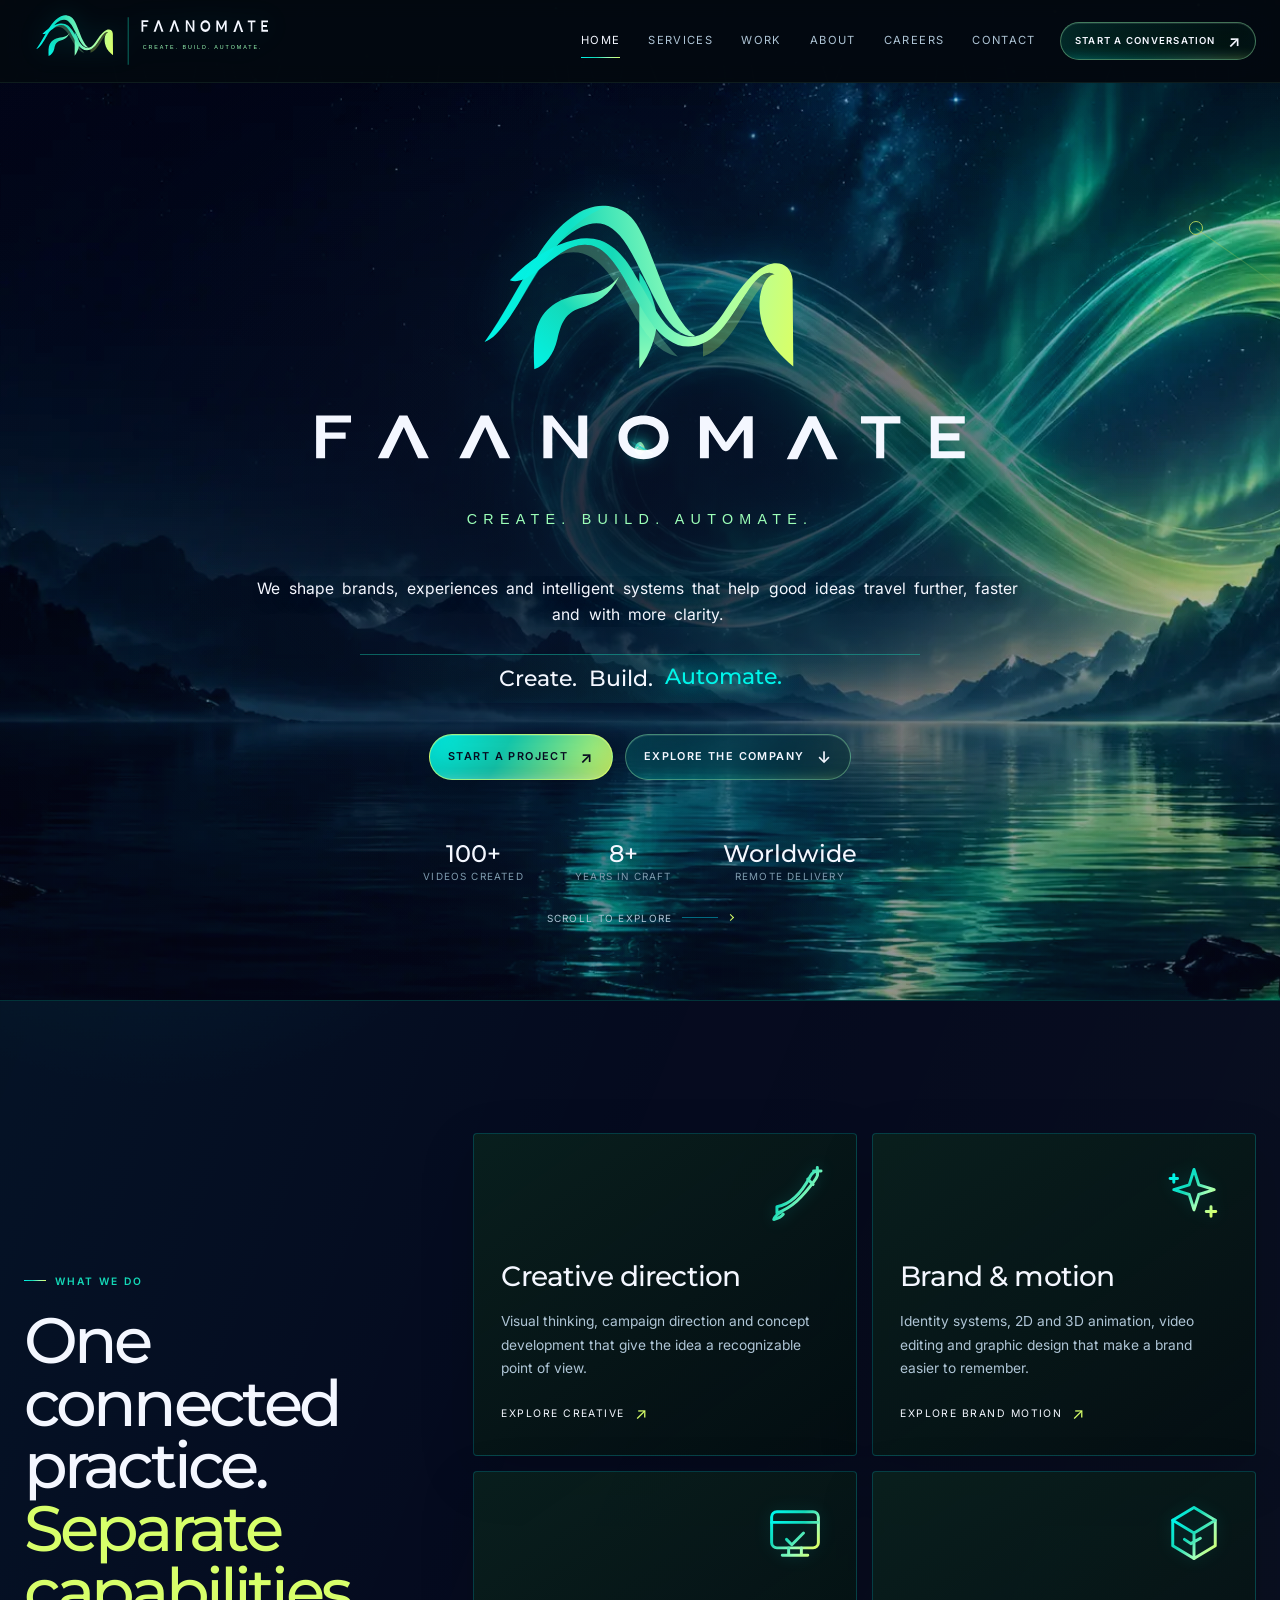
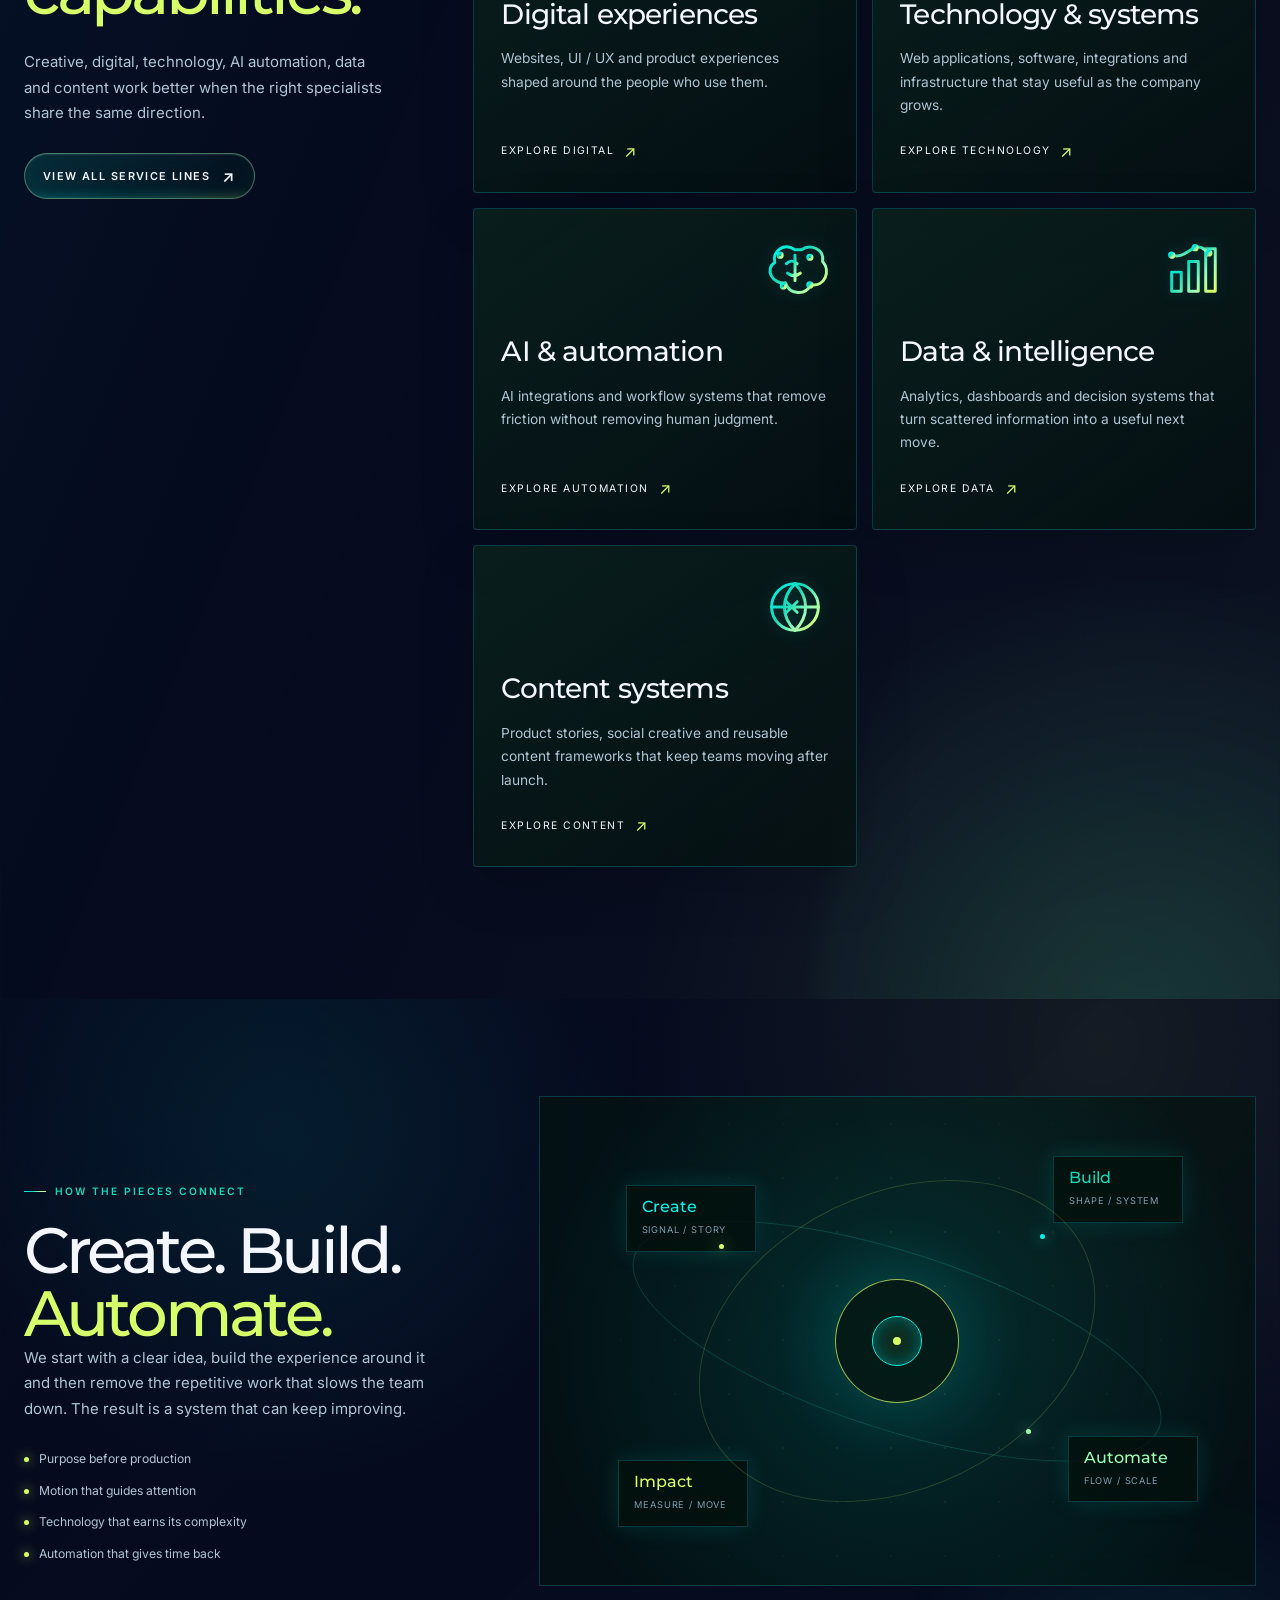
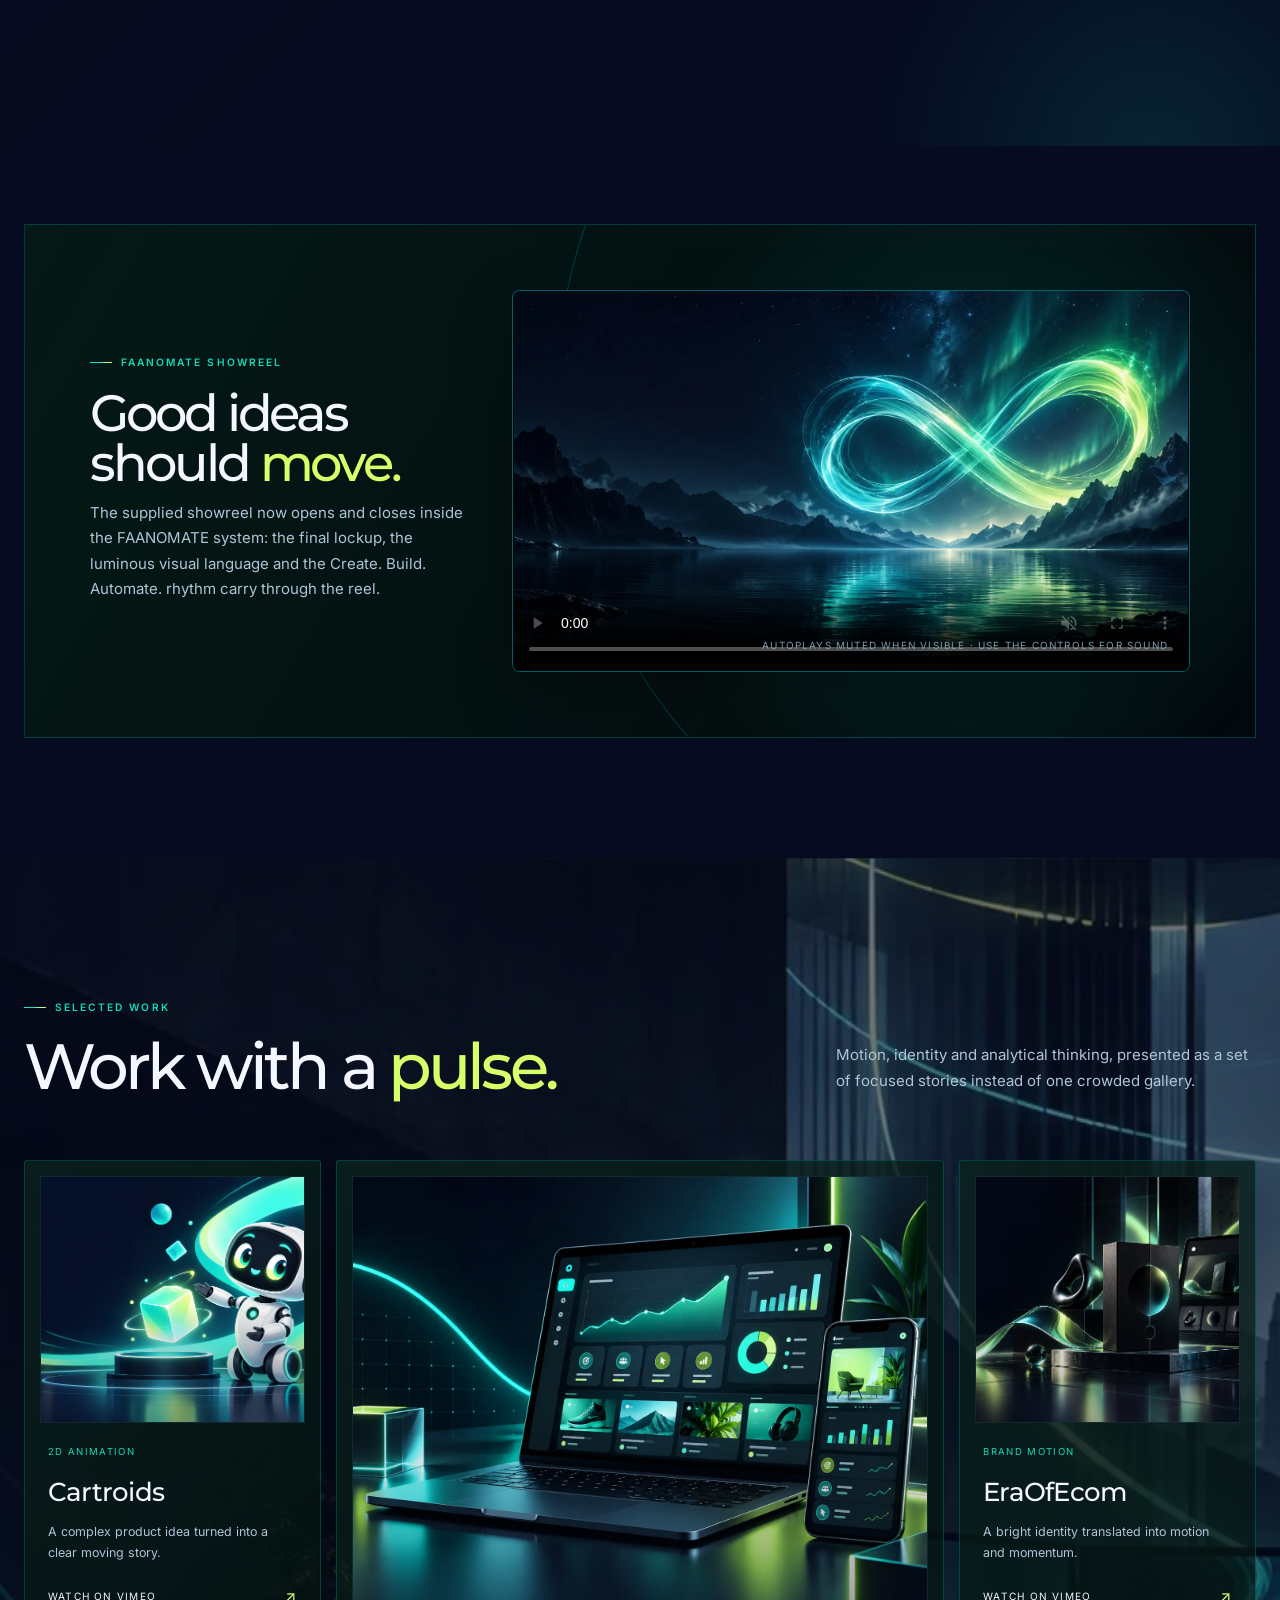
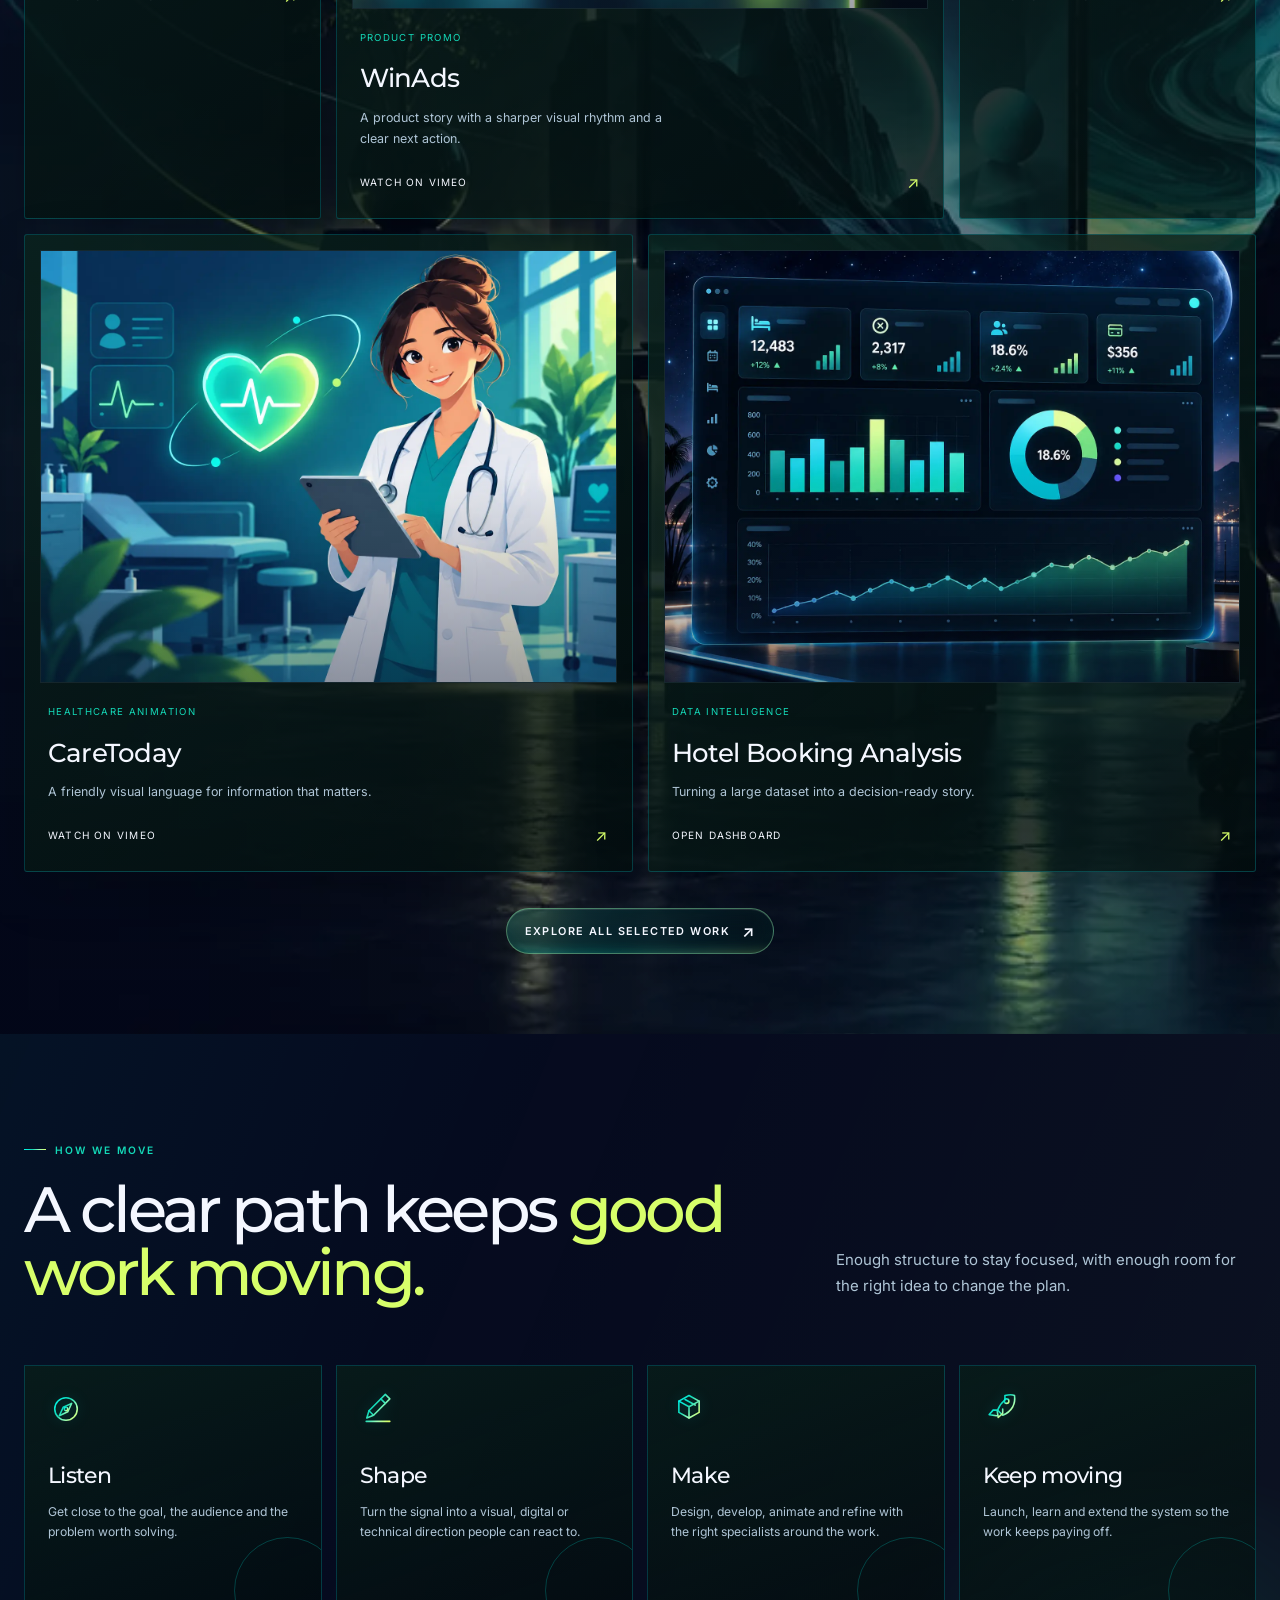
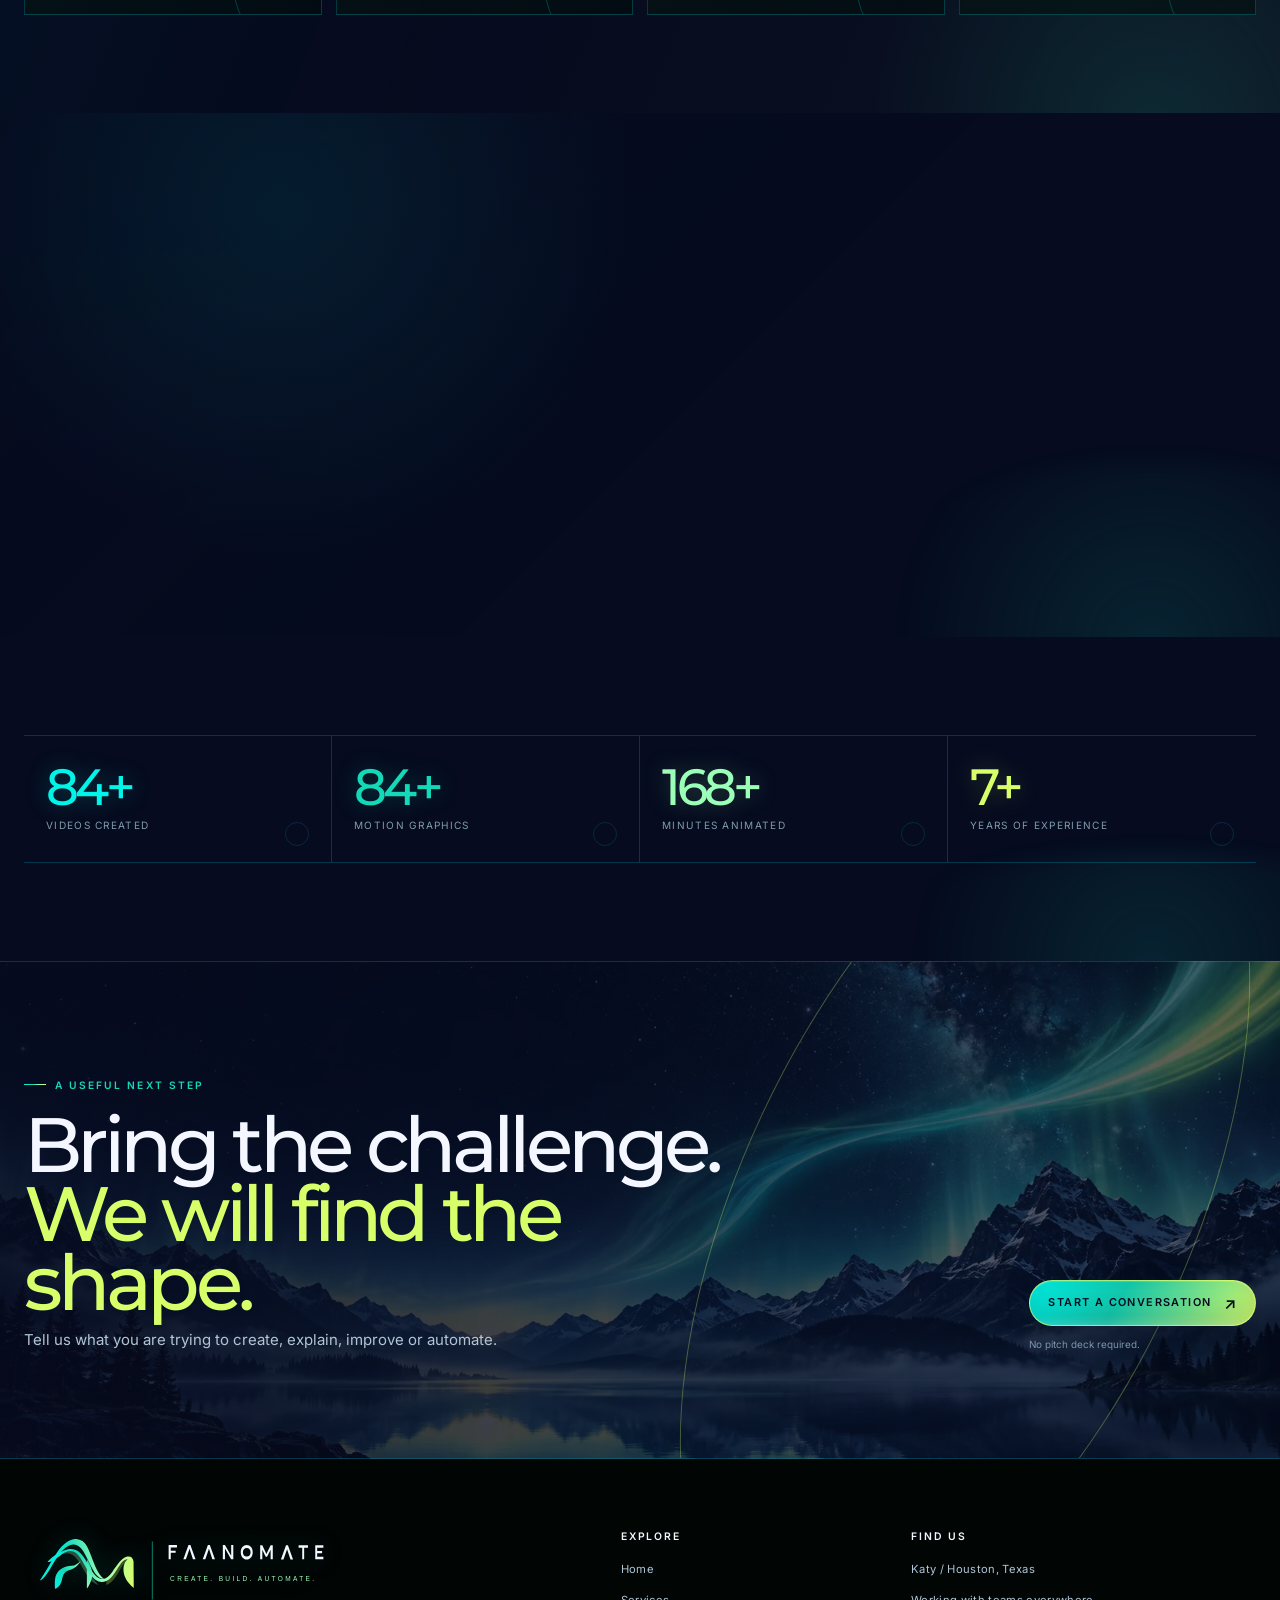
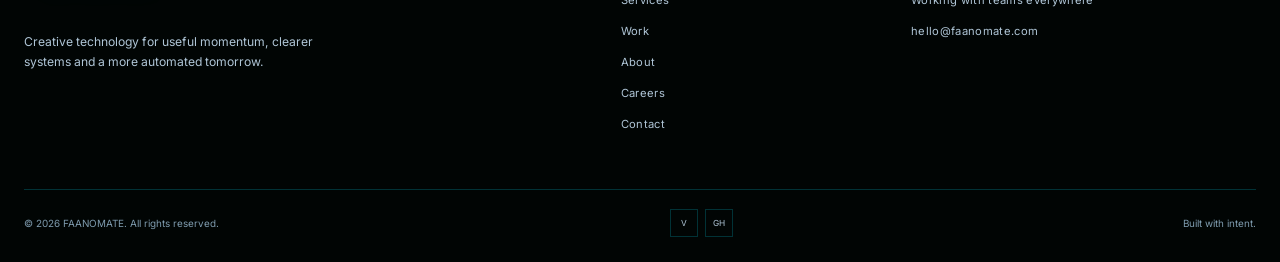
==== index.html @ 4190cbbf "v1" ====
<!DOCTYPE html>
<html lang="en">
<head>
  <meta charset="utf-8">
  <meta name="viewport" content="width=device-width, initial-scale=1">
  <meta name="theme-color" content="#060B1F">
  <meta name="description" content="FAANOMATE is a creative technology company creating brands, digital experiences, automation systems and data intelligence.">
  <title>FAANOMATE | Create. Build. Automate.</title>
  <link rel="icon" href="favicon.svg" type="image/svg+xml">
  <link rel="canonical" href="https://faanomate.com/">
  <link rel="stylesheet" href="styles.css">
</head>
<body data-page="home">
  <div class="page-veil" aria-hidden="true"><svg class="brand-mark" viewBox="0 0 640 220" fill="none"><defs><linearGradient id="veil-gradient" x1="0" y1="0" x2="1" y2="0"><stop stop-color="#00F5E9"/><stop offset=".38" stop-color="#14D9B8"/><stop offset=".7" stop-color="#9CFFB8"/><stop offset="1" stop-color="#D7FF6A"/></linearGradient></defs><path d="M22 188C77 143 95 58 157 39c47-15 74 56 126 81 38 18 66-15 94-60 25-39 64-45 94-9 31 37 32 89 98 130" stroke="url(#veil-gradient)" stroke-width="34" stroke-linecap="round"/><path d="M80 188c29-28 35-71 65-86 30-15 46 31 75 48 35 20 69 2 98-35" stroke="url(#veil-gradient)" stroke-width="18" stroke-linecap="round" opacity=".76"/><path d="M316 120v69" stroke="url(#veil-gradient)" stroke-width="18" stroke-linecap="round"/></svg></div>
  <canvas id="ambient-flow" class="ambient-flow" aria-hidden="true"></canvas>
  <div class="progress-line" aria-hidden="true"></div>
  <div class="cursor-sigil" aria-hidden="true"><span class="cursor-corner"></span><span class="cursor-corner"></span><span class="cursor-corner"></span><span class="cursor-corner"></span><span class="cursor-diamond"></span></div>
  <a class="skip-link" href="#main">Skip to content</a>

  <header class="site-header">
    <div class="shell header-inner">
      <a class="brand-lockup" href="index.html" aria-label="FAANOMATE home">
        <svg class="brand-mark" viewBox="0 0 640 220" fill="none" aria-hidden="true"><defs><linearGradient id="logo-home" x1="0" y1="0" x2="1" y2="0"><stop stop-color="#00F5E9"/><stop offset=".38" stop-color="#14D9B8"/><stop offset=".7" stop-color="#9CFFB8"/><stop offset="1" stop-color="#D7FF6A"/></linearGradient></defs><path d="M22 188C77 143 95 58 157 39c47-15 74 56 126 81 38 18 66-15 94-60 25-39 64-45 94-9 31 37 32 89 98 130" stroke="url(#logo-home)" stroke-width="34" stroke-linecap="round"/><path d="M80 188c29-28 35-71 65-86 30-15 46 31 75 48 35 20 69 2 98-35" stroke="url(#logo-home)" stroke-width="18" stroke-linecap="round" opacity=".76"/><path d="M316 120v69" stroke="url(#logo-home)" stroke-width="18" stroke-linecap="round"/></svg>
        <span class="brand-word"><strong>FAANOMATE</strong><small>Create · Build · Automate</small></span>
      </a>
      <nav class="desktop-nav" aria-label="Primary navigation">
        <a aria-current="page" href="index.html">Home</a><a href="services.html">Services</a><a href="work.html">Work</a><a href="about.html">About</a><a href="careers.html">Careers</a><a href="contact.html">Contact</a>
      </nav>
      <div class="header-actions"><a class="btn btn-ghost header-cta" data-magnetic href="contact.html">Start a conversation <span class="btn-arrow">↗</span></a><button class="menu-toggle" type="button" aria-label="Open navigation" aria-controls="mobile-menu" aria-expanded="false"><span></span><span></span></button></div>
    </div>
    <nav class="mobile-menu" id="mobile-menu" aria-label="Mobile navigation"><a href="index.html">Home</a><a href="services.html">Services</a><a href="work.html">Work</a><a href="about.html">About</a><a href="careers.html">Careers</a><a href="contact.html">Contact</a><a class="btn btn-solid" href="contact.html">Start a conversation <span class="btn-arrow">↗</span></a></nav>
  </header>

  <main id="main">
    <section class="hero" aria-labelledby="hero-title">
      <div class="hero-waterfall" aria-hidden="true">
        <svg class="waterfall-svg" viewBox="0 0 760 760" preserveAspectRatio="xMidYMid slice" fill="none">
          <defs>
            <linearGradient id="water-gradient" x1="0" y1="0" x2="0" y2="1"><stop stop-color="#00F5E9" stop-opacity=".08"/><stop offset=".45" stop-color="#14D9B8" stop-opacity=".8"/><stop offset="1" stop-color="#D7FF6A" stop-opacity=".05"/></linearGradient>
            <linearGradient id="river-gradient" x1="0" y1="0" x2="1" y2="1"><stop stop-color="#00F5E9" stop-opacity=".35"/><stop offset=".55" stop-color="#14D9B8" stop-opacity=".14"/><stop offset="1" stop-color="#D7FF6A" stop-opacity=".3"/></linearGradient>
            <linearGradient id="ribbon-gradient" x1="0" y1="0" x2="1" y2="0"><stop stop-color="#00F5E9"/><stop offset=".4" stop-color="#14D9B8"/><stop offset=".72" stop-color="#9CFFB8"/><stop offset="1" stop-color="#D7FF6A"/></linearGradient>
          </defs>
          <path class="cliff" d="M0 218 65 177l42 25 45-52 36 22 43-69 35 44 51-30 32 38 44-25 40 45 39-32 55 26 35-39 65 33 62-22 61 37 80-31v651H0Z"/>
          <path class="cliff" d="M760 248 708 211l-42 28-39-49-42 18-35-58-34 33-47-24-42 39-37-29-49 34-30-24-49 44-42-33-54 25-41-28-40 39-54-22-42 37-52-21-34 31v651h760Z" opacity=".75"/>
          <path class="river" d="M0 552c116-41 206 17 320-7 115-24 203-38 310 5 54 22 89 25 130 13v197H0Z"/>
          <g opacity=".8">
            <path class="stream fast" stroke-width="2" d="M37 189c12 86 4 147 25 224s3 113 18 189"/><path class="stream" stroke-width="3" d="M59 171c8 104 32 147 20 250s19 145 35 208"/><path class="stream slow" stroke-width="1" d="M83 183c-5 91 30 159 10 264s28 155 21 235"/><path class="stream" stroke-width="2" d="M111 151c34 92 12 173 26 248s-5 140 18 246"/><path class="stream fast" stroke-width="1.5" d="M146 144c13 83 39 153 27 246s16 151 36 256"/><path class="stream slow" stroke-width="3" d="M180 119c31 100 13 163 36 260s-4 178 20 256"/>
            <path class="stream fast" stroke-width="2" d="M632 176c-12 86-3 147-23 224s-3 113-18 189"/><path class="stream" stroke-width="3" d="M655 193c-8 104-32 147-20 250s-19 145-35 208"/><path class="stream slow" stroke-width="1" d="M678 183c5 91-30 159-10 264s-28 155-21 235"/><path class="stream" stroke-width="2" d="M705 151c-34 92-12 173-26 248s5 140-18 246"/><path class="stream fast" stroke-width="1.5" d="M735 144c-13 83-39 153-27 246s-16 151-36 256"/><path class="stream slow" stroke-width="3" d="M758 119c-31 100-13 163-36 260s4 178-20 256"/>
          </g>
          <g class="ridges"><path d="M0 499c95-28 184 41 284 7s194-39 300 0 123 4 176-21" class="ridge"/><path d="M0 534c108-27 189 25 286 1s197-35 302 4 120 12 172-10" class="ridge"/><path d="M10 575c101-26 183 22 286 2s198-26 304 6 116 11 151-2" class="ridge"/></g>
          <g class="hero-ribbon secondary"><path d="M177 411c42-44 58-135 118-155 45-15 73 83 141 110 50 20 73-34 106-87 28-45 72-48 105-5 29 38 29 92 98 137" stroke-width="40"/><path d="M225 411c29-35 38-98 74-116 31-15 49 38 84 58 38 23 74 2 104-37" stroke-width="22"/><path d="M414 323v88" stroke-width="22"/></g>
          <g class="hero-ribbon"><path d="M177 411c42-44 58-135 118-155 45-15 73 83 141 110 50 20 73-34 106-87 28-45 72-48 105-5 29 38 29 92 98 137" stroke-width="21"/><path d="M225 411c29-35 38-98 74-116 31-15 49 38 84 58 38 23 74 2 104-37" stroke-width="11"/><path d="M414 323v88" stroke-width="11"/></g>
        </svg>
        <span class="hero-orbit"></span>
        <div class="hero-identity"><strong>FAANOMATE</strong><span>Creative systems for useful momentum</span><span>Texas, worldwide delivery</span></div>
      </div>
      <div class="shell hero-grid">
        <div class="hero-copy">
          <h1 id="hero-title"><span class="sr-only">FAANOMATE. Create. Build. Automate.</span><span class="word hero-brand-lockup" aria-hidden="true"><span class="hero-mark-reveal"><img class="hero-mark-image" src="assets/brand/faanomate-mark.svg" alt=""></span><span class="hero-wordmark-reveal"><img class="hero-wordmark-image" src="assets/brand/faanomate-wordmark-animated.svg" alt=""></span></span></h1>
          <p class="hero-lede" data-word-reveal>We shape brands, experiences and intelligent systems that help good ideas travel further, faster and with more clarity.</p>
          <div class="hero-sequence" data-sequence data-loop-sequence><div class="sequence-words"><span data-sequence-step>Create.</span><span data-sequence-step>Build.</span><span data-sequence-step>Automate.</span></div></div>
          <div class="hero-actions"><a class="btn btn-solid" data-magnetic href="contact.html">Start a project <span class="btn-arrow">↗</span></a><a class="btn btn-ghost" href="#services">Explore the company <span class="btn-arrow">↓</span></a></div>
          <div class="hero-foot"><dl class="hero-stats"><div><dt>100+</dt><dd>Videos created</dd></div><div><dt>8+</dt><dd>Years in craft</dd></div><div><dt>Worldwide</dt><dd>Remote delivery</dd></div></dl><a class="scroll-cue" href="#services"><span>Scroll to explore</span><i></i><b></b></a></div>
        </div>
      </div>
    </section>

    <section class="section section--aurora services-overview" id="services" aria-labelledby="services-title"><div class="shell service-layout"><div class="service-intro reveal"><span class="section-index">What we do</span><h2 class="section-title" id="services-title">One connected practice. <span class="accent">Separate capabilities.</span></h2><p>Creative, digital, technology, AI automation, data and content work better when the right specialists share the same direction.</p><a class="btn btn-ghost" href="services.html">View all service lines <span class="btn-arrow">↗</span></a></div><div class="service-grid">
      <a class="service-card tilt-card reveal" href="services.html#creative" data-delay="1"><div class="service-card-top"><img class="service-icon asset-icon" src="assets/icons/creative.svg" alt="" aria-hidden="true"></div><h3>Creative direction</h3><p>Visual thinking, campaign direction and concept development that give the idea a recognizable point of view.</p><span class="card-link">Explore creative <span>↗</span></span></a>
      <a class="service-card tilt-card reveal" href="services.html#brand" data-delay="2"><div class="service-card-top"><img class="service-icon asset-icon" src="assets/icons/branding.svg" alt="" aria-hidden="true"></div><h3>Brand &amp; motion</h3><p>Identity systems, 2D and 3D animation, video editing and graphic design that make a brand easier to remember.</p><span class="card-link">Explore brand motion <span>↗</span></span></a>
      <a class="service-card tilt-card reveal" href="services.html#digital" data-delay="1"><div class="service-card-top"><img class="service-icon asset-icon" src="assets/icons/digital.svg" alt="" aria-hidden="true"></div><h3>Digital experiences</h3><p>Websites, UI / UX and product experiences shaped around the people who use them.</p><span class="card-link">Explore digital <span>↗</span></span></a>
      <a class="service-card tilt-card reveal" href="services.html#technology" data-delay="2"><div class="service-card-top"><img class="service-icon asset-icon" src="assets/icons/technology.svg" alt="" aria-hidden="true"></div><h3>Technology &amp; systems</h3><p>Web applications, software, integrations and infrastructure that stay useful as the company grows.</p><span class="card-link">Explore technology <span>↗</span></span></a>
      <a class="service-card tilt-card reveal" href="services.html#automation" data-delay="1"><div class="service-card-top"><img class="service-icon asset-icon" src="assets/icons/ai-automation.svg" alt="" aria-hidden="true"></div><h3>AI &amp; automation</h3><p>AI integrations and workflow systems that remove friction without removing human judgment.</p><span class="card-link">Explore automation <span>↗</span></span></a>
      <a class="service-card tilt-card reveal" href="services.html#data" data-delay="2"><div class="service-card-top"><img class="service-icon asset-icon" src="assets/icons/data-intelligence.svg" alt="" aria-hidden="true"></div><h3>Data &amp; intelligence</h3><p>Analytics, dashboards and decision systems that turn scattered information into a useful next move.</p><span class="card-link">Explore data <span>↗</span></span></a>
      <a class="service-card tilt-card reveal" href="services.html#content" data-delay="3"><div class="service-card-top"><img class="service-icon asset-icon" src="assets/icons/web.svg" alt="" aria-hidden="true"></div><h3>Content systems</h3><p>Product stories, social creative and reusable content frameworks that keep teams moving after launch.</p><span class="card-link">Explore content <span>↗</span></span></a>
    </div></div></section>

    <section class="section section--grid flow-section" aria-labelledby="system-title"><div class="shell flow-layout"><div class="flow-copy reveal"><span class="section-index">How the pieces connect</span><h2 class="section-title" id="system-title">Create. Build. <span class="accent">Automate.</span></h2><p>We start with a clear idea, build the experience around it and then remove the repetitive work that slows the team down. The result is a system that can keep improving.</p><ul class="system-points"><li>Purpose before production</li><li>Motion that guides attention</li><li>Technology that earns its complexity</li><li>Automation that gives time back</li></ul></div><div class="flow-stage reveal" data-parallax=".08" role="img" aria-label="A connected Create Build Automate system diagram"><div class="flow-stage-grid" aria-hidden="true"></div><div class="flow-core" aria-hidden="true"></div><div class="flow-node create" data-flow-step><strong>Create</strong><small>signal / story</small></div><div class="flow-node build" data-flow-step><strong>Build</strong><small>shape / system</small></div><div class="flow-node automate" data-flow-step><strong>Automate</strong><small>flow / scale</small></div><div class="flow-node impact" data-flow-step><strong>Impact</strong><small>measure / move</small></div><span class="flow-particle p1" aria-hidden="true"></span><span class="flow-particle p2" aria-hidden="true"></span><span class="flow-particle p3" aria-hidden="true"></span></div></div></section>

<section class="showreel-section"><div class="shell showreel-panel reveal"><div class="showreel-copy"><span class="section-kicker">FAANOMATE showreel</span><h2>Good ideas should <span class="accent">move.</span></h2><p>The supplied showreel now opens and closes inside the FAANOMATE system: the final lockup, the luminous visual language and the Create. Build. Automate. rhythm carry through the reel.</p></div><div class="reel-player"><video muted playsinline controls preload="metadata" data-autoplay-showreel poster="assets/images/backgrounds/hero-luminous-lake.webp"><source src="assets/faanomate-showreel.mp4" type="video/mp4">Your browser does not support the local showreel video.</video><span class="reel-caption">Autoplays muted when visible · use the controls for sound</span></div></div></section>

    <section class="section section--river work-section" id="work" aria-labelledby="work-title"><div class="shell"><div class="section-head reveal"><div><span class="section-index">Selected work</span><h2 class="section-title" id="work-title">Work with a <span class="accent">pulse.</span></h2></div><p>Motion, identity and analytical thinking, presented as a set of focused stories instead of one crowded gallery.</p></div></div><div class="shell work-rail">
      <a class="work-card tilt-card reveal" data-category="motion" data-delay="1" href="https://vimeo.com/1223385915" target="_blank" rel="noopener"><div class="work-art"><img class="work-image" src="assets/images/projects/cartroids-2d.webp" alt="Abstract luminous motion artwork for Cartroids"></div><div><span class="work-tag">2D animation</span><h3>Cartroids</h3><p>A complex product idea turned into a clear moving story.</p><div class="work-link"><span>Watch on Vimeo</span><span>↗</span></div></div></a>
      <a class="work-card tilt-card reveal" data-category="motion" data-delay="2" href="https://vimeo.com/1223387526" target="_blank" rel="noopener"><div class="work-art"><img class="work-image" src="assets/images/projects/winads-platform.webp" alt="Luminous product platform artwork for WinAds"></div><div><span class="work-tag">Product promo</span><h3>WinAds</h3><p>A product story with a sharper visual rhythm and a clear next action.</p><div class="work-link"><span>Watch on Vimeo</span><span>↗</span></div></div></a>
      <a class="work-card tilt-card reveal" data-category="motion" data-delay="3" href="https://vimeo.com/1223389283" target="_blank" rel="noopener"><div class="work-art"><img class="work-image" src="assets/images/projects/eraofecom-brand.webp" alt="Luminous brand motion artwork for EraOfEcom"></div><div><span class="work-tag">Brand motion</span><h3>EraOfEcom</h3><p>A bright identity translated into motion and momentum.</p><div class="work-link"><span>Watch on Vimeo</span><span>↗</span></div></div></a>
      <a class="work-card tilt-card reveal" data-category="motion" data-delay="1" href="https://vimeo.com/1223388345" target="_blank" rel="noopener"><div class="work-art"><img class="work-image" src="assets/images/projects/caretoday-healthcare.webp" alt="Luminous healthcare communication artwork for CareToday"></div><div><span class="work-tag">Healthcare animation</span><h3>CareToday</h3><p>A friendly visual language for information that matters.</p><div class="work-link"><span>Watch on Vimeo</span><span>↗</span></div></div></a>
      <a class="work-card tilt-card reveal" data-category="data" data-delay="2" href="https://faanomate.com/" target="_blank" rel="noopener"><div class="work-art"><img class="work-image" src="assets/images/projects/hotel-booking-analytics.webp" alt="Data intelligence dashboard artwork for Hotel Booking Analysis"></div><div><span class="work-tag">Data intelligence</span><h3>Hotel Booking Analysis</h3><p>Turning a large dataset into a decision-ready story.</p><div class="work-link"><span>Open dashboard</span><span>↗</span></div></div></a>
    </div><div class="shell work-more"><a class="btn btn-ghost" href="work.html">Explore all selected work <span class="btn-arrow">↗</span></a></div></section>

        <section class="section section--aurora section-tight" aria-labelledby="process-title"><div class="shell"><div class="section-head reveal"><div><span class="section-index">How we move</span><h2 class="section-title" id="process-title">A clear path keeps <span class="accent">good work moving.</span></h2></div><p>Enough structure to stay focused, with enough room for the right idea to change the plan.</p></div><div class="process-grid"><article class="process-step reveal data-sequence-card"><img class="step-icon asset-icon" src="assets/icons/strategy.svg" alt="" aria-hidden="true"><h3>Listen</h3><p>Get close to the goal, the audience and the problem worth solving.</p></article><article class="process-step reveal data-sequence-card" data-delay="1"><img class="step-icon asset-icon" src="assets/icons/plan.svg" alt="" aria-hidden="true"><h3>Shape</h3><p>Turn the signal into a visual, digital or technical direction people can react to.</p></article><article class="process-step reveal data-sequence-card" data-delay="2"><img class="step-icon asset-icon" src="assets/icons/build.svg" alt="" aria-hidden="true"><h3>Make</h3><p>Design, develop, animate and refine with the right specialists around the work.</p></article><article class="process-step reveal data-sequence-card" data-delay="3"><img class="step-icon asset-icon" src="assets/icons/launch.svg" alt="" aria-hidden="true"><h3>Keep moving</h3><p>Launch, learn and extend the system so the work keeps paying off.</p></article></div></div></section>

    <section class="section section--grid tool-section" aria-labelledby="tool-title"><div class="shell"><div class="section-head reveal"><div><span class="section-index">The working toolkit</span><h2 class="section-title" id="tool-title">Tools that stay <span class="accent">out of the way.</span></h2></div><p>The stack stays visible in every box. Hover to wake each mark and see the system in motion.</p><div class="tool-wall"><span class="tool-icon" data-label="After Effects" role="img" aria-label="After Effects"><svg viewBox="0 0 48 48" fill="none"><rect x="7" y="7" width="34" height="34" rx="7" stroke="currentColor" stroke-width="2"/><path class="tool-stroke" d="M14 34 21 15l7 19m-11-7h8m5-11 7 8-7 8" stroke="#D7FF6A" stroke-width="2" stroke-linecap="round" stroke-linejoin="round"/></svg></span><span class="tool-icon" data-label="Premiere" role="img" aria-label="Premiere"><svg viewBox="0 0 48 48" fill="none"><path d="M9 9h30v30H9z" stroke="currentColor" stroke-width="2"/><path class="tool-stroke" d="M17 32V16h6c5 0 7 3 7 6s-2 6-7 6h-6m6-6h5" stroke="#D7FF6A" stroke-width="2" stroke-linecap="round"/></svg></span><span class="tool-icon" data-label="Figma" role="img" aria-label="Figma"><svg viewBox="0 0 48 48" fill="none"><path d="M19 7h10v11H19zM19 18h10v11H19zM19 29h10c0 6-4 10-9 10-4 0-7-3-7-6 0-3 2-4 6-4ZM29 7h4c5 0 8 3 8 6s-3 5-8 5h-4ZM29 18h4c5 0 8 3 8 6s-3 5-8 5h-4Z" stroke="currentColor" stroke-width="2"/><circle cx="19" cy="12" r="2" fill="#D7FF6A"/></svg></span><span class="tool-icon" data-label="Illustrator" role="img" aria-label="Illustrator"><svg viewBox="0 0 48 48" fill="none"><circle cx="24" cy="24" r="17" stroke="currentColor" stroke-width="2"/><path class="tool-stroke" d="M16 33 23 15l8 18m-12-7h8" stroke="#D7FF6A" stroke-width="2" stroke-linecap="round"/></svg></span><span class="tool-icon" data-label="Tableau" role="img" aria-label="Tableau"><svg viewBox="0 0 48 48" fill="none"><path class="tool-stroke" d="M24 7v34M7 24h34M13 13l22 22M35 13 13 35" stroke="currentColor" stroke-width="2"/><path d="M24 13v22M13 24h22" stroke="#D7FF6A" stroke-width="2"/></svg></span><span class="tool-icon" data-label="Power BI" role="img" aria-label="Power BI"><svg viewBox="0 0 48 48" fill="none"><path d="M10 35V24h7v11M21 35V15h7v20M32 35V8h7v27" stroke="currentColor" stroke-width="4" stroke-linecap="round"/><path class="tool-stroke" d="m10 18 10-6 9 5 9-8" stroke="#D7FF6A" stroke-width="2"/></svg></span><span class="tool-icon" data-label="SQL" role="img" aria-label="SQL"><svg viewBox="0 0 48 48" fill="none"><ellipse cx="24" cy="12" rx="13" ry="5" stroke="currentColor" stroke-width="2"/><path d="M11 12v12c0 3 6 5 13 5s13-2 13-5V12M11 24v12c0 3 6 5 13 5s13-2 13-5V24" stroke="currentColor" stroke-width="2"/><path class="tool-stroke" d="m18 18 5 5 7-8" stroke="#D7FF6A" stroke-width="2" stroke-linecap="round"/></svg></span><span class="tool-icon" data-label="Python" role="img" aria-label="Python"><svg viewBox="0 0 48 48" fill="none"><path d="M24 7c-8 0-9 4-9 8v5h12v3H14c-5 0-7 3-7 8s2 8 8 8h5v-6h-7c-2 0-2-2 0-2h11c4 0 6-3 6-7v-9c0-5-2-8-6-8Z" stroke="currentColor" stroke-width="2"/><path class="tool-stroke" d="M24 41c8 0 9-4 9-8v-5H21v-3h13c5 0 7-3 7-8s-2-8-8-8h-5v6h7c2 0 2 2 0 2H27c-4 0-6 3-6 7v9c0 5 2 8 3 8Z" stroke="#D7FF6A" stroke-width="2"/></svg></span></div></div></div></section>

    <section class="section section-tight" aria-labelledby="metrics-title"><div class="shell"><h2 class="sr-only" id="metrics-title">FAANOMATE experience metrics</h2><div class="metrics"><div class="metric reveal"><strong data-count="100" data-suffix="+">0+</strong><span>Videos created</span></div><div class="metric reveal" data-delay="1"><strong data-count="100" data-suffix="+">0+</strong><span>Motion graphics</span></div><div class="metric reveal" data-delay="2"><strong data-count="200" data-suffix="+">0+</strong><span>Minutes animated</span></div><div class="metric reveal" data-delay="3"><strong data-count="8" data-suffix="+">0+</strong><span>Years of experience</span></div></div></div></section>

    <section class="cta-panel"><div class="shell cta-inner reveal"><div><span class="section-index">A useful next step</span><h2>Bring the challenge. <span>We will find the shape.</span></h2><p>Tell us what you are trying to create, explain, improve or automate.</p></div><div class="cta-actions"><a class="btn btn-solid" data-magnetic href="contact.html">Start a conversation <span class="btn-arrow">↗</span></a><small>No pitch deck required.</small></div></div></section>
  </main>

  <footer class="site-footer"><div class="shell footer-grid"><div class="footer-brand"><a class="brand-lockup" href="index.html" aria-label="FAANOMATE home"><svg class="brand-mark" viewBox="0 0 640 220" fill="none" aria-hidden="true"><defs><linearGradient id="footer-home" x1="0" y1="0" x2="1" y2="0"><stop stop-color="#00F5E9"/><stop offset=".38" stop-color="#14D9B8"/><stop offset=".7" stop-color="#9CFFB8"/><stop offset="1" stop-color="#D7FF6A"/></linearGradient></defs><path d="M22 188C77 143 95 58 157 39c47-15 74 56 126 81 38 18 66-15 94-60 25-39 64-45 94-9 31 37 32 89 98 130" stroke="url(#footer-home)" stroke-width="34" stroke-linecap="round"/><path d="M80 188c29-28 35-71 65-86 30-15 46 31 75 48 35 20 69 2 98-35" stroke="url(#footer-home)" stroke-width="18" stroke-linecap="round" opacity=".76"/><path d="M316 120v69" stroke="url(#footer-home)" stroke-width="18" stroke-linecap="round"/></svg><span class="brand-word"><strong>FAANOMATE</strong><small>Create · Build · Automate</small></span></a><p>Creative technology for useful momentum, clearer systems and a more automated tomorrow.</p></div><div class="footer-col"><h3>Explore</h3><a href="index.html">Home</a><a href="services.html">Services</a><a href="work.html">Work</a><a href="about.html">About</a><a href="careers.html">Careers</a><a href="contact.html">Contact</a></div><div class="footer-col"><h3>Find us</h3><span>Katy / Houston, Texas</span><span>Working with teams everywhere</span><a href="mailto:hello@faanomate.com">hello@faanomate.com</a></div></div><div class="shell footer-bottom"><span>© <span data-year></span> FAANOMATE. All rights reserved.</span><div class="footer-socials"><a href="https://vimeo.com/user262915477" target="_blank" rel="noopener" aria-label="Vimeo">V</a><a href="https://faanomate.com/" target="_blank" rel="noopener" aria-label="GitHub">GH</a></div><span>Built with intent.</span></div></footer>
  <script src="site.js" defer></script>
</body>
</html>
---- styles.css ----
@import url('https://fonts.googleapis.com/css2?family=Inter:wght@400;500;600;700&family=Montserrat:wght@400;500;600;700&display=swap');

:root {
  --void: #060b1f;
  --void-2: #0a1730;
  --surface: rgba(13, 38, 62, .76);
  --surface-strong: #0d263e;
  --surface-light: #143b57;
  --paper: #f4f7ff;
  --muted: #afc5d6;
  --muted-2: #7f9caf;
  --cyan: #00f5e9;
  --mint: #14d9b8;
  --pale: #9cffb8;
  --lime: #d7ff6a;
  --line: rgba(0, 229, 255, .18);
  --line-strong: rgba(0, 229, 255, .38);
  --gradient: linear-gradient(105deg, var(--cyan), var(--mint) 38%, var(--pale) 70%, var(--lime));
  --display: 'Montserrat', 'Space Grotesk', 'Arial Narrow', sans-serif;
  --body: 'Inter', 'Plus Jakarta Sans', Arial, sans-serif;
  --shell: min(1240px, calc(100% - 48px));
  --ease: cubic-bezier(.2, .8, .2, 1);
  --shadow: 0 28px 100px rgba(0, 0, 0, .34);
}

* { box-sizing: border-box; }
html { background: var(--void); scroll-behavior: smooth; }
body {
  position: relative;
  min-width: 320px;
  margin: 0;
  overflow-x: hidden;
  color: var(--paper);
  background:
    radial-gradient(circle at 12% 8%, rgba(0, 245, 233, .08), transparent 27rem),
    radial-gradient(circle at 86% 32%, rgba(215, 255, 106, .055), transparent 30rem),
    var(--void);
  font: 400 15px/1.7 var(--body);
  -webkit-font-smoothing: antialiased;
  text-rendering: optimizeLegibility;
}
body::before {
  position: fixed;
  z-index: -3;
  inset: 0;
  pointer-events: none;
  content: '';
  opacity: .18;
  background-image: url("data:image/svg+xml,%3Csvg viewBox='0 0 160 160' xmlns='http://www.w3.org/2000/svg'%3E%3Cfilter id='n'%3E%3CfeTurbulence type='fractalNoise' baseFrequency='.8' numOctaves='4' stitchTiles='stitch'/%3E%3C/filter%3E%3Crect width='100%25' height='100%25' filter='url(%23n)' opacity='.18'/%3E%3C/svg%3E");
  mix-blend-mode: screen;
}
body::after {
  position: fixed;
  z-index: -2;
  inset: 0;
  pointer-events: none;
  content: '';
  opacity: .18;
  background-image:
    linear-gradient(rgba(156, 255, 184, .025) 1px, transparent 1px),
    linear-gradient(90deg, rgba(156, 255, 184, .025) 1px, transparent 1px);
  background-size: 76px 76px;
  mask-image: linear-gradient(to bottom, #000 0%, transparent 75%);
}

a { color: inherit; text-decoration: none; }
button, input, select, textarea { font: inherit; }
button, a { -webkit-tap-highlight-color: transparent; }
button { color: inherit; }
::selection { color: var(--void); background: var(--lime); }

.ambient-flow {
  position: fixed;
  z-index: -4;
  inset: 0;
  width: 100%;
  height: 100%;
  pointer-events: none;
  opacity: .72;
  mix-blend-mode: screen;
}
.page-veil {
  position: fixed;
  z-index: 80;
  inset: 0;
  display: grid;
  place-items: center;
  pointer-events: none;
  background: var(--void);
  animation: veil-out 1.1s .15s var(--ease) forwards;
}
.page-veil .brand-mark { width: min(180px, 35vw); animation: veil-mark 1.05s var(--ease) forwards; }
@keyframes veil-out { to { opacity: 0; visibility: hidden; } }
@keyframes veil-mark { 0% { transform: scale(.75) rotate(-8deg); opacity: 0; } 30% { opacity: 1; } 100% { transform: scale(1.1) rotate(0); opacity: 0; } }

.progress-line {
  position: fixed;
  z-index: 60;
  top: 0;
  left: 0;
  width: 0;
  height: 2px;
  background: var(--gradient);
  box-shadow: 0 0 18px rgba(0, 245, 233, .7);
}
.skip-link {
  position: fixed;
  z-index: 100;
  top: 12px;
  left: 12px;
  padding: 10px 14px;
  color: var(--void);
  background: var(--lime);
  transform: translateY(-150%);
}
.skip-link:focus { transform: translateY(0); }

.shell { width: var(--shell); margin-inline: auto; }
.site-header {
  position: sticky;
  z-index: 40;
  top: 0;
  border-bottom: 1px solid rgba(156, 255, 184, .08);
  background: rgba(2, 8, 7, .66);
  backdrop-filter: blur(22px) saturate(1.3);
}
.header-inner { position: relative; display: flex; min-height: 82px; align-items: center; justify-content: space-between; gap: 24px; }
.brand-lockup { display: inline-flex; align-items: center; gap: 12px; min-width: max-content; }
.brand-mark { width: 42px; height: auto; overflow: visible; }
.brand-word { display: grid; gap: 2px; }
.brand-word strong { font: 600 .78rem/1 var(--display); letter-spacing: .2em; }
.brand-word small { color: var(--muted-2); font-size: .56rem; letter-spacing: .12em; text-transform: uppercase; }
.desktop-nav { display: flex; align-items: center; gap: clamp(14px, 2.2vw, 30px); margin-left: auto; }
.desktop-nav a, .footer-col a, .footer-col span { color: var(--muted); font-size: .7rem; letter-spacing: .12em; text-transform: uppercase; transition: color .3s ease; }
.desktop-nav a { position: relative; padding: 10px 0; }
.desktop-nav a::after { position: absolute; right: 0; bottom: 3px; left: 0; height: 1px; content: ''; background: var(--gradient); transform: scaleX(0); transform-origin: right; transition: transform .35s var(--ease); }
.desktop-nav a:hover, .desktop-nav a[aria-current='page'], .footer-col a:hover { color: var(--paper); }
.desktop-nav a:hover::after, .desktop-nav a[aria-current='page']::after { transform: scaleX(1); transform-origin: left; }
.header-actions { display: flex; align-items: center; gap: 12px; }
.btn {
  position: relative;
  display: inline-flex;
  min-height: 46px;
  align-items: center;
  justify-content: center;
  gap: 12px;
  padding: 0 18px;
  overflow: hidden;
  border: 1px solid var(--line-strong);
  border-radius: 999px;
  font: 600 .68rem/1 var(--body);
  letter-spacing: .13em;
  text-transform: uppercase;
  transition: color .35s ease, border-color .35s ease, transform .35s var(--ease), box-shadow .35s ease;
}
.btn::before { position: absolute; z-index: -1; inset: 0; content: ''; background: var(--gradient); transform: translateY(110%); transition: transform .45s var(--ease); }
.btn:hover { color: var(--void); border-color: transparent; box-shadow: 0 10px 36px rgba(0, 245, 233, .18); transform: translateY(-2px); }
.btn:hover::before { transform: translateY(0); }
.btn-solid { color: var(--void); border-color: transparent; background: var(--gradient); }
.btn-solid::before { background: var(--paper); }
.btn-arrow { font-size: 1rem; line-height: 0; transition: transform .35s var(--ease); }
.btn:hover .btn-arrow { transform: translate(3px, -3px); }
.btn-ghost { background: rgba(5, 18, 15, .35); }
.header-cta { min-height: 38px; padding-inline: 14px; font-size: .6rem; }
.menu-toggle { display: none; width: 42px; height: 42px; padding: 0; border: 1px solid var(--line-strong); border-radius: 50%; background: transparent; cursor: pointer; }
.menu-toggle span { display: block; width: 16px; height: 1px; margin: 4px auto; background: var(--paper); transition: transform .35s ease; }
.menu-toggle[aria-expanded='true'] span:first-child { transform: translateY(2.5px) rotate(45deg); }
.menu-toggle[aria-expanded='true'] span:last-child { transform: translateY(-2.5px) rotate(-45deg); }
.mobile-menu { display: none; }

.cursor-sigil {
  position: fixed;
  z-index: 90;
  width: 52px;
  height: 52px;
  pointer-events: none;
  opacity: 0;
  transform: translate(-50%, -50%);
  transition: opacity .25s ease, transform .45s var(--ease);
}
.cursor-sigil::before, .cursor-sigil::after { position: absolute; content: ''; background: var(--cyan); box-shadow: 0 0 12px rgba(0, 245, 233, .75); }
.cursor-sigil::before { top: 25px; left: 3px; width: 46px; height: 1px; }
.cursor-sigil::after { top: 3px; left: 25px; width: 1px; height: 46px; }
.cursor-corner { position: absolute; width: 11px; height: 11px; border-color: var(--lime); border-style: solid; transition: all .35s var(--ease); }
.cursor-corner:nth-child(1) { top: 0; left: 0; border-width: 1px 0 0 1px; }
.cursor-corner:nth-child(2) { top: 0; right: 0; border-width: 1px 1px 0 0; }
.cursor-corner:nth-child(3) { right: 0; bottom: 0; border-width: 0 1px 1px 0; }
.cursor-corner:nth-child(4) { bottom: 0; left: 0; border-width: 0 0 1px 1px; }
.cursor-diamond { position: absolute; top: 21px; left: 21px; width: 8px; height: 8px; border: 1px solid var(--paper); background: var(--mint); transform: rotate(45deg); box-shadow: 0 0 16px var(--cyan); }
body.cursor-ready .cursor-sigil { opacity: .86; }
body.cursor-hover .cursor-sigil { transform: translate(-50%, -50%) scale(1.28) rotate(45deg); }
body.cursor-hover .cursor-sigil::before, body.cursor-hover .cursor-sigil::after { background: var(--lime); }

main { position: relative; z-index: 1; }
.eyebrow, .section-kicker, .section-index { display: inline-flex; align-items: center; gap: 9px; color: var(--mint); font: 600 .64rem/1.2 var(--body); letter-spacing: .2em; text-transform: uppercase; }
.eyebrow::before, .section-kicker::before, .section-index::before { display: inline-block; width: 22px; height: 1px; content: ''; background: var(--gradient); }
h1, h2, h3, p { margin-top: 0; }
h1, h2, h3 { color: var(--paper); font-family: var(--display); font-weight: 500; }
h1, h2 { letter-spacing: -.06em; }
h3 { letter-spacing: -.03em; }
.accent { color: var(--lime); }
.reveal { opacity: 0; transform: translateY(30px); transition: opacity .8s var(--ease), transform .8s var(--ease); transition-delay: calc(var(--delay, 0) * 90ms); }
.reveal.is-visible { opacity: 1; transform: none; }
[data-parallax] { --parallax-y: 0px; }
.reveal.is-visible[data-parallax] { transform: translateY(var(--parallax-y)); }
.word { display: block; overflow: hidden; }
.word > span { display: inline-block; transform: translateY(110%); transition: transform .95s var(--ease); }
.word.is-visible > span { transform: translateY(0); }
[data-word-reveal] { overflow: hidden; }
[data-word-reveal] .reveal-word { display: inline-block; margin-right: .28em; opacity: 0; transform: translateY(14px); transition: opacity .55s var(--ease), transform .55s var(--ease); }
[data-word-reveal].is-visible .reveal-word { opacity: 1; transform: none; }

.hero {
  position: relative;
  min-height: min(900px, calc(100svh - 82px));
  display: grid;
  align-items: center;
  overflow: hidden;
  isolation: isolate;
  border-bottom: 1px solid var(--line);
  background: linear-gradient(180deg, rgba(1, 17, 15, .44), rgba(2, 8, 7, .96));
}
.hero::before { position: absolute; inset: 0; z-index: -1; content: ''; background: radial-gradient(circle at 62% 46%, rgba(0, 245, 233, .12), transparent 23rem), radial-gradient(circle at 50% 100%, rgba(20, 217, 184, .1), transparent 45rem); }
.hero-grid { position: relative; display: grid; min-height: min(900px, calc(100svh - 82px)); grid-template-columns: minmax(0, .82fr) minmax(380px, 1.18fr); align-items: center; gap: clamp(30px, 6vw, 100px); padding-block: 76px; }
.hero-copy { position: relative; z-index: 2; max-width: 700px; }
.hero h1 { margin: 22px 0 27px; font-size: clamp(3.6rem, 8.9vw, 9rem); line-height: .84; }
.hero .company-name { display: inline-block; white-space: nowrap; font-size: .89em; letter-spacing: .06em; }
.hero-lede, .page-hero-lede { max-width: 600px; color: var(--muted); font-size: clamp(1rem, 1.4vw, 1.25rem); line-height: 1.75; }
.hero-actions { display: flex; flex-wrap: wrap; gap: 12px; margin-top: 31px; }
.hero-foot { display: flex; align-items: flex-end; justify-content: space-between; gap: 25px; margin-top: 70px; }
.hero-stats { display: flex; gap: clamp(24px, 4vw, 60px); margin: 0; }
.hero-stats div { display: grid; gap: 2px; }
.hero-stats dt { font: 500 1.5rem/1 var(--display); color: var(--paper); }
.hero-stats dd { margin: 0; color: var(--muted-2); font-size: .62rem; letter-spacing: .12em; text-transform: uppercase; }
.scroll-cue { display: inline-flex; align-items: center; gap: 10px; color: var(--muted); font-size: .62rem; letter-spacing: .13em; text-transform: uppercase; }
.scroll-cue i { position: relative; display: block; width: 36px; height: 1px; overflow: hidden; background: var(--line-strong); }
.scroll-cue i::after { position: absolute; inset: 0; content: ''; background: var(--gradient); transform: translateX(-110%); animation: cue-line 2.2s infinite; }
.scroll-cue b { width: 5px; height: 5px; border-right: 1px solid var(--lime); border-bottom: 1px solid var(--lime); transform: rotate(-45deg); }
@keyframes cue-line { 50%, 100% { transform: translateX(110%); } }

.hero-waterfall { position: absolute; z-index: -1; inset: 0; pointer-events: none; overflow: hidden; }
.waterfall-svg { position: absolute; right: -3%; bottom: -9%; width: 68%; min-width: 650px; height: 115%; opacity: .92; filter: drop-shadow(0 0 18px rgba(0, 245, 233, .14)); }
.waterfall-svg .cliff { fill: #061d19; stroke: rgba(20, 217, 184, .23); stroke-width: 1; }
.waterfall-svg .river { fill: url(#river-gradient); opacity: .42; }
.waterfall-svg .stream { fill: none; stroke: url(#water-gradient); stroke-linecap: round; stroke-dasharray: 5 13; animation: water-flow 4.8s linear infinite; }
.waterfall-svg .stream.slow { animation-duration: 8s; opacity: .5; }
.waterfall-svg .stream.fast { animation-duration: 3.2s; opacity: .84; }
.waterfall-svg .ridge { fill: none; stroke: rgba(156, 255, 184, .25); stroke-width: 1; }
.waterfall-svg .hero-ribbon { fill: none; stroke: url(#ribbon-gradient); stroke-linecap: round; filter: drop-shadow(0 0 15px rgba(0, 245, 233, .7)); }
.waterfall-svg .hero-ribbon.secondary { opacity: .32; filter: blur(4px); }
@keyframes water-flow { to { stroke-dashoffset: -100; } }
.hero-orbit { position: absolute; top: 15%; right: 6%; width: 14px; height: 14px; border: 1px solid var(--lime); border-radius: 50%; box-shadow: 0 0 30px rgba(215, 255, 106, .7); animation: float-orbit 5s ease-in-out infinite; }
.hero-orbit::after { position: absolute; top: 50%; left: 50%; width: 140px; height: 1px; content: ''; background: linear-gradient(90deg, var(--lime), transparent); transform: rotate(35deg); transform-origin: left; opacity: .45; }
@keyframes float-orbit { 50% { transform: translate(-28px, 24px) scale(1.5); } }
.hero-identity { position: absolute; right: 7%; bottom: 12%; display: grid; gap: 5px; color: var(--muted); font-size: .62rem; letter-spacing: .17em; text-align: right; text-transform: uppercase; }
.hero-identity strong { color: var(--paper); font: 500 .74rem/1 var(--display); letter-spacing: .28em; }

.hero-sequence { display: grid; grid-template-columns: auto 1fr; align-items: center; gap: 18px; max-width: 580px; margin-top: 38px; padding: 12px 0 12px 15px; border-left: 1px solid var(--mint); background: linear-gradient(90deg, rgba(20, 217, 184, .08), transparent); }
.sequence-label { color: var(--muted-2); font-size: .6rem; letter-spacing: .15em; text-transform: uppercase; }
.sequence-words { display: flex; flex-wrap: wrap; align-items: center; gap: 7px 12px; font: 500 clamp(1rem, 1.8vw, 1.35rem)/1.1 var(--display); }
.sequence-words span { color: var(--muted-2); opacity: .22; transform: translateY(8px); transition: color .6s ease, opacity .6s ease, transform .6s var(--ease); }
.sequence-words span.is-active { color: var(--paper); opacity: 1; transform: none; }
.sequence-words span.is-active:not(:last-child)::after { color: var(--mint); content: ' /'; }
.sequence-words .sequence-complete { color: var(--lime); }

.signal-deck { position: relative; overflow: hidden; padding: 92px 0 108px; border-bottom: 1px solid var(--line); background: radial-gradient(circle at 50% 50%, rgba(0, 245, 233, .12), transparent 24rem), linear-gradient(180deg, rgba(7, 28, 24, .87), rgba(2, 8, 7, .7)); }
.signal-deck::before { position: absolute; top: 50%; left: -10%; width: 120%; height: 1px; content: ''; background: linear-gradient(90deg, transparent, rgba(0, 245, 233, .4), transparent); transform: rotate(-7deg); animation: deck-scan 8s linear infinite; }
@keyframes deck-scan { 0% { transform: translateX(-8%) rotate(-7deg); } 50% { transform: translateX(8%) rotate(-7deg); } 100% { transform: translateX(-8%) rotate(-7deg); } }
.signal-deck-inner { display: grid; grid-template-columns: .75fr 1.25fr; align-items: center; gap: 60px; }
.signal-copy h2 { max-width: 430px; margin: 18px 0; font-size: clamp(2rem, 4vw, 4.1rem); line-height: .98; }
.signal-copy p { max-width: 440px; color: var(--muted); }
.signal-copy .btn { margin-top: 14px; }
.signal-orbit { position: relative; min-height: 360px; }
.signal-orbit::before, .signal-orbit::after { position: absolute; top: 50%; left: 50%; content: ''; border: 1px solid rgba(20, 217, 184, .22); border-radius: 50%; transform: translate(-50%, -50%) rotate(-8deg); }
.signal-orbit::before { width: min(80vw, 470px); height: min(80vw, 230px); }
.signal-orbit::after { width: min(62vw, 360px); height: min(62vw, 190px); border-color: rgba(215, 255, 106, .2); transform: translate(-50%, -50%) rotate(38deg); }
.signal-center { position: absolute; top: 50%; left: 50%; display: grid; width: 128px; height: 128px; place-items: center; border: 1px solid var(--line-strong); border-radius: 50%; background: rgba(3, 18, 15, .8); box-shadow: 0 0 0 12px rgba(20, 217, 184, .04), 0 0 65px rgba(0, 245, 233, .17); transform: translate(-50%, -50%); animation: center-breathe 4s ease-in-out infinite; }
.signal-center .brand-mark { width: 74px; }
.signal-center span { margin-top: -18px; color: var(--muted); font: 600 .48rem/1 var(--display); letter-spacing: .17em; }
@keyframes center-breathe { 50% { box-shadow: 0 0 0 22px rgba(20, 217, 184, .02), 0 0 90px rgba(0, 245, 233, .25); } }
.signal-node { position: absolute; display: inline-flex; align-items: center; gap: 8px; padding: 10px 13px; border: 1px solid var(--line); border-radius: 999px; color: var(--muted); background: rgba(3, 16, 14, .74); font-size: .62rem; letter-spacing: .1em; text-transform: uppercase; transition: color .3s ease, border-color .3s ease, background .3s ease, transform .45s var(--ease); }
.signal-node::before { width: 6px; height: 6px; border-radius: 50%; content: ''; background: var(--node-color, var(--cyan)); box-shadow: 0 0 14px var(--node-color, var(--cyan)); }
.signal-node:hover { color: var(--paper); border-color: var(--node-color, var(--mint)); background: rgba(8, 36, 29, .9); transform: translateY(-5px) scale(1.04); }
.signal-node.a { top: 3%; left: 6%; --node-color: var(--cyan); }
.signal-node.b { top: 8%; right: 4%; --node-color: var(--lime); }
.signal-node.c { right: 7%; bottom: 7%; --node-color: var(--pale); }
.signal-node.d { bottom: 4%; left: 2%; --node-color: var(--mint); }
.signal-node.e { top: 48%; left: -2%; --node-color: var(--pale); }
.signal-node.f { top: 44%; right: -1%; --node-color: var(--cyan); }

.section { position: relative; padding: 132px 0; overflow: hidden; }
.section::after { position: absolute; z-index: -1; right: -16%; bottom: -36%; width: 52%; height: 70%; content: ''; border-radius: 50%; background: radial-gradient(circle, rgba(20, 217, 184, .12), transparent 68%); filter: blur(10px); animation: aura-bob 12s ease-in-out infinite; }
@keyframes aura-bob { 50% { transform: translate(-9%, -13%) scale(1.15); } }
.section-tight { padding-block: 98px; }
.section--aurora { background: linear-gradient(112deg, rgba(0, 245, 233, .035), transparent 38%, rgba(215, 255, 106, .03)); }
.section--grid { background: linear-gradient(90deg, rgba(156, 255, 184, .025) 1px, transparent 1px), linear-gradient(rgba(156, 255, 184, .025) 1px, transparent 1px); background-size: 86px 86px; }
.section--river { background: radial-gradient(ellipse at 0% 50%, rgba(0, 245, 233, .11), transparent 39%), linear-gradient(180deg, transparent, rgba(5, 27, 22, .52)); }
.section-head { display: flex; align-items: flex-end; justify-content: space-between; gap: 50px; margin-bottom: 62px; }
.section-head > div { max-width: 700px; }
.section-head > p { max-width: 420px; margin-bottom: 5px; color: var(--muted); }
.section-title { margin: 20px 0 0; font-size: clamp(2.4rem, 5vw, 5.4rem); line-height: .98; }
.service-layout { display: grid; grid-template-columns: minmax(240px, .63fr) minmax(0, 1.37fr); gap: clamp(45px, 7vw, 115px); }
.service-intro { position: sticky; top: 130px; align-self: start; }
.service-intro p { max-width: 390px; margin: 27px 0; color: var(--muted); }
.service-grid { display: grid; grid-template-columns: repeat(2, minmax(0, 1fr)); gap: 15px; }
.service-card, .pillar-card, .work-card, .value-card, .faq-card, .contact-card, .career-card {
  position: relative;
  overflow: hidden;
  border: 1px solid var(--line);
  background: linear-gradient(145deg, rgba(10, 35, 29, .82), rgba(3, 15, 13, .7));
  box-shadow: 0 18px 55px rgba(0, 0, 0, .16);
}
.service-card { display: flex; min-height: 305px; flex-direction: column; padding: 27px; border-radius: 4px; transition: border-color .45s ease, transform .45s var(--ease), background .45s ease, box-shadow .45s ease; }
.service-card::before, .pillar-card::before, .work-card::before, .value-card::before, .faq-card::before, .contact-card::before, .career-card::before { position: absolute; right: -20%; bottom: -35%; width: 70%; height: 85%; content: ''; border-radius: 50%; background: radial-gradient(circle, rgba(0, 245, 233, .12), transparent 69%); opacity: 0; transition: opacity .45s ease, transform .7s var(--ease); }
.service-card:hover, .pillar-card:hover, .work-card:hover, .value-card:hover, .faq-card:hover, .career-card:hover, .contact-card:hover { border-color: var(--line-strong); background: linear-gradient(145deg, rgba(12, 47, 39, .9), rgba(3, 15, 13, .77)); box-shadow: var(--shadow); transform: translateY(-7px); }
.service-card:hover::before, .pillar-card:hover::before, .work-card:hover::before, .value-card:hover::before, .faq-card:hover::before, .contact-card:hover::before, .career-card:hover::before { opacity: 1; transform: translate(-18%, -11%); }
.service-card-top { display: flex; align-items: flex-start; justify-content: flex-end; min-height: 74px; }
.service-icon, .pillar-icon { width: 68px; height: 68px; color: var(--mint); overflow: visible; transition: transform .45s var(--ease), color .3s ease; }
.service-card:hover .service-icon, .pillar-card:hover .pillar-icon { color: var(--cyan); animation: icon-hover 1.55s ease-in-out infinite; }
@keyframes icon-hover { 0%, 100% { transform: translateY(0) rotate(0); } 45% { transform: translateY(-5px) rotate(4deg); } 75% { transform: translateY(0) rotate(-3deg); } }
.service-card h3, .pillar-card h3 { position: relative; margin: 18px 0 9px; font-size: clamp(1.55rem, 2.2vw, 2rem); }
.service-card p, .pillar-card p { position: relative; margin-bottom: 20px; color: var(--muted); font-size: .86rem; }
.card-link { position: relative; display: inline-flex; align-items: center; gap: 10px; margin-top: auto; color: var(--paper); font-size: .65rem; letter-spacing: .14em; text-transform: uppercase; }
.card-link span { color: var(--lime); font-size: 1rem; transition: transform .3s var(--ease); }
.service-card:hover .card-link span, .work-card:hover .work-link span:last-child { transform: translate(4px, -4px); }

.flow-section { padding-top: 125px; }
.flow-layout { display: grid; grid-template-columns: .73fr 1.27fr; align-items: center; gap: clamp(50px, 8vw, 125px); }
.flow-copy p { max-width: 450px; color: var(--muted); }
.system-points { display: grid; gap: 11px; margin: 28px 0 0; padding: 0; list-style: none; color: var(--muted); font-size: .76rem; }
.system-points li { display: flex; align-items: center; gap: 10px; }
.system-points li::before { width: 5px; height: 5px; content: ''; border-radius: 50%; background: var(--lime); box-shadow: 0 0 12px var(--lime); }
.flow-stage { position: relative; min-height: 490px; overflow: hidden; border: 1px solid var(--line); background: radial-gradient(circle at 50% 50%, rgba(0, 245, 233, .13), transparent 23rem), rgba(4, 19, 16, .68); }
.flow-stage::before, .flow-stage::after { position: absolute; top: 50%; left: 50%; content: ''; border: 1px solid rgba(20, 217, 184, .2); border-radius: 50%; transform: translate(-50%, -50%) rotate(18deg); }
.flow-stage::before { width: 77%; height: 36%; animation: orbit-tilt 9s linear infinite; }
.flow-stage::after { width: 58%; height: 60%; border-color: rgba(215, 255, 106, .17); transform: translate(-50%, -50%) rotate(-26deg); animation: orbit-tilt-reverse 11s linear infinite; }
@keyframes orbit-tilt { to { transform: translate(-50%, -50%) rotate(378deg); } }
@keyframes orbit-tilt-reverse { to { transform: translate(-50%, -50%) rotate(-386deg); } }
.flow-stage-grid { position: absolute; inset: 0; opacity: .34; background-image: linear-gradient(rgba(156, 255, 184, .07) 1px, transparent 1px), linear-gradient(90deg, rgba(156, 255, 184, .07) 1px, transparent 1px); background-size: 54px 54px; mask-image: radial-gradient(circle, #000 15%, transparent 80%); }
.flow-core { position: absolute; top: 50%; left: 50%; display: grid; width: 124px; height: 124px; place-items: center; border: 1px solid rgba(215, 255, 106, .7); border-radius: 50%; background: rgba(4, 25, 20, .85); box-shadow: 0 0 80px rgba(0, 245, 233, .22); transform: translate(-50%, -50%); }
.flow-core::before { width: 48px; height: 48px; border: 1px solid var(--cyan); border-radius: 50%; content: ''; box-shadow: inset 0 0 20px rgba(0, 245, 233, .4); animation: core-pulse 2.6s ease-in-out infinite; }
.flow-core::after { position: absolute; width: 8px; height: 8px; content: ''; border-radius: 50%; background: var(--lime); box-shadow: 0 0 22px var(--lime); }
@keyframes core-pulse { 50% { transform: scale(1.25); opacity: .5; } }
.flow-node { position: absolute; min-width: 130px; padding: 13px 15px; border: 1px solid var(--line); background: rgba(3, 17, 14, .84); transition: border-color .35s ease, transform .35s var(--ease), background .35s ease; }
.flow-node[data-flow-step] { opacity: .28; transform: translateY(10px); }
.flow-node[data-flow-step].is-active { opacity: 1; transform: none; box-shadow: 0 0 24px rgba(0, 245, 233, .12); }
.flow-node[data-flow-step].is-active:hover { transform: translateY(-5px); }
.flow-node:hover { border-color: var(--lime); background: rgba(8, 35, 27, .9); transform: translateY(-5px); }
.flow-node strong { display: block; font: 500 1rem/1 var(--display); }
.flow-node small { display: block; margin-top: 7px; color: var(--muted-2); font-size: .58rem; letter-spacing: .09em; text-transform: uppercase; }
.flow-node.create { top: 18%; left: 12%; }
.flow-node.build { top: 12%; right: 10%; }
.flow-node.automate { right: 8%; bottom: 17%; }
.flow-node.impact { bottom: 12%; left: 11%; }
.flow-node.create strong { color: var(--cyan); }
.flow-node.build strong { color: var(--mint); }
.flow-node.automate strong { color: var(--pale); }
.flow-node.impact strong { color: var(--lime); }
.flow-particle { position: absolute; width: 5px; height: 5px; border-radius: 50%; background: var(--lime); box-shadow: 0 0 15px var(--lime); animation: travel 5s linear infinite; }
.flow-particle.p1 { top: 30%; left: 25%; }
.flow-particle.p2 { top: 28%; left: 70%; animation-delay: -1.7s; background: var(--cyan); box-shadow: 0 0 15px var(--cyan); }
.flow-particle.p3 { top: 68%; left: 68%; animation-delay: -3.1s; background: var(--pale); box-shadow: 0 0 15px var(--pale); }
@keyframes travel { 0% { transform: translate(0, 0) scale(.6); opacity: .2; } 35% { opacity: 1; } 50% { transform: translate(50px, 45px) scale(1.2); } 100% { transform: translate(0, 0) scale(.6); opacity: .2; } }

.work-section { padding-bottom: 80px; }
.work-rail { display: grid; grid-template-columns: repeat(12, minmax(0, 1fr)); gap: 15px; }
.work-card { display: flex; min-height: 440px; grid-column: span 4; flex-direction: column; padding: 15px; border-radius: 3px; transition: border-color .45s ease, transform .45s var(--ease), box-shadow .45s ease; }
.work-card:nth-child(4), .work-card:nth-child(5) { grid-column: span 6; min-height: 370px; }
.work-art { position: relative; display: grid; min-height: 245px; place-items: center; overflow: hidden; border: 1px solid rgba(156, 255, 184, .1); background: radial-gradient(circle at 50% 50%, rgba(0, 245, 233, .11), transparent 64%), rgba(2, 16, 13, .76); }
.work-art::before { position: absolute; inset: 15%; content: ''; border: 1px dashed rgba(156, 255, 184, .18); border-radius: 50%; animation: work-orbit 12s linear infinite; }
@keyframes work-orbit { to { transform: rotate(360deg); } }
.work-art svg { position: relative; z-index: 1; width: 78%; height: 78%; color: var(--cyan); overflow: visible; transition: transform .75s var(--ease), filter .75s ease; }
.work-card:hover .work-art svg { filter: drop-shadow(0 0 15px rgba(0, 245, 233, .5)); transform: scale(1.08) rotate(-2deg); }
.work-card > div:last-child { display: grid; flex: 1; align-content: start; padding: 21px 8px 7px; }
.work-tag { color: var(--mint); font-size: .6rem; letter-spacing: .14em; text-transform: uppercase; }
.work-card h3 { margin: 10px 0 7px; font-size: clamp(1.4rem, 2vw, 2rem); }
.work-card p { max-width: 330px; margin-bottom: 20px; color: var(--muted); font-size: .78rem; }
.work-link { display: flex; align-items: center; justify-content: space-between; gap: 15px; margin-top: auto; color: var(--paper); font-size: .63rem; letter-spacing: .12em; text-transform: uppercase; }
.work-link span:last-child { color: var(--lime); font-size: 1rem; transition: transform .3s var(--ease); }
.work-more { display: flex; justify-content: center; margin-top: 36px; }
.work-filter { display: flex; flex-wrap: wrap; gap: 8px; margin-top: -23px; margin-bottom: 35px; }
.filter-button { padding: 9px 13px; border: 1px solid var(--line); border-radius: 999px; color: var(--muted); background: transparent; font-size: .63rem; letter-spacing: .1em; text-transform: uppercase; cursor: pointer; transition: color .3s ease, border-color .3s ease, background .3s ease; }
.filter-button:hover, .filter-button.is-active { color: var(--void); border-color: transparent; background: var(--lime); }
.work-card.is-hidden { display: none; }

.showreel-section { padding: 78px 0 120px; }
.showreel-panel { position: relative; display: grid; min-height: 330px; grid-template-columns: .85fr 1.15fr; align-items: center; gap: 40px; overflow: hidden; padding: clamp(28px, 6vw, 65px); border: 1px solid var(--line); background: radial-gradient(circle at 80% 50%, rgba(20, 217, 184, .17), transparent 32%), linear-gradient(110deg, rgba(7, 31, 25, .88), rgba(2, 12, 10, .74)); }
.showreel-panel::before { position: absolute; top: -50%; right: -8%; width: 64%; height: 180%; content: ''; border: 1px solid rgba(0, 245, 233, .2); border-radius: 50%; transform: rotate(-18deg); animation: reel-orbit 10s linear infinite; }
@keyframes reel-orbit { to { transform: rotate(342deg); } }
.showreel-copy h2 { margin: 17px 0 12px; font-size: clamp(2rem, 4vw, 4rem); line-height: .98; }
.showreel-copy p { max-width: 420px; color: var(--muted); }
.reel-button { position: relative; z-index: 1; display: grid; min-height: 220px; place-items: center; border: 1px solid rgba(156, 255, 184, .25); background: rgba(3, 18, 15, .7); transition: border-color .3s ease, transform .45s var(--ease); }
.reel-button:hover { border-color: var(--lime); transform: scale(.985); }
.reel-play { display: grid; width: 74px; height: 74px; place-items: center; border: 1px solid var(--lime); border-radius: 50%; color: var(--lime); font-size: 1.2rem; box-shadow: 0 0 0 12px rgba(215, 255, 106, .04); animation: play-ring 2.4s ease-in-out infinite; }
@keyframes play-ring { 50% { box-shadow: 0 0 0 24px rgba(215, 255, 106, .01), 0 0 40px rgba(0, 245, 233, .22); } }
.reel-caption { position: absolute; right: 22px; bottom: 18px; color: var(--muted); font-size: .6rem; letter-spacing: .14em; text-transform: uppercase; }
.reel-wave { position: absolute; inset: auto 10% 38px; display: flex; align-items: center; justify-content: center; gap: 4px; height: 68px; opacity: .55; }
.reel-wave i { width: 2px; background: var(--gradient); animation: wave 1.4s ease-in-out infinite alternate; }
.reel-wave i:nth-child(3n) { animation-delay: -.4s; }
.reel-wave i:nth-child(4n) { animation-delay: -.8s; }
@keyframes wave { from { height: 13px; } to { height: 57px; } }

.process-grid { display: grid; grid-template-columns: repeat(4, minmax(0, 1fr)); gap: 14px; }
.process-step { position: relative; min-height: 250px; padding: 25px 23px; overflow: hidden; border: 1px solid var(--line); background: linear-gradient(160deg, rgba(8, 30, 25, .78), rgba(2, 12, 10, .58)); transition: border-color .35s ease, background .35s ease, transform .35s var(--ease); }
.process-step::after { position: absolute; right: -20px; bottom: -30px; width: 105px; height: 105px; content: ''; border: 1px solid rgba(0, 245, 233, .22); border-radius: 50%; transition: transform .45s var(--ease); }
.process-step:hover { border-color: var(--line-strong); background: linear-gradient(160deg, rgba(11, 50, 40, .86), rgba(2, 12, 10, .7)); transform: translateY(-5px); }
.process-step:hover::after { transform: scale(1.28); }
.step-icon { width: 36px; height: 36px; margin-bottom: 22px; color: var(--cyan); overflow: visible; transition: transform .45s var(--ease); }
.process-step:hover .step-icon { animation: icon-hover 1.4s ease-in-out infinite; }
.process-step h3 { position: relative; margin: 0 0 8px; font-size: 1.35rem; }
.process-step p { position: relative; margin: 0; color: var(--muted); font-size: .76rem; }

.tool-section { padding-top: 96px; }
.tool-section .section-head { display: grid; grid-template-columns: minmax(220px, .8fr) minmax(190px, .55fr) minmax(300px, 1fr); align-items: center; }
.tool-section .section-head > p { margin-bottom: 0; }
.tool-wall { display: grid; grid-template-columns: repeat(4, minmax(0, 1fr)); gap: 10px; max-width: none; }
.tool-icon { position: relative; display: grid; min-height: 90px; place-items: center; border: 1px solid var(--line); background: rgba(4, 22, 18, .65); transition: border-color .35s ease, background .35s ease, transform .35s var(--ease); }
.tool-icon::after { position: absolute; right: 8px; bottom: 7px; color: var(--muted-2); content: attr(data-label); font-size: .49rem; letter-spacing: .12em; text-transform: uppercase; opacity: 0; transform: translateY(5px); transition: opacity .3s ease, transform .3s ease; }
.tool-icon:hover { border-color: var(--lime); background: rgba(11, 44, 34, .8); transform: translateY(-4px); }
.tool-icon:hover::after { opacity: 1; transform: none; }
.tool-icon svg { width: 46px; height: 46px; color: var(--mint); overflow: visible; }
.tool-icon:hover svg { animation: tool-flicker 1.2s ease-in-out infinite; }
.tool-icon .tool-stroke { stroke-dasharray: 90; stroke-dashoffset: 0; transition: stroke-dashoffset .5s ease; }
.tool-icon:hover .tool-stroke { animation: draw-icon 1.8s linear infinite; }
@keyframes tool-flicker { 0%, 100% { transform: rotate(0) scale(1); } 50% { transform: rotate(7deg) scale(1.07); } }
@keyframes draw-icon { to { stroke-dashoffset: -180; } }

.page-hero { position: relative; overflow: hidden; padding: 125px 0 112px; border-bottom: 1px solid var(--line); background: radial-gradient(circle at 76% 34%, rgba(0, 245, 233, .14), transparent 27rem), linear-gradient(180deg, rgba(5, 27, 22, .88), rgba(2, 8, 7, .68)); }
.page-hero::after { position: absolute; z-index: -1; top: -50%; right: -10%; width: 60%; height: 180%; content: ''; border: 1px solid rgba(20, 217, 184, .18); border-radius: 50%; transform: rotate(-18deg); animation: hero-arc 18s linear infinite; }
@keyframes hero-arc { to { transform: rotate(342deg); } }
.page-hero-inner { display: grid; grid-template-columns: 1.05fr .95fr; align-items: end; gap: 60px; }
.page-hero h1 { max-width: 850px; margin: 22px 0 0; font-size: clamp(3.7rem, 8vw, 8.3rem); line-height: .85; }
.page-hero h1 .company-word { white-space: nowrap; }
.page-hero-note { display: grid; gap: 8px; margin-top: 24px; color: var(--muted-2); font-size: .68rem; letter-spacing: .1em; text-transform: uppercase; }
.page-hero-note span { display: flex; align-items: center; gap: 8px; }
.page-hero-note span::before { width: 5px; height: 5px; content: ''; border-radius: 50%; background: var(--lime); box-shadow: 0 0 10px var(--lime); }

.pillar-grid { display: grid; grid-template-columns: repeat(3, minmax(0, 1fr)); gap: 15px; }
.pillar-card { display: flex; min-height: 390px; flex-direction: column; padding: 27px; border-radius: 4px; transition: border-color .45s ease, transform .45s var(--ease), background .45s ease, box-shadow .45s ease; }
.pillar-card ul { position: relative; display: grid; gap: 8px; margin: 7px 0 26px; padding: 0 0 0 15px; list-style: none; color: var(--muted); font-size: .72rem; }
.pillar-card li::before { position: absolute; width: 4px; height: 4px; margin: 8px 0 0 -13px; content: ''; border-radius: 50%; background: var(--lime); }
.pillar-card .btn { margin-top: auto; align-self: flex-start; }
.service-detail-grid { display: grid; gap: 18px; }
.service-detail { display: grid; grid-template-columns: .6fr 1.4fr; gap: 50px; align-items: center; padding: 42px 0; border-top: 1px solid var(--line); }
.service-detail:last-child { border-bottom: 1px solid var(--line); }
.service-detail h3 { margin: 0 0 11px; font-size: clamp(1.7rem, 3vw, 3rem); }
.service-detail p { max-width: 590px; margin: 0; color: var(--muted); }
.detail-mark { display: grid; min-height: 145px; place-items: center; border: 1px solid var(--line); background: radial-gradient(circle, rgba(0, 245, 233, .12), transparent 65%); }
.detail-mark svg { width: 98px; color: var(--mint); animation: mark-drift 5s ease-in-out infinite; }
@keyframes mark-drift { 50% { transform: translateY(-8px) rotate(3deg); } }
.capability-layout { display: grid; grid-template-columns: .7fr 1.3fr; gap: 70px; }
.capability-list { display: grid; gap: 10px; }
.capability-row { width: 100%; display: grid; grid-template-columns: 62px 1fr 30px; align-items: center; gap: 15px; padding: 17px 0; border: 0; border-bottom: 1px solid var(--line); color: inherit; background: transparent; text-align: left; cursor: pointer; transition: color .3s ease, padding .35s var(--ease); }
.capability-row:first-child { border-top: 1px solid var(--line); }
.capability-row:hover, .capability-row.is-open { padding-inline: 12px; color: var(--paper); background: rgba(10, 36, 29, .55); }
.capability-row .row-icon { width: 34px; color: var(--mint); }
.capability-row .capability-copy { display: block; }
.capability-row .capability-title { display: block; margin: 0; color: var(--paper); font: 500 1.1rem/1.2 var(--display); letter-spacing: -.03em; }
.capability-row .capability-copy > span:not(.capability-title):not(.row-detail) { display: block; margin-top: 5px; color: var(--muted); font-size: .75rem; }
.capability-row em { color: var(--lime); font-style: normal; transition: transform .3s ease; }
.capability-row.is-open em { transform: rotate(45deg); }
.capability-row .row-detail { grid-column: 2 / -1; display: none; max-width: 550px; padding-top: 8px; color: var(--muted); font-size: .76rem; }
.capability-row.is-open .row-detail { display: block; animation: row-in .45s var(--ease); }
@keyframes row-in { from { opacity: 0; transform: translateY(-6px); } to { opacity: 1; transform: none; } }

.metrics { display: grid; grid-template-columns: repeat(4, minmax(0, 1fr)); border-block: 1px solid var(--line); }
.metric { display: grid; gap: 7px; padding: 28px 22px; border-right: 1px solid var(--line); }
.metric:last-child { border-right: 0; }
.metric strong { font: 500 clamp(2.3rem, 4vw, 4.5rem)/.9 var(--display); letter-spacing: -.08em; }
.metric span { color: var(--muted-2); font-size: .63rem; letter-spacing: .13em; text-transform: uppercase; }

.story-layout { display: grid; grid-template-columns: .9fr 1.1fr; align-items: center; gap: 80px; }
.story-copy p { max-width: 560px; color: var(--muted); }
.story-copy .btn { margin-top: 15px; }
.story-visual { position: relative; min-height: 430px; display: grid; place-items: center; overflow: hidden; border: 1px solid var(--line); background: radial-gradient(circle, rgba(0, 245, 233, .14), transparent 62%), rgba(3, 19, 15, .65); }
.story-visual::before { position: absolute; width: 80%; height: 35%; content: ''; border: 1px solid rgba(0, 245, 233, .2); border-radius: 50%; transform: rotate(-29deg); animation: globe-ring 9s linear infinite; }
@keyframes globe-ring { to { transform: rotate(331deg); } }
.world-map { position: relative; width: 86%; height: auto; color: var(--mint); filter: drop-shadow(0 0 15px rgba(0, 245, 233, .24)); }
.world-map .map-dot { fill: var(--lime); animation: map-blink 2s ease-in-out infinite; }
.world-map .map-dot:nth-of-type(2) { animation-delay: -.7s; }
.world-map .map-dot:nth-of-type(3) { animation-delay: -1.25s; }
.world-map .map-route { fill: none; stroke: var(--cyan); stroke-dasharray: 5 8; animation: map-route 6s linear infinite; }
@keyframes map-blink { 50% { opacity: .35; transform: scale(.6); transform-origin: center; } }
@keyframes map-route { to { stroke-dashoffset: -100; } }
.location-badge { position: absolute; right: 22px; bottom: 20px; padding: 10px 12px; border: 1px solid var(--line); background: rgba(3, 18, 15, .8); color: var(--muted); font-size: .55rem; letter-spacing: .12em; line-height: 1.7; text-transform: uppercase; }
.location-badge strong { display: block; color: var(--lime); font: 500 .64rem/1.4 var(--display); }
.principles { display: grid; grid-template-columns: repeat(3, minmax(0, 1fr)); gap: 15px; }
.value-card { padding: 0; border-radius: 4px; transition: border-color .45s ease, transform .45s var(--ease), background .45s ease, box-shadow .45s ease; }
.value-trigger { position: relative; display: grid; width: 100%; min-height: 265px; align-content: start; padding: 25px; border: 0; color: inherit; background: transparent; text-align: left; cursor: pointer; }
.principle-icon { width: 44px; color: var(--mint); margin-bottom: 28px; transition: transform .45s var(--ease); }
.value-card:hover .principle-icon, .value-card.is-open .principle-icon { transform: translateY(-5px) rotate(4deg); }
.value-trigger .value-title { display: block; margin: 0 0 8px; color: var(--paper); font: 500 1.45rem/1.15 var(--display); letter-spacing: -.03em; }
.value-trigger .value-summary { display: block; margin: 0; color: var(--muted); font-size: .78rem; }
.value-toggle { position: absolute; right: 23px; top: 23px; width: 22px; height: 22px; color: var(--lime); font-size: 1.2rem; line-height: 18px; text-align: center; }
.value-detail { display: none; padding: 0 25px 24px; color: var(--muted); font-size: .75rem; }
.value-card.is-open .value-detail { display: block; animation: row-in .45s var(--ease); }
.value-card.is-open .value-toggle { transform: rotate(45deg); }

.contact-layout { display: grid; grid-template-columns: minmax(0, 1.15fr) minmax(290px, .85fr); gap: 45px; align-items: start; }
.project-form { padding: clamp(26px, 5vw, 50px); border: 1px solid var(--line); background: linear-gradient(140deg, rgba(7, 33, 27, .83), rgba(3, 14, 12, .72)); }
.project-form h2 { margin: 18px 0 11px; font-size: clamp(2rem, 4vw, 3.8rem); line-height: .98; }
.project-form h2 span, .contact-card h2 span { color: var(--lime); }
.form-intro { max-width: 550px; color: var(--muted); }
.form-grid { display: grid; grid-template-columns: repeat(2, minmax(0, 1fr)); gap: 17px; margin-top: 31px; }
.form-field { display: grid; gap: 8px; }
.form-field.wide { grid-column: 1 / -1; }
.form-field label { color: var(--muted); font-size: .64rem; letter-spacing: .1em; text-transform: uppercase; }
.form-field label span { color: var(--lime); }
.form-field input, .form-field select, .form-field textarea { width: 100%; border: 1px solid var(--line); border-radius: 0; outline: none; color: var(--paper); background: rgba(1, 11, 9, .5); padding: 13px 14px; transition: border-color .3s ease, box-shadow .3s ease, background .3s ease; }
.form-field textarea { min-height: 155px; resize: vertical; }
.form-field select { appearance: none; }
.form-field input::placeholder, .form-field textarea::placeholder { color: var(--muted-2); }
.form-field input:focus, .form-field select:focus, .form-field textarea:focus { border-color: var(--cyan); background: rgba(3, 25, 20, .78); box-shadow: 0 0 0 3px rgba(0, 245, 233, .08); }
.form-actions { display: flex; flex-wrap: wrap; align-items: center; justify-content: space-between; gap: 17px; margin-top: 25px; }
.form-actions p { margin: 0; color: var(--muted-2); font-size: .65rem; }
.form-actions b { color: var(--lime); }
.form-status { min-height: 23px; margin: 18px 0 0; color: var(--lime); font-size: .75rem; }
.contact-aside { display: grid; gap: 15px; }
.contact-card { padding: 28px; transition: border-color .45s ease, transform .45s var(--ease), background .45s ease, box-shadow .45s ease; }
.contact-card h2 { margin: 19px 0 10px; font-size: 2.1rem; }
.contact-card p { color: var(--muted); font-size: .78rem; }
.contact-card > a:not(.btn) { display: inline-flex; align-items: center; gap: 10px; margin-top: 17px; color: var(--paper); font-size: .73rem; word-break: break-word; }
.contact-card > a b, .contact-line b { display: grid; width: 27px; height: 27px; place-items: center; color: var(--void); border-radius: 50%; background: var(--lime); }
.contact-line { display: flex; align-items: center; gap: 10px; margin-top: 14px; color: var(--muted); font-size: .7rem; }
.contact-socials { display: flex; gap: 8px; margin-top: 23px; }
.contact-socials a, .footer-socials a { display: grid; width: 33px; height: 33px; place-items: center; border: 1px solid var(--line); color: var(--muted); font-size: .59rem; transition: color .3s ease, border-color .3s ease, transform .3s ease; }
.contact-socials a:hover, .footer-socials a:hover { color: var(--lime); border-color: var(--lime); transform: translateY(-3px); }
.faq-grid { display: grid; grid-template-columns: repeat(2, minmax(0, 1fr)); gap: 12px; }
.faq-card { padding: 0; border-radius: 2px; transition: border-color .45s ease, transform .45s var(--ease), background .45s ease, box-shadow .45s ease; }
.faq-question { display: flex; width: 100%; align-items: center; justify-content: space-between; gap: 18px; padding: 25px; border: 0; color: var(--paper); background: transparent; font: 500 1.1rem/1.2 var(--display); text-align: left; cursor: pointer; }
.faq-question span:last-child { display: grid; width: 28px; height: 28px; place-items: center; flex: 0 0 28px; border: 1px solid var(--line-strong); color: var(--lime); font-size: 1.1rem; transition: transform .35s var(--ease), background .35s ease; }
.faq-card.is-open .faq-question span:last-child { color: var(--void); background: var(--lime); transform: rotate(45deg); }
.faq-answer { display: none; padding: 0 25px 25px; color: var(--muted); font-size: .76rem; }
.faq-card.is-open .faq-answer { display: block; animation: row-in .45s var(--ease); }

.career-grid { display: grid; grid-template-columns: repeat(3, minmax(0, 1fr)); gap: 15px; }
.career-card { display: flex; min-height: 215px; flex-direction: column; padding: 26px; transition: border-color .45s ease, transform .45s var(--ease), background .45s ease, box-shadow .45s ease; }
.career-card h3 { margin: 17px 0 8px; font-size: 1.4rem; }
.career-card p { margin-bottom: 20px; color: var(--muted); font-size: .78rem; }
.career-card .card-link { margin-top: auto; }
.career-card:hover .principle-icon { animation: icon-hover 1.55s ease-in-out infinite; }
.careers-note { display: grid; grid-template-columns: .7fr 1.3fr; gap: 50px; align-items: center; padding: 42px; border: 1px solid var(--line); background: radial-gradient(circle at 15% 50%, rgba(0, 245, 233, .1), transparent 36%), rgba(5, 25, 20, .7); }
.careers-note h2 { margin: 0; font-size: clamp(2rem, 4vw, 4rem); line-height: .98; }
.careers-note p { max-width: 570px; margin: 0; color: var(--muted); }

.cta-panel { position: relative; overflow: hidden; padding: 105px 0; border-block: 1px solid var(--line); background: radial-gradient(circle at 82% 50%, rgba(0, 245, 233, .2), transparent 30rem), linear-gradient(120deg, #0a2b23, #071613 62%, #122c1b); }
.cta-panel::before { position: absolute; top: -45%; right: 7%; width: 35%; height: 190%; content: ''; border: 1px solid rgba(215, 255, 106, .3); border-radius: 50%; transform: rotate(25deg); animation: cta-ring 13s linear infinite; }
@keyframes cta-ring { to { transform: rotate(385deg); } }
.cta-inner { position: relative; z-index: 1; display: flex; align-items: flex-end; justify-content: space-between; gap: 40px; }
.cta-inner h2 { max-width: 720px; margin: 17px 0 10px; font-size: clamp(2.7rem, 6vw, 6.5rem); line-height: .9; }
.cta-inner h2 span { color: var(--lime); }
.cta-inner p { margin: 0; color: var(--muted); }
.cta-actions { display: grid; justify-items: start; gap: 10px; min-width: 190px; }
.cta-actions small { color: var(--muted-2); font-size: .62rem; }

.site-footer { position: relative; padding: 70px 0 25px; background: #010504; }
.footer-grid { display: grid; grid-template-columns: 1.4fr .6fr .9fr; gap: 60px; padding-bottom: 55px; }
.footer-brand .brand-lockup { margin-bottom: 19px; }
.footer-brand > p { max-width: 310px; color: var(--muted); font-size: .76rem; }
.footer-col { display: grid; align-content: start; gap: 12px; }
.footer-col h3 { margin: 3px 0 6px; color: var(--paper); font: 600 .65rem/1 var(--body); letter-spacing: .18em; text-transform: uppercase; }
.footer-col a, .footer-col span { text-transform: none; letter-spacing: .03em; }
.footer-col a:hover { color: var(--paper); }
.footer-bottom { display: flex; align-items: center; justify-content: space-between; gap: 20px; padding-top: 19px; border-top: 1px solid var(--line); color: var(--muted-2); font-size: .62rem; }
.footer-socials { display: flex; gap: 7px; }
.footer-socials a { width: 28px; height: 28px; font-size: .52rem; }
.sr-only { position: absolute; width: 1px; height: 1px; padding: 0; overflow: hidden; clip: rect(0, 0, 0, 0); white-space: nowrap; border: 0; }

@media (max-width: 1080px) {
  :root { --shell: min(100% - 36px, 920px); }
  .desktop-nav { gap: 16px; }
  .header-cta { display: none; }
  .hero-grid, .page-hero-inner { grid-template-columns: 1fr; }
  .hero-grid { min-height: 770px; }
  .hero-copy { max-width: 760px; }
  .hero-waterfall .waterfall-svg { right: -15%; width: 92%; min-width: 600px; opacity: .6; }
  .page-hero-inner { align-items: start; gap: 38px; }
  .page-hero-lede { max-width: 590px; }
  .service-layout, .flow-layout, .story-layout, .capability-layout { grid-template-columns: 1fr; gap: 45px; }
  .service-intro { position: static; }
  .flow-copy { max-width: 650px; }
  .flow-stage { min-height: 460px; }
  .tool-section .section-head { grid-template-columns: 1fr 1fr; align-items: end; }
  .tool-section .tool-wall { grid-column: 1 / -1; }
  .career-grid { grid-template-columns: repeat(2, minmax(0, 1fr)); }
}

@media (max-width: 760px) {
  :root { --shell: calc(100% - 30px); }
  body { font-size: 14px; }
  .header-inner { min-height: 70px; }
  .desktop-nav { display: none; }
  .menu-toggle { display: block; }
  .mobile-menu { position: absolute; top: calc(100% + 1px); right: 0; left: 0; display: grid; gap: 5px; padding: 16px 15px 20px; border-bottom: 1px solid var(--line); background: rgba(2, 8, 7, .96); backdrop-filter: blur(20px); opacity: 0; pointer-events: none; transform: translateY(-10px); transition: opacity .3s ease, transform .3s var(--ease); }
  .mobile-menu.is-open { opacity: 1; pointer-events: auto; transform: none; }
  .mobile-menu > a:not(.btn) { padding: 15px 3px; border-bottom: 1px solid rgba(156, 255, 184, .08); color: var(--muted); font-size: .72rem; letter-spacing: .13em; text-transform: uppercase; }
  .mobile-menu .btn { margin-top: 11px; }
  .brand-mark { width: 36px; }
  .brand-word small { display: none; }
  .hero { min-height: auto; }
  .hero-grid { min-height: 780px; padding-block: 70px 55px; }
  .hero h1 { font-size: clamp(3.3rem, 15.3vw, 6.4rem); }
  .hero .company-name { font-size: .85em; letter-spacing: .045em; }
  .hero-lede { font-size: .95rem; }
  .hero-foot { align-items: flex-start; flex-direction: column; margin-top: 51px; }
  .hero-stats { width: 100%; justify-content: space-between; gap: 12px; }
  .hero-stats dt { font-size: 1.2rem; }
  .hero-identity { right: 5%; bottom: 8%; font-size: .51rem; }
  .hero-identity strong { font-size: .6rem; }
  .hero-waterfall .waterfall-svg { right: -72%; bottom: -2%; width: 170%; min-width: 660px; opacity: .5; }
  .hero-sequence { grid-template-columns: 1fr; gap: 7px; }
  .signal-deck { padding-block: 75px; }
  .signal-deck-inner { grid-template-columns: 1fr; gap: 30px; }
  .signal-orbit { min-height: 340px; }
  .signal-orbit::before { width: 100%; height: 44%; }
  .signal-orbit::after { width: 80%; height: 60%; }
  .signal-node { padding: 8px 10px; font-size: .52rem; }
  .signal-node.a { left: 0; }
  .signal-node.b { right: 0; }
  .signal-node.c { right: 0; }
  .signal-node.d { left: 0; }
  .signal-node.e { left: -6%; }
  .signal-node.f { right: -6%; }
  .section { padding-block: 85px; }
  .section-tight { padding-block: 70px; }
  .section-head { display: grid; gap: 22px; margin-bottom: 37px; }
  .section-title { font-size: clamp(2.35rem, 12vw, 4.6rem); }
  .service-grid, .pillar-grid, .principles, .faq-grid { grid-template-columns: 1fr; }
  .service-card { min-height: 270px; }
  .flow-stage { min-height: 430px; }
  .flow-node { min-width: 105px; padding: 10px; }
  .flow-node strong { font-size: .83rem; }
  .flow-node small { font-size: .5rem; }
  .flow-node.create { left: 5%; }
  .flow-node.build { right: 5%; }
  .flow-node.automate { right: 3%; }
  .flow-node.impact { left: 4%; }
  .work-rail { grid-template-columns: 1fr; }
  .work-card, .work-card:nth-child(4), .work-card:nth-child(5) { grid-column: auto; min-height: 390px; }
  .work-art { min-height: 225px; }
  .showreel-panel { grid-template-columns: 1fr; gap: 25px; }
  .showreel-panel::before { top: 24%; right: -38%; width: 100%; height: 90%; }
  .reel-button { min-height: 190px; }
  .process-grid { grid-template-columns: repeat(2, minmax(0, 1fr)); }
  .process-step { min-height: 235px; padding: 20px 17px; }
  .process-step h3 { font-size: 1.18rem; }
  .tool-section .section-head { grid-template-columns: 1fr; align-items: start; }
  .tool-section .tool-wall { grid-column: auto; }
  .tool-wall { max-width: none; }
  .tool-icon { min-height: 79px; }
  .page-hero { padding-block: 86px 80px; }
  .page-hero h1 { font-size: clamp(3.2rem, 15.2vw, 6.5rem); }
  .page-hero h1 .company-word { letter-spacing: -.065em; }
  .service-detail { grid-template-columns: 1fr; gap: 19px; padding-block: 31px; }
  .detail-mark { min-height: 120px; }
  .capability-row { grid-template-columns: 42px 1fr 22px; gap: 10px; }
  .capability-row .capability-title { font-size: .98rem; }
  .capability-row .capability-copy > span:not(.capability-title):not(.row-detail) { font-size: .69rem; }
  .metrics { grid-template-columns: repeat(2, minmax(0, 1fr)); }
  .metric:nth-child(2) { border-right: 0; }
  .metric:nth-child(-n + 2) { border-bottom: 1px solid var(--line); }
  .story-visual { min-height: 330px; }
  .world-map { width: 95%; }
  .value-trigger { min-height: 220px; }
  .contact-layout { grid-template-columns: 1fr; }
  .form-grid { grid-template-columns: 1fr; }
  .form-field.wide { grid-column: auto; }
  .careers-note { grid-template-columns: 1fr; gap: 22px; padding: 27px; }
  .career-grid { grid-template-columns: 1fr; }
  .cta-panel { padding-block: 80px; }
  .cta-inner { align-items: start; flex-direction: column; }
  .cta-inner h2 { font-size: clamp(2.65rem, 13vw, 5rem); }
  .footer-grid { grid-template-columns: 1fr 1fr; gap: 37px 24px; }
  .footer-brand { grid-column: 1 / -1; }
  .footer-bottom { align-items: flex-start; flex-wrap: wrap; }
  .footer-bottom > span:last-child { width: 100%; }
}

@media (pointer: coarse) { .cursor-sigil { display: none; } }
@media (prefers-reduced-motion: reduce) {
  *, *::before, *::after { scroll-behavior: auto !important; animation-duration: .001ms !important; animation-iteration-count: 1 !important; transition-duration: .001ms !important; }
  .ambient-flow { display: none; }
}

/* FAANOMATE supplied identity and motion refinement */
.brand-lockup { position: relative; width: 232px; height: 46px; gap: 0; }
.brand-lockup .brand-mark, .brand-lockup .brand-word { display: none; }
.brand-lockup::before { display: block; width: 100%; height: 100%; content: ''; background: url('assets/brand/faanomate-lockup-horizontal.svg') center / contain no-repeat; filter: drop-shadow(0 0 12px rgba(0, 245, 233, .22)); transition: filter .35s ease, transform .35s var(--ease); }
.brand-lockup:hover::before { filter: drop-shadow(0 0 18px rgba(215, 255, 106, .36)); transform: translateY(-1px); }
.footer-brand .brand-lockup { width: 280px; height: 58px; }
.page-veil .brand-mark { display: none; }
.page-veil::after { width: min(270px, 55vw); height: 74px; content: ''; background: url('assets/brand/faanomate-lockup-horizontal.svg') center / contain no-repeat; animation: veil-mark 1.05s var(--ease) forwards; filter: drop-shadow(0 0 24px rgba(0, 245, 233, .38)); }

.btn { border-color: rgba(156, 255, 184, .42); background: linear-gradient(135deg, rgba(0, 245, 233, .13), rgba(20, 217, 184, .06) 45%, rgba(215, 255, 106, .08)); box-shadow: inset 0 1px 0 rgba(255, 255, 255, .16), inset 0 -12px 22px rgba(0, 0, 0, .1), 0 12px 32px rgba(0, 0, 0, .12); backdrop-filter: blur(16px) saturate(1.35); }
.btn::before { opacity: .58; filter: blur(8px); }
.btn-solid { color: var(--void); border-color: rgba(215, 255, 106, .7); background: linear-gradient(120deg, rgba(0, 245, 233, .95), rgba(20, 217, 184, .9) 40%, rgba(215, 255, 106, .96)); }
.btn-ghost { color: var(--paper); background: linear-gradient(135deg, rgba(0, 245, 233, .1), rgba(2, 8, 7, .24)); }

.cursor-sigil { width: 28px; height: 28px; }
.cursor-sigil::before, .cursor-sigil::after { box-shadow: 0 0 9px rgba(0, 245, 233, .72); }
.cursor-sigil::before { top: 13px; left: 2px; width: 24px; }
.cursor-sigil::after { top: 2px; left: 13px; height: 24px; }
.cursor-corner { width: 6px; height: 6px; }
.cursor-diamond { top: 11px; left: 11px; width: 6px; height: 6px; box-shadow: 0 0 11px var(--cyan); }
body.cursor-hover .cursor-sigil { transform: translate(-50%, -50%) scale(1.22) rotate(45deg); }

.hero { background: #020807; }
.hero::before { z-index: 0; background: radial-gradient(ellipse at center, rgba(2, 8, 7, .86) 0%, rgba(2, 8, 7, .54) 35%, rgba(2, 8, 7, .16) 72%, rgba(2, 8, 7, .72) 100%); }
.hero-waterfall { z-index: -1; }
.hero-waterfall::before { position: absolute; inset: -5%; content: ''; background: url('assets/images/backgrounds/hero-luminous-lake.webp') center / cover no-repeat; opacity: .82; filter: saturate(1.15) contrast(1.06); animation: hero-reference-drift 18s ease-in-out infinite alternate; }
.hero-waterfall::after { position: absolute; inset: 0; content: ''; background: radial-gradient(ellipse at center, rgba(2, 8, 7, .78) 0%, rgba(2, 8, 7, .26) 40%, rgba(2, 8, 7, .62) 100%), linear-gradient(180deg, rgba(2, 8, 7, .18), rgba(2, 8, 7, .72)); }
.hero-waterfall .waterfall-svg, .hero-waterfall .hero-identity { display: none; }
@keyframes hero-reference-drift { from { transform: scale(1.04) translate3d(-1%, 0, 0); } to { transform: scale(1.1) translate3d(1%, -1.5%, 0); } }
.hero-grid { z-index: 1; display: block; padding-block: 104px 74px; text-align: center; }
.hero-copy { max-width: 900px; margin-inline: auto; }
.hero h1 { margin: 19px 0 23px; }
.hero-lockup-image { display: block; width: min(760px, 100%); height: auto; margin-inline: auto; filter: drop-shadow(0 0 24px rgba(0, 245, 233, .28)); }
.hero-lede { margin-inline: auto; }
.hero-sequence { margin-inline: auto; text-align: left; }
.hero-actions { justify-content: center; }
.hero-foot { align-items: center; flex-direction: column; margin-top: 62px; }
.hero-stats { justify-content: center; }
.sequence-words span { transition: color .45s ease, opacity .45s ease, text-shadow .45s ease, transform .45s var(--ease); }
.sequence-words span.is-leading { transform: translateY(-2px); text-shadow: 0 0 22px currentColor; }
.hero-sequence[data-tone='0'] .sequence-words span.is-leading { color: var(--cyan); }
.hero-sequence[data-tone='1'] .sequence-words span.is-leading { color: var(--mint); }
.hero-sequence[data-tone='2'] .sequence-words span.is-leading { color: var(--pale); }
.hero-sequence[data-tone='3'] .sequence-words span.is-leading { color: var(--lime); }

.signal-orbit::before, .signal-orbit::after { animation: orbit-ring 18s linear infinite; }
.signal-orbit::after { animation-duration: 13s; animation-direction: reverse; }
.signal-orbit.is-paused::before, .signal-orbit.is-paused::after { animation-play-state: paused; }
@keyframes orbit-ring { to { transform: translate(-50%, -50%) rotate(352deg); } }
.signal-node { will-change: transform; transform: translate3d(var(--orbit-x, 0px), var(--orbit-y, 0px), 0); }
.signal-node:hover, .signal-node:focus-visible { transform: translate3d(var(--orbit-x, 0px), calc(var(--orbit-y, 0px) - 5px), 0) scale(1.04); }
.signal-center .brand-mark { display: none; }
.signal-center::before { display: block; width: 74px; height: 62px; content: ''; background: url('assets/brand/faanomate-mark.svg') center / contain no-repeat; filter: drop-shadow(0 0 16px rgba(0, 245, 233, .3)); }

.showreel-panel { grid-template-columns: .72fr 1.28fr; background: radial-gradient(circle at 78% 50%, rgba(0, 245, 233, .16), transparent 35%), linear-gradient(120deg, rgba(5, 27, 22, .92), rgba(2, 8, 7, .76)); }
.reel-player { position: relative; min-width: 0; }
.reel-player video { display: block; width: 100%; aspect-ratio: 16 / 9; border: 1px solid var(--line-strong); border-radius: 8px; background: #000; box-shadow: 0 20px 60px rgba(0, 0, 0, .28); }
.reel-player .reel-caption { display: block; margin-top: 10px; color: var(--muted-2); font-size: .62rem; letter-spacing: .12em; text-transform: uppercase; }

.map-grid path { stroke: rgba(156, 255, 184, .12); stroke-width: 1; }
.map-land path { fill: url(#map-land-gradient); stroke: rgba(20, 217, 184, .42); stroke-width: 1.3; animation: land-breathe 5s ease-in-out infinite alternate; }
.map-land path:nth-child(2), .map-land path:nth-child(5) { animation-delay: -1.7s; }
.map-route { stroke: url(#map-route-gradient) !important; stroke-width: 2; stroke-dasharray: 5 9; animation: map-route 5.5s linear infinite; }
.map-pulse { fill: none; stroke: var(--lime); stroke-width: 1; opacity: .65; transform-box: fill-box; transform-origin: center; animation: map-pulse 2.6s ease-out infinite; }
.map-pulse:last-child { stroke: var(--cyan); animation-delay: -1.2s; }
.map-labels { fill: var(--muted-2); font: 600 8px var(--body); letter-spacing: 1.7px; }
@keyframes land-breathe { to { opacity: .72; } }
@keyframes map-pulse { 0% { transform: scale(.55); opacity: .75; } 70%, 100% { transform: scale(1.55); opacity: 0; } }

.data-sequence-card { transition-delay: var(--sequence-delay, 0ms); }
.value-card { position: relative; overflow: hidden; border: 1px solid var(--line); background: linear-gradient(145deg, rgba(10, 39, 31, .78), rgba(2, 12, 10, .58)); }
.value-card::after { position: absolute; right: 0; bottom: 0; left: 0; height: 2px; content: ''; background: var(--gradient); transform: scaleX(0); transform-origin: left; transition: transform .6s var(--ease); }
.value-card:hover, .value-card.is-open { border-color: var(--line-strong); background: linear-gradient(145deg, rgba(12, 49, 39, .9), rgba(2, 13, 11, .7)); box-shadow: 0 18px 42px rgba(0, 0, 0, .2); transform: translateY(-5px); }
.value-card:hover::after, .value-card.is-open::after { transform: scaleX(1); }
.process-step { border-color: var(--line); background: linear-gradient(160deg, rgba(8, 30, 25, .8), rgba(2, 12, 10, .6)); }
.process-step:hover { border-color: var(--line-strong); box-shadow: 0 18px 42px rgba(0, 0, 0, .18); transform: translateY(-6px); }
.metric { position: relative; cursor: default; transition: background .35s ease, transform .35s var(--ease), border-color .35s ease; }
.metric::after { position: absolute; right: 22px; bottom: 16px; width: 22px; height: 22px; content: ''; border: 1px solid var(--line-strong); border-radius: 50%; opacity: .35; transition: transform .35s var(--ease), opacity .35s ease; }
.metric:hover { background: rgba(10, 39, 31, .58); transform: translateY(-5px); }
.metric:hover::after { opacity: 1; transform: scale(1.45); }

.faq-card { overflow: hidden; border: 1px solid var(--line); background: linear-gradient(145deg, rgba(9, 33, 27, .74), rgba(2, 12, 10, .62)); transition: border-color .35s ease, transform .35s var(--ease), background .35s ease; }
.faq-card:hover, .faq-card.is-open { border-color: var(--line-strong); background: rgba(9, 39, 31, .84); transform: translateY(-3px); }
.faq-question { min-height: 88px; padding: 23px 25px; }
.faq-answer { display: none; min-height: 0; padding: 0 25px 25px; }
.faq-card.is-open .faq-answer { display: block; }
.cta-panel h2 span { display: inline-block; color: var(--lime); animation: luminous-word 3.4s ease-in-out infinite; }
@keyframes luminous-word { 0%, 100% { text-shadow: 0 0 0 rgba(215, 255, 106, 0); } 48% { text-shadow: 0 0 8px rgba(215, 255, 106, .3), 0 0 34px rgba(0, 245, 233, .34); } }

@media (max-width: 760px) {
  .brand-lockup { width: 185px; height: 38px; }
  .footer-brand .brand-lockup { width: 240px; height: 50px; }
  .hero-grid { padding-block: 82px 58px; }
  .hero-lockup-image { width: min(620px, 108%); margin-inline: -4%; }
  .hero-waterfall::before { inset: -12% -25%; background-size: auto 100%; }
  .showreel-panel { grid-template-columns: 1fr; }
  .reel-player video { min-height: 210px; }
}

@media (prefers-reduced-motion: reduce) {
  .page-veil::after,
  .hero-waterfall::before,
  .signal-orbit::before,
  .signal-orbit::after,
  .cta-panel h2 span { animation: none; }
}

/* Final asset-library integration */
:root {
  --void: #060b1f;
  --void-2: #0a1730;
  --surface: rgba(13, 38, 62, .78);
  --surface-strong: #0d263e;
  --surface-light: #143b57;
  --paper: #f4f7ff;
  --muted: #afc5d6;
  --muted-2: #7f9caf;
  --line: rgba(0, 229, 255, .2);
  --line-strong: rgba(0, 229, 255, .42);
  --display: 'Montserrat', 'Space Grotesk', 'Arial Narrow', sans-serif;
  --body: 'Inter', 'Plus Jakarta Sans', Arial, sans-serif;
}

body {
  background:
    radial-gradient(circle at 12% 8%, rgba(0, 245, 233, .09), transparent 27rem),
    radial-gradient(circle at 86% 32%, rgba(215, 255, 106, .07), transparent 30rem),
    var(--void);
}

.brand-lockup { width: 252px; height: 68px; }
.brand-lockup::before { background-image: url('assets/brand/faanomate-lockup-horizontal.svg'); filter: drop-shadow(0 0 12px rgba(0, 245, 233, .18)); }
.footer-brand .brand-lockup { width: 310px; height: 84px; }
.page-veil::after { width: min(330px, 68vw); height: 90px; background-image: url('assets/brand/faanomate-lockup-horizontal.svg'); filter: drop-shadow(0 0 22px rgba(0, 245, 233, .28)); }

.hero-waterfall::before {
  background-image: url('assets/images/backgrounds/hero-luminous-lake.webp');
  opacity: .74;
  filter: saturate(1.12) contrast(1.05);
}
.hero-waterfall::after {
  background:
    radial-gradient(ellipse at center, rgba(6, 11, 31, .88) 0%, rgba(6, 11, 31, .48) 38%, rgba(6, 11, 31, .6) 100%),
    linear-gradient(180deg, rgba(6, 11, 31, .12), rgba(6, 11, 31, .8));
}
.hero::before { background: radial-gradient(ellipse at center, rgba(6, 11, 31, .82) 0%, rgba(6, 11, 31, .48) 38%, rgba(6, 11, 31, .18) 72%, rgba(6, 11, 31, .8) 100%); }
.hero-lockup-image { width: min(820px, 100%); filter: drop-shadow(0 0 22px rgba(0, 245, 233, .2)); }

.page-hero {
  background:
    linear-gradient(90deg, rgba(6, 11, 31, .94), rgba(6, 11, 31, .55) 54%, rgba(6, 11, 31, .84)),
    radial-gradient(circle at 76% 34%, rgba(0, 245, 233, .14), transparent 27rem);
}
body[data-page="services"] .page-hero {
  background-image:
    linear-gradient(90deg, rgba(6, 11, 31, .95), rgba(6, 11, 31, .56) 52%, rgba(6, 11, 31, .76)),
    url('assets/images/backgrounds/services-ribbon-field.webp');
  background-position: center;
  background-size: cover;
}
body[data-page="work"] .page-hero {
  background-image:
    linear-gradient(90deg, rgba(6, 11, 31, .94), rgba(6, 11, 31, .52) 54%, rgba(6, 11, 31, .84)),
    url('assets/images/backgrounds/work-creative-studio.webp');
  background-position: center;
  background-size: cover;
}
body[data-page="about"] .page-hero {
  background-image:
    linear-gradient(90deg, rgba(6, 11, 31, .94), rgba(6, 11, 31, .52) 56%, rgba(6, 11, 31, .8)),
    url('assets/images/backgrounds/about-astronaut-planet.webp');
  background-position: center;
  background-size: cover;
}
body[data-page="careers"] .page-hero {
  background-image:
    linear-gradient(90deg, rgba(6, 11, 31, .95), rgba(6, 11, 31, .54) 55%, rgba(6, 11, 31, .84)),
    url('assets/images/backgrounds/city-connected-future.webp');
  background-position: center;
  background-size: cover;
}
body[data-page="contact"] .page-hero {
  background-image:
    linear-gradient(90deg, rgba(6, 11, 31, .95), rgba(6, 11, 31, .5) 55%, rgba(6, 11, 31, .78)),
    url('assets/images/banners/contact-earth-horizon.webp');
  background-position: center;
  background-size: cover;
}

body[data-page="home"] .work-section {
  background:
    linear-gradient(180deg, rgba(6, 11, 31, .84), rgba(6, 11, 31, .7)),
    url('assets/images/backgrounds/work-creative-studio.webp') center / cover;
}
body[data-page="services"] .section--aurora {
  background:
    linear-gradient(100deg, rgba(6, 11, 31, .92), rgba(6, 11, 31, .72)),
    url('assets/images/backgrounds/services-ribbon-field.webp') center / cover;
}
body[data-page="contact"] .section--aurora {
  background:
    linear-gradient(100deg, rgba(6, 11, 31, .92), rgba(6, 11, 31, .74)),
    url('assets/images/banners/contact-earth-horizon.webp') center / cover;
}
body[data-page="careers"] .section--river {
  background:
    linear-gradient(100deg, rgba(6, 11, 31, .9), rgba(6, 11, 31, .72)),
    url('assets/images/backgrounds/city-connected-future.webp') center / cover;
}
body[data-page="about"] .story-visual {
  background:
    linear-gradient(135deg, rgba(6, 11, 31, .72), rgba(6, 11, 31, .4)),
    url('assets/images/backgrounds/about-astronaut-planet.webp') center / cover;
}
.cta-panel {
  background:
    linear-gradient(100deg, rgba(6, 11, 31, .9), rgba(6, 11, 31, .62)),
    url('assets/images/banners/cta-mountain-lake.webp') center / cover;
}

.signal-center .brand-mark { display: none; }
.signal-center::before {
  width: 78px;
  height: 54px;
  background: url('assets/brand/faanomate-mark.svg') center / contain no-repeat;
  filter: drop-shadow(0 0 16px rgba(0, 245, 233, .26));
}

.asset-icon { object-fit: contain; }
.service-icon, .pillar-icon { color: transparent; filter: drop-shadow(0 0 8px rgba(0, 245, 233, .16)); }
.service-card:hover .service-icon, .pillar-card:hover .pillar-icon { filter: drop-shadow(0 0 14px rgba(0, 245, 233, .42)); }
.detail-mark img { width: 92px; height: 92px; object-fit: contain; animation: mark-drift 5s ease-in-out infinite; }
.capability-row .row-icon, .process-step .step-icon, .value-trigger .principle-icon { object-fit: contain; }
.capability-row .row-icon { height: 34px; filter: drop-shadow(0 0 6px rgba(0, 245, 233, .16)); }
.process-step .step-icon { filter: drop-shadow(0 0 7px rgba(0, 245, 233, .18)); }
.value-trigger .principle-icon { filter: drop-shadow(0 0 7px rgba(0, 245, 233, .18)); }

.work-art { background: rgba(6, 11, 31, .72); }
.work-image { position: relative; z-index: 1; display: block; width: 100%; height: 100%; min-height: 245px; object-fit: cover; transition: transform .75s var(--ease), filter .75s ease; }
.work-art::after { position: absolute; z-index: 2; inset: 0; content: ''; background: linear-gradient(180deg, transparent 52%, rgba(6, 11, 31, .38)); pointer-events: none; }
.work-card:hover .work-image { filter: saturate(1.12) contrast(1.04) drop-shadow(0 0 14px rgba(0, 245, 233, .25)); transform: scale(1.06); }
.work-card:nth-child(4), .work-card:nth-child(5), .work-card:nth-child(6) { grid-column: span 4; min-height: 410px; }

body::before {
  background-image: url('assets/patterns/noise.svg');
  background-size: 160px 160px;
  opacity: .1;
}
body::after {
  background-image:
    radial-gradient(circle at 12% 18%, rgba(0, 245, 233, .42) 0 1px, transparent 2px),
    radial-gradient(circle at 74% 30%, rgba(215, 255, 106, .32) 0 1px, transparent 2px),
    radial-gradient(circle at 44% 82%, rgba(156, 255, 184, .28) 0 1px, transparent 2px),
    radial-gradient(circle at 90% 72%, rgba(20, 217, 184, .34) 0 1px, transparent 2px);
  background-size: 290px 340px, 370px 420px, 430px 510px, 510px 610px;
  background-position: 0 0, 40px -80px, -90px 120px, 120px 40px;
  mask-image: linear-gradient(to bottom, #000 0%, #000 75%, transparent 100%);
  opacity: .18;
  animation: particle-field-shift 24s linear infinite;
}
.section--grid {
  background-image: radial-gradient(circle at 22% 18%, rgba(0, 245, 233, .08), transparent 22rem), linear-gradient(135deg, rgba(6, 11, 31, .2), transparent 55%);
  background-size: auto;
}
.signal-orbit {
  background: url('assets/patterns/aurora-ribbon.svg') center / min(420px, 86vw) auto no-repeat;
}

@media (max-width: 760px) {
  .brand-lockup { width: 204px; height: 55px; }
  .footer-brand .brand-lockup { width: 260px; height: 70px; }
  .hero-lockup-image { width: min(700px, 112%); margin-inline: -6%; }
}

@media (prefers-reduced-motion: reduce) {
  .page-veil::after,
  .hero-waterfall::before,
  .page-hero::after,
  .work-art::before,
  .cta-panel h2 span { animation: none; }
}

/* Refinement pass: quieter backgrounds, a centered lockup and more intentional motion. */
@keyframes particle-field-shift {
  to { background-position: 160px -100px, -40px 80px, 120px -40px, -80px 140px; }
}

.page-veil {
  background:
    radial-gradient(circle at 50% 46%, rgba(0, 245, 233, .12), transparent 24rem),
    var(--void);
}
.page-veil::after {
  width: min(190px, 34vw);
  height: 130px;
  content: '';
  background: url('assets/brand/faanomate-mark.svg') center / contain no-repeat;
  filter: drop-shadow(0 0 24px rgba(0, 245, 233, .38));
  animation: veil-mark-premium 1.45s var(--ease) forwards;
}
@keyframes veil-mark-premium {
  0% { opacity: 0; transform: translateY(14px) scale(.68) rotate(-12deg); filter: drop-shadow(0 0 0 rgba(0, 245, 233, 0)); }
  26% { opacity: 1; }
  68% { opacity: 1; transform: translateY(0) scale(1.03) rotate(0); filter: drop-shadow(0 0 24px rgba(0, 245, 233, .42)); }
  100% { opacity: 0; transform: translateY(-9px) scale(1.08) rotate(3deg); }
}

.cursor-sigil {
  width: 22px;
  height: 22px;
  mix-blend-mode: screen;
  filter: drop-shadow(0 0 7px rgba(0, 245, 233, .58));
}
.cursor-sigil::before {
  top: 50%;
  left: 50%;
  width: 4px;
  height: 4px;
  border-radius: 50%;
  background: var(--lime);
  box-shadow: 0 0 11px rgba(215, 255, 106, .9);
  transform: translate(-50%, -50%);
}
.cursor-sigil::after {
  top: 2px;
  left: 2px;
  width: 18px;
  height: 18px;
  border: 1px solid var(--cyan);
  border-right-color: var(--lime);
  border-bottom-color: transparent;
  border-radius: 50%;
  background: transparent;
  box-shadow: none;
  animation: cursor-orbit 3.8s linear infinite;
}
.cursor-corner { width: 5px; height: 5px; border-color: var(--pale); }
.cursor-diamond { top: 8px; left: 8px; width: 5px; height: 5px; border: 0; background: var(--paper); box-shadow: 0 0 10px var(--cyan); }
body.cursor-hover .cursor-sigil { transform: translate(-50%, -50%) scale(1.16); }
body.cursor-hover .cursor-sigil::after { animation-duration: 1.2s; border-color: var(--lime); border-bottom-color: transparent; }
@keyframes cursor-orbit { to { transform: rotate(360deg); } }

.hero { background: #020807; }
.hero::before { background: radial-gradient(circle at 50% 48%, rgba(6, 11, 31, .38), transparent 34rem); }
.hero-waterfall::before { opacity: .96; }
.hero-waterfall::after {
  background:
    radial-gradient(ellipse at 50% 46%, rgba(6, 11, 31, .82) 0%, rgba(6, 11, 31, .43) 28%, rgba(6, 11, 31, .08) 64%, rgba(6, 11, 31, .25) 100%),
    linear-gradient(180deg, rgba(6, 11, 31, .05), rgba(6, 11, 31, .34));
}
.hero-grid { display: block; min-height: min(900px, calc(100svh - 82px)); padding-block: 104px 74px; text-align: center; }
.hero-copy { max-width: 900px; margin-inline: auto; }
.hero h1 { margin: 10px 0 22px; }
.hero-brand-lockup { display: grid; justify-items: center; gap: 16px; overflow: visible; }
.hero-brand-lockup > span { display: block; overflow: visible; }
.hero-brand-lockup .hero-mark-reveal,
.hero-brand-lockup .hero-wordmark-reveal { opacity: 0; transition: opacity .8s var(--ease), transform 1s var(--ease); }
.hero-brand-lockup .hero-mark-reveal { transform: translateY(24px) scale(.72); transition-delay: .05s; }
.hero-brand-lockup .hero-wordmark-reveal { transform: translateY(26px); transition-delay: .32s; }
.hero-brand-lockup.is-visible .hero-mark-reveal,
.hero-brand-lockup.is-visible .hero-wordmark-reveal { opacity: 1; transform: none; }
.hero-mark-image { display: block; width: min(350px, 56vw); height: auto; filter: drop-shadow(0 0 24px rgba(0, 245, 233, .2)); }
.hero-wordmark-image { display: block; width: min(680px, 82vw); height: auto; }
.hero-lede { max-width: 780px; margin-inline: auto; color: var(--paper); font-size: clamp(.98rem, 1.2vw, 1.12rem); line-height: 1.62; text-shadow: 0 2px 18px rgba(6, 11, 31, .72); }
.hero-sequence { grid-template-columns: 1fr; max-width: 560px; margin: 27px auto 0; padding-left: 0; border-top: 1px solid rgba(20, 217, 184, .4); border-left: 0; background: linear-gradient(90deg, transparent, rgba(20, 217, 184, .08), transparent); text-align: center; }
.sequence-words { justify-content: center; }
.hero-identity { display: none; }

.metrics .metric:nth-child(1) strong { color: var(--cyan); text-shadow: 0 0 24px rgba(0, 245, 233, .25); }
.metrics .metric:nth-child(2) strong { color: var(--mint); text-shadow: 0 0 24px rgba(20, 217, 184, .25); }
.metrics .metric:nth-child(3) strong { color: var(--pale); text-shadow: 0 0 24px rgba(156, 255, 184, .25); }
.metrics .metric:nth-child(4) strong { color: var(--lime); text-shadow: 0 0 24px rgba(215, 255, 106, .25); }

.tool-icon svg { animation: tool-flicker 4.8s ease-in-out infinite; transform-origin: center; }
.tool-icon .tool-stroke { stroke-dasharray: 140; stroke-dashoffset: 140; animation: draw-icon 5.4s linear infinite; }
.tool-icon:hover svg, .tool-icon:hover .tool-stroke { animation-play-state: paused; }
.tool-icon:nth-child(2) svg, .tool-icon:nth-child(2) .tool-stroke { animation-delay: -1.1s; }
.tool-icon:nth-child(3) svg, .tool-icon:nth-child(3) .tool-stroke { animation-delay: -2.2s; }
.tool-icon:nth-child(4) svg, .tool-icon:nth-child(4) .tool-stroke { animation-delay: -3.3s; }
.tool-icon:nth-child(5) svg, .tool-icon:nth-child(5) .tool-stroke { animation-delay: -.8s; }
.tool-icon:nth-child(6) svg, .tool-icon:nth-child(6) .tool-stroke { animation-delay: -1.8s; }
.tool-icon:nth-child(7) svg, .tool-icon:nth-child(7) .tool-stroke { animation-delay: -2.8s; }
.tool-icon:nth-child(8) svg, .tool-icon:nth-child(8) .tool-stroke { animation-delay: -3.8s; }
@keyframes tool-flicker { 0%, 100% { transform: translateY(0) rotate(0); filter: drop-shadow(0 0 0 rgba(0, 245, 233, 0)); } 46% { transform: translateY(-4px) rotate(2deg); filter: drop-shadow(0 0 10px rgba(0, 245, 233, .28)); } 58% { transform: translateY(1px) rotate(-1deg); } }
@keyframes draw-icon { 0%, 12% { stroke-dashoffset: 140; } 48%, 82% { stroke-dashoffset: 0; } 100% { stroke-dashoffset: -140; } }

.page-hero { background: linear-gradient(90deg, rgba(6, 11, 31, .82), rgba(6, 11, 31, .42) 38%, rgba(6, 11, 31, .08) 74%, rgba(6, 11, 31, .12)); }
.page-hero-lede { max-width: 540px; color: var(--paper); font-size: clamp(1rem, 1.25vw, 1.18rem); line-height: 1.65; text-shadow: 0 2px 18px rgba(6, 11, 31, .72); }
.page-hero-note { color: var(--paper); text-shadow: 0 2px 15px rgba(6, 11, 31, .72); }
.page-hero h1 { line-height: .94; }
body[data-page="services"] .page-hero { background-image: linear-gradient(90deg, rgba(6, 11, 31, .82) 0%, rgba(6, 11, 31, .44) 38%, rgba(6, 11, 31, .06) 74%, rgba(6, 11, 31, .12) 100%), url('assets/images/backgrounds/services-ribbon-field.webp'); background-position: 0 0, 48% 50%; background-size: auto, cover; animation: page-services-drift 18s ease-in-out infinite alternate; }
body[data-page="work"] .page-hero { background-image: linear-gradient(90deg, rgba(6, 11, 31, .8) 0%, rgba(6, 11, 31, .42) 38%, rgba(6, 11, 31, .07) 74%, rgba(6, 11, 31, .12) 100%), url('assets/images/backgrounds/work-creative-studio.webp'); background-position: 0 0, 50% 50%; background-size: auto, cover; animation: page-work-drift 20s ease-in-out infinite alternate; }
body[data-page="about"] .page-hero { background-image: linear-gradient(90deg, rgba(6, 11, 31, .8) 0%, rgba(6, 11, 31, .42) 38%, rgba(6, 11, 31, .08) 74%, rgba(6, 11, 31, .14) 100%), url('assets/images/backgrounds/about-astronaut-planet.webp'); background-position: 0 0, 50% 50%; background-size: auto, cover; animation: page-scene-drift 24s ease-in-out infinite alternate; }
body[data-page="careers"] .page-hero { background-image: linear-gradient(90deg, rgba(6, 11, 31, .82) 0%, rgba(6, 11, 31, .44) 38%, rgba(6, 11, 31, .08) 74%, rgba(6, 11, 31, .14) 100%), url('assets/images/backgrounds/city-connected-future.webp'); background-position: 0 0, 50% 50%; background-size: auto, cover; animation: page-scene-drift 22s ease-in-out infinite alternate; }
body[data-page="contact"] .page-hero { background-image: linear-gradient(90deg, rgba(6, 11, 31, .82) 0%, rgba(6, 11, 31, .44) 38%, rgba(6, 11, 31, .08) 74%, rgba(6, 11, 31, .14) 100%), url('assets/images/banners/contact-earth-horizon.webp'); background-position: 0 0, 50% 50%; background-size: auto, cover; animation: page-scene-drift 22s ease-in-out infinite alternate; }
@keyframes page-services-drift { from { background-position: 0 0, 46% 52%; } to { background-position: 0 0, 56% 46%; } }
@keyframes page-work-drift { from { background-position: 0 0, 46% 50%; } to { background-position: 0 0, 56% 46%; } }
@keyframes page-scene-drift { from { background-position: 0 0, 48% 52%; } to { background-position: 0 0, 54% 46%; } }
body[data-page="work"] .page-hero h1 { font-size: clamp(3.3rem, 6.6vw, 7.2rem); letter-spacing: -.045em; white-space: nowrap; }

body[data-page="home"] .work-section {
  background: linear-gradient(180deg, rgba(6, 11, 31, .58), rgba(6, 11, 31, .42)), url('assets/images/backgrounds/work-creative-studio.webp') center / cover;
}
.flow-stage-grid { opacity: .42; background-image: radial-gradient(circle, rgba(156, 255, 184, .2) 1px, transparent 1.5px); background-size: 54px 54px; mask-image: radial-gradient(circle, #000 15%, transparent 80%); }

.service-icon, .pillar-icon, .detail-mark img, .capability-row .row-icon, .process-step .step-icon, .value-trigger .principle-icon { animation: service-icon-breathe 5.4s ease-in-out infinite; }
.service-card:hover .service-icon, .pillar-card:hover .pillar-icon, .capability-row:hover .row-icon, .process-step:hover .step-icon, .value-card:hover .principle-icon { animation: icon-hover 1.55s ease-in-out infinite; }
@keyframes service-icon-breathe { 0%, 100% { transform: translateY(0) rotate(0); } 50% { transform: translateY(-3px) rotate(2deg); } }

@media (max-width: 760px) {
  .hero-grid { padding-block: 82px 58px; }
  .hero-mark-image { width: min(290px, 70vw); }
  .hero-wordmark-image { width: min(640px, 94vw); }
  body[data-page="work"] .page-hero h1 { white-space: normal; font-size: clamp(3.2rem, 13vw, 5.5rem); }
}

@media (prefers-reduced-motion: reduce) {
  body::after,
  .page-veil::after,
  .cursor-sigil::after,
  .tool-icon svg,
  .tool-icon .tool-stroke,
  .service-icon,
  .pillar-icon,
  .detail-mark img,
  .capability-row .row-icon,
  .process-step .step-icon,
  .value-trigger .principle-icon,
  .page-hero { animation: none; }
}

/* Current refinement pass: wave particles, clearer page heroes and scroll-stacked cards. */
[data-word-reveal] .reveal-word {
  transition-delay: calc(var(--word-index, 0) * 58ms);
}

.sequence-words span.is-active:not(:last-child)::after {
  content: '';
}

body > .ambient-flow {
  z-index: 0;
  opacity: .24;
  mix-blend-mode: screen;
}
.site-footer { position: relative; z-index: 1; }

.cursor-sigil {
  width: 34px;
  height: 34px;
  mix-blend-mode: screen;
  filter: drop-shadow(0 0 9px rgba(0, 245, 233, .52));
  transition: opacity .25s ease, transform .32s var(--ease);
}
.cursor-sigil::before {
  top: 10px;
  left: 11px;
  width: 11px;
  height: 11px;
  border-radius: 68% 32% 62% 38%;
  background: linear-gradient(135deg, var(--cyan), var(--pale) 58%, var(--lime));
  box-shadow: 0 0 13px rgba(0, 245, 233, .76), 0 0 23px rgba(215, 255, 106, .24);
  transform: rotate(-38deg);
}
.cursor-sigil::after {
  top: 20px;
  left: 1px;
  width: 29px;
  height: 2px;
  background: linear-gradient(90deg, transparent, rgba(0, 245, 233, .35) 30%, var(--cyan) 62%, var(--lime));
  border: 0;
  border-radius: 999px;
  box-shadow: 0 0 8px rgba(0, 245, 233, .4);
  opacity: .82;
  animation: none;
  transform: rotate(29deg);
  transform-origin: right center;
}
.cursor-corner { display: none; }
.cursor-diamond {
  top: 13px;
  left: 13px;
  width: 8px;
  height: 8px;
  border: 1px solid rgba(244, 247, 255, .86);
  background: transparent;
  box-shadow: 0 0 9px rgba(156, 255, 184, .7);
  transform: rotate(45deg);
}
body.cursor-hover .cursor-sigil {
  transform: translate(-50%, -50%) scale(1.24) rotate(-8deg);
}
body.cursor-hover .cursor-sigil::before {
  background: linear-gradient(135deg, var(--lime), var(--pale) 55%, var(--cyan));
}
body.cursor-hover .cursor-sigil::after {
  opacity: 1;
  transform: rotate(29deg) scaleX(1.12);
}

.page-hero-inner > div:last-child {
  position: relative;
  isolation: isolate;
  padding: 22px 24px 24px;
  border: 1px solid rgba(156, 255, 184, .18);
  background: linear-gradient(112deg, rgba(6, 11, 31, .84), rgba(6, 11, 31, .48) 68%, rgba(6, 11, 31, .22));
  box-shadow: 0 20px 70px rgba(0, 0, 0, .22), inset 0 1px 0 rgba(244, 247, 255, .08);
  backdrop-filter: blur(10px) saturate(1.08);
}
.page-hero-inner > div:last-child::after {
  position: absolute;
  z-index: -1;
  right: -14%;
  bottom: -38%;
  width: 62%;
  height: 110%;
  content: '';
  border: 1px solid rgba(0, 245, 233, .18);
  border-radius: 50%;
  transform: rotate(-18deg);
  animation: page-copy-orbit 13s linear infinite;
}
@keyframes page-copy-orbit { to { transform: rotate(342deg); } }
.page-hero-lede {
  max-width: 600px;
  margin-bottom: 0;
  color: var(--paper);
  font-size: clamp(1.03rem, 1.3vw, 1.22rem);
  line-height: 1.68;
  text-shadow: 0 2px 22px rgba(0, 0, 0, .72);
}
.page-hero-note {
  grid-template-columns: repeat(2, minmax(0, 1fr));
  column-gap: 20px;
  row-gap: 13px;
  margin-top: 22px;
  color: var(--paper);
  font-size: .7rem;
  line-height: 1.45;
  letter-spacing: .08em;
  text-shadow: 0 2px 15px rgba(0, 0, 0, .76);
}
.page-hero-note span {
  min-width: 0;
  align-items: flex-start;
}
.page-hero-note span::before {
  flex: 0 0 5px;
  margin-top: .45em;
}
body[data-page="work"] .page-hero h1 {
  max-width: 680px;
  overflow: visible;
  font-size: clamp(3.45rem, 6.2vw, 6.6rem);
  line-height: .92;
  white-space: normal;
}

.btn-ghost {
  background: linear-gradient(135deg, rgba(20, 217, 184, .15), rgba(4, 18, 16, .36));
  box-shadow: inset 0 1px 0 rgba(244, 247, 255, .1), inset 0 -12px 26px rgba(0, 245, 233, .04);
  backdrop-filter: blur(13px) saturate(1.12);
}

.services-overview .service-grid > .service-card.reveal {
  --stack-angle: 0deg;
  --stack-delay: 0ms;
  opacity: 0;
  transform: translateY(44px) scale(.92) rotate(var(--stack-angle));
  transition: opacity .78s var(--ease), transform .78s var(--ease), border-color .45s ease, background .45s ease, box-shadow .45s ease;
  transition-delay: var(--stack-delay);
}
.services-overview .service-grid > .service-card.reveal.is-visible {
  opacity: 1;
  transform: none;
  transition-delay: var(--stack-delay);
}
.services-overview .service-grid > .service-card:nth-child(1) { --stack-delay: 0ms; --stack-angle: -1.5deg; }
.services-overview .service-grid > .service-card:nth-child(2) { --stack-delay: 100ms; --stack-angle: 1.2deg; }
.services-overview .service-grid > .service-card:nth-child(3) { --stack-delay: 200ms; --stack-angle: -.8deg; }
.services-overview .service-grid > .service-card:nth-child(4) { --stack-delay: 300ms; --stack-angle: 1.5deg; }
.services-overview .service-grid > .service-card:nth-child(5) { --stack-delay: 400ms; --stack-angle: -1.2deg; }
.services-overview .service-grid > .service-card:nth-child(6) { --stack-delay: 500ms; --stack-angle: .8deg; }
.services-overview .service-grid > .service-card:nth-child(7) { --stack-delay: 600ms; --stack-angle: -1deg; }

.work-rail > .work-card.reveal {
  --stack-delay: 0ms;
  --stack-angle: 0deg;
  opacity: 0;
  transform: translateY(54px) scale(.9) rotate(var(--stack-angle));
  transition: opacity .86s var(--ease), transform .86s var(--ease), border-color .45s ease, box-shadow .45s ease, background .45s ease;
  transition-delay: var(--stack-delay);
}
.work-rail > .work-card.reveal.is-visible {
  opacity: 1;
  transform: none;
  transition-delay: var(--stack-delay);
}
.work-rail > .work-card:nth-child(1) { --stack-delay: 0ms; --stack-angle: -1.2deg; }
.work-rail > .work-card:nth-child(2) { --stack-delay: 120ms; --stack-angle: .8deg; }
.work-rail > .work-card:nth-child(3) { --stack-delay: 240ms; --stack-angle: -1deg; }
.work-rail > .work-card:nth-child(4) { --stack-delay: 360ms; --stack-angle: 1.1deg; }
.work-rail > .work-card:nth-child(5) { --stack-delay: 480ms; --stack-angle: -.7deg; }
.work-rail > .work-card:nth-child(6) { --stack-delay: 600ms; --stack-angle: .9deg; }
.work-rail > .work-card:nth-child(2) {
  grid-column: span 6;
  min-height: 520px;
}
.work-rail > .work-card:nth-child(2) .work-art {
  min-height: 320px;
}
.work-rail > .work-card:nth-child(1),
.work-rail > .work-card:nth-child(3) {
  grid-column: span 3;
  min-height: 410px;
}
body[data-page="home"] .work-rail > .work-card:nth-child(4),
body[data-page="home"] .work-rail > .work-card:nth-child(5) {
  grid-column: span 6;
  min-height: 390px;
}
body[data-page="work"] .work-rail > .work-card:nth-child(n + 4) {
  grid-column: span 4;
  min-height: 410px;
}

.tool-icon {
  min-height: 104px;
  padding: 10px 8px 28px;
}
.tool-icon::after {
  right: auto;
  bottom: 8px;
  left: 50%;
  color: var(--paper);
  font-size: .55rem;
  letter-spacing: .08em;
  opacity: 1;
  transform: translateX(-50%);
  transition: color .3s ease, transform .3s ease;
}
.tool-icon:hover::after {
  color: var(--lime);
  transform: translateX(-50%);
}

@media (max-width: 760px) {
  body > .ambient-flow { opacity: .16; }
  .page-hero-inner > div:last-child { padding: 18px 16px 19px; }
  .page-hero-note { grid-template-columns: 1fr; row-gap: 10px; }
  body[data-page="work"] .page-hero h1 { font-size: clamp(3.2rem, 13vw, 5.5rem); }
  .tool-wall { grid-template-columns: repeat(2, minmax(0, 1fr)); }
  .tool-icon { min-height: 92px; padding-bottom: 27px; }
  .tool-icon::after { font-size: .48rem; letter-spacing: .06em; }
  .work-rail > .work-card:nth-child(1),
  .work-rail > .work-card:nth-child(2),
  .work-rail > .work-card:nth-child(3),
  body[data-page="home"] .work-rail > .work-card:nth-child(4),
  body[data-page="home"] .work-rail > .work-card:nth-child(5),
  body[data-page="work"] .work-rail > .work-card:nth-child(n + 4) {
    grid-column: auto;
    min-height: 390px;
  }
  .work-rail > .work-card:nth-child(2) .work-art { min-height: 225px; }
}

@media (prefers-reduced-motion: reduce) {
  body > .ambient-flow { opacity: .08; }
  .page-hero-inner > div:last-child::after { animation: none; }
  [data-word-reveal] .reveal-word { transition-delay: 0ms; }
  .services-overview .service-grid > .service-card.reveal,
  .work-rail > .work-card.reveal { transition-delay: 0ms; }
}
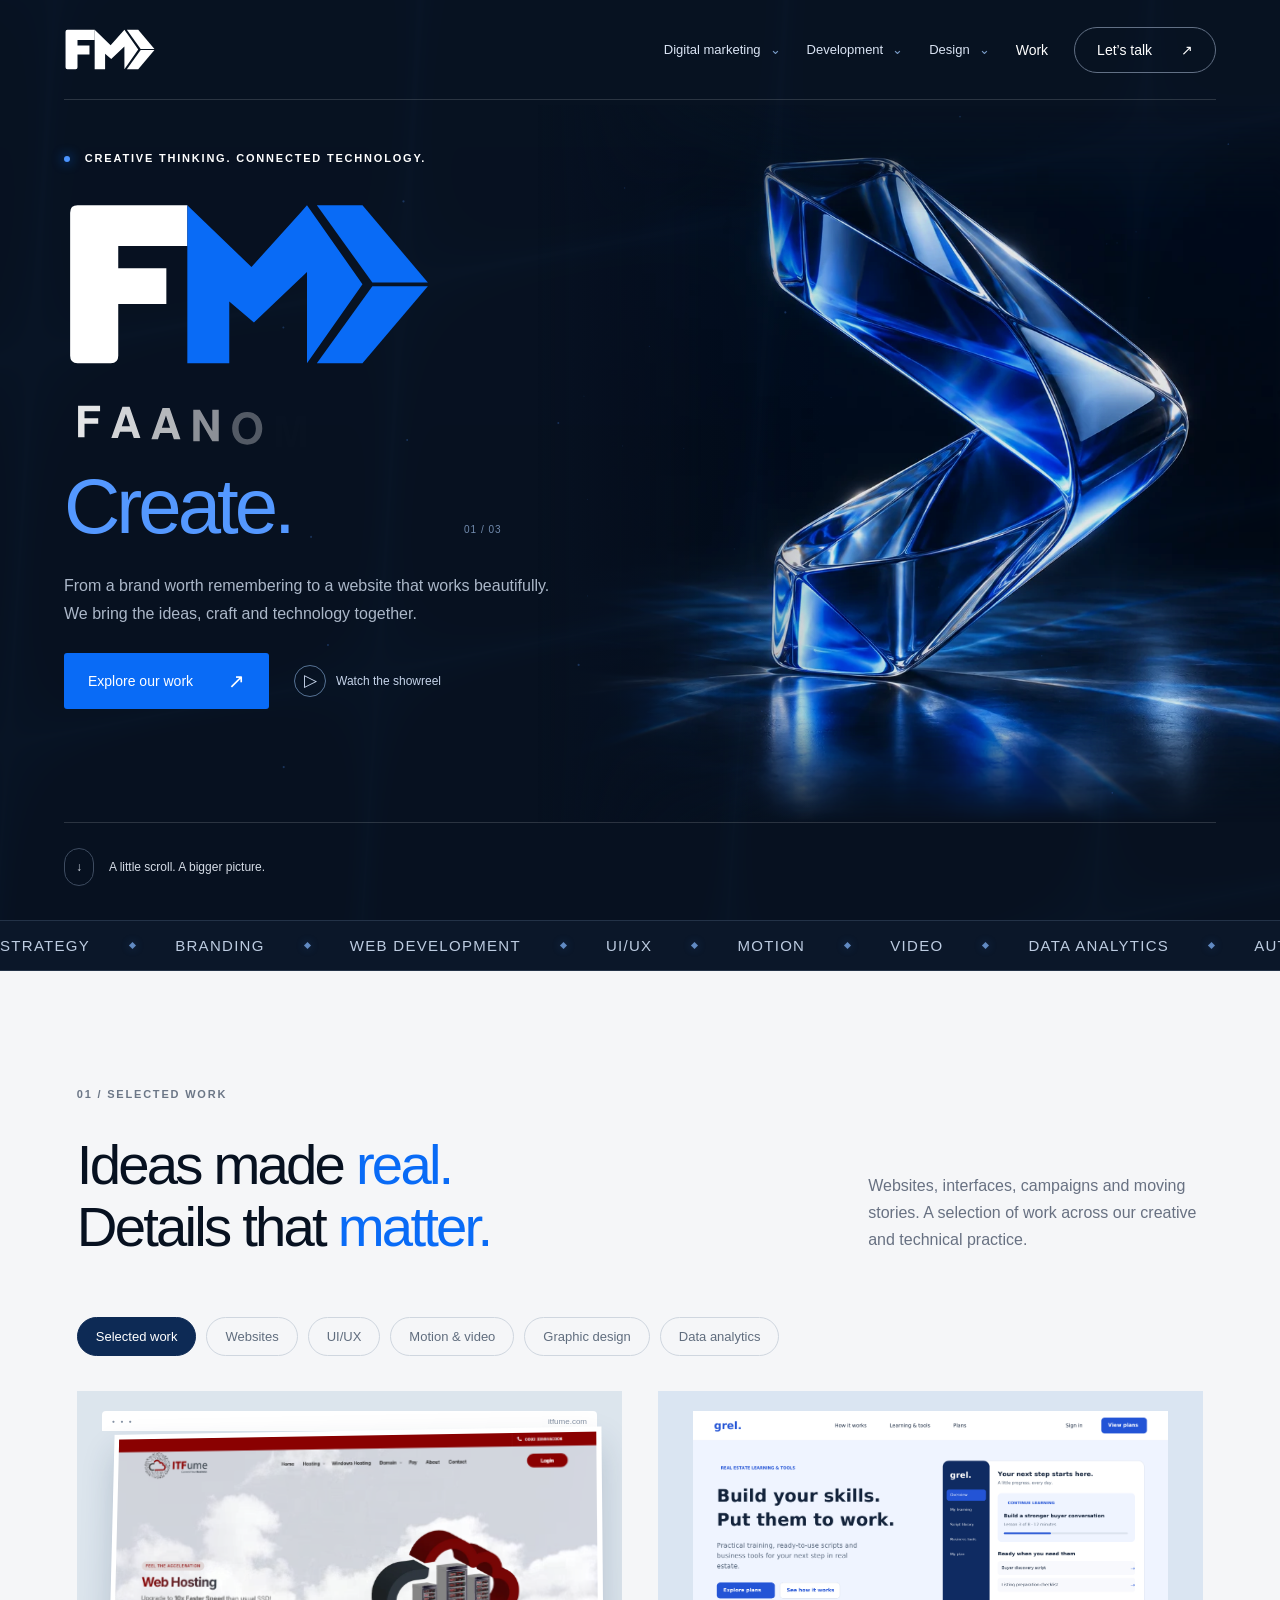
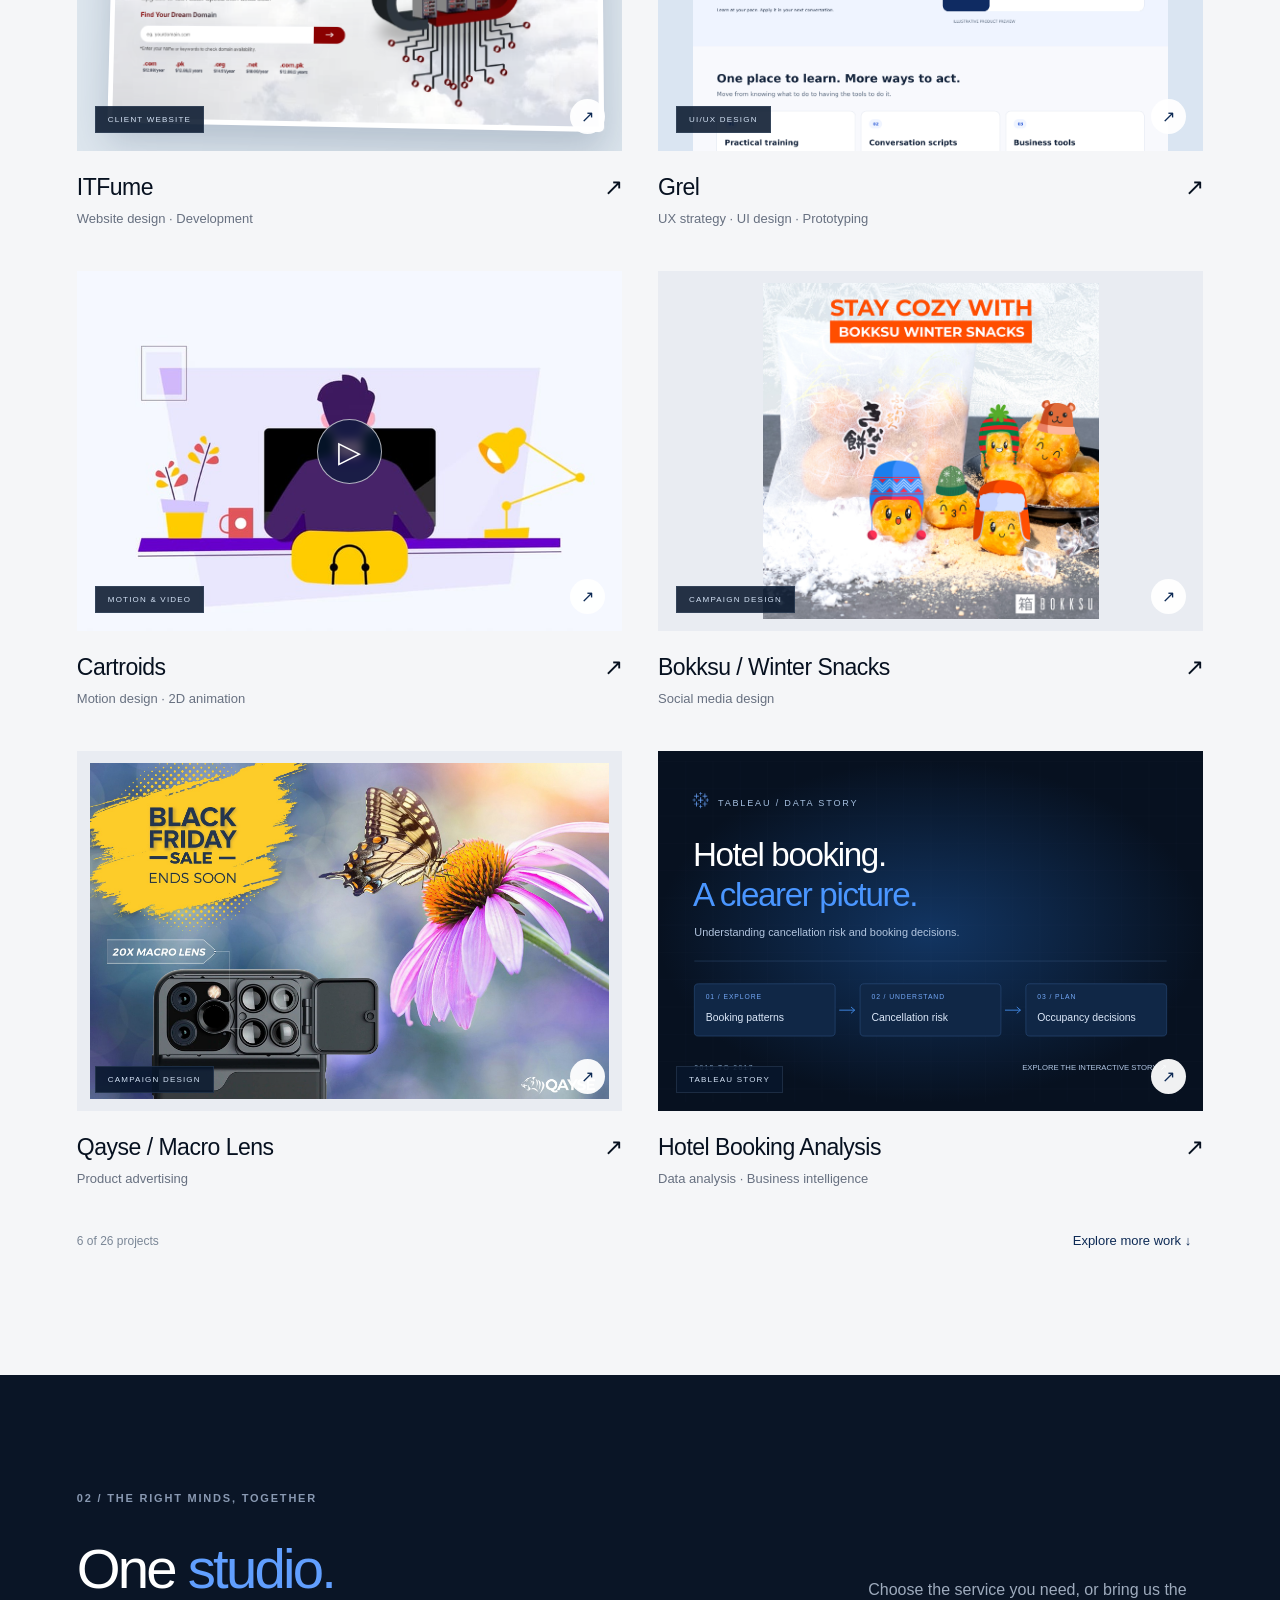
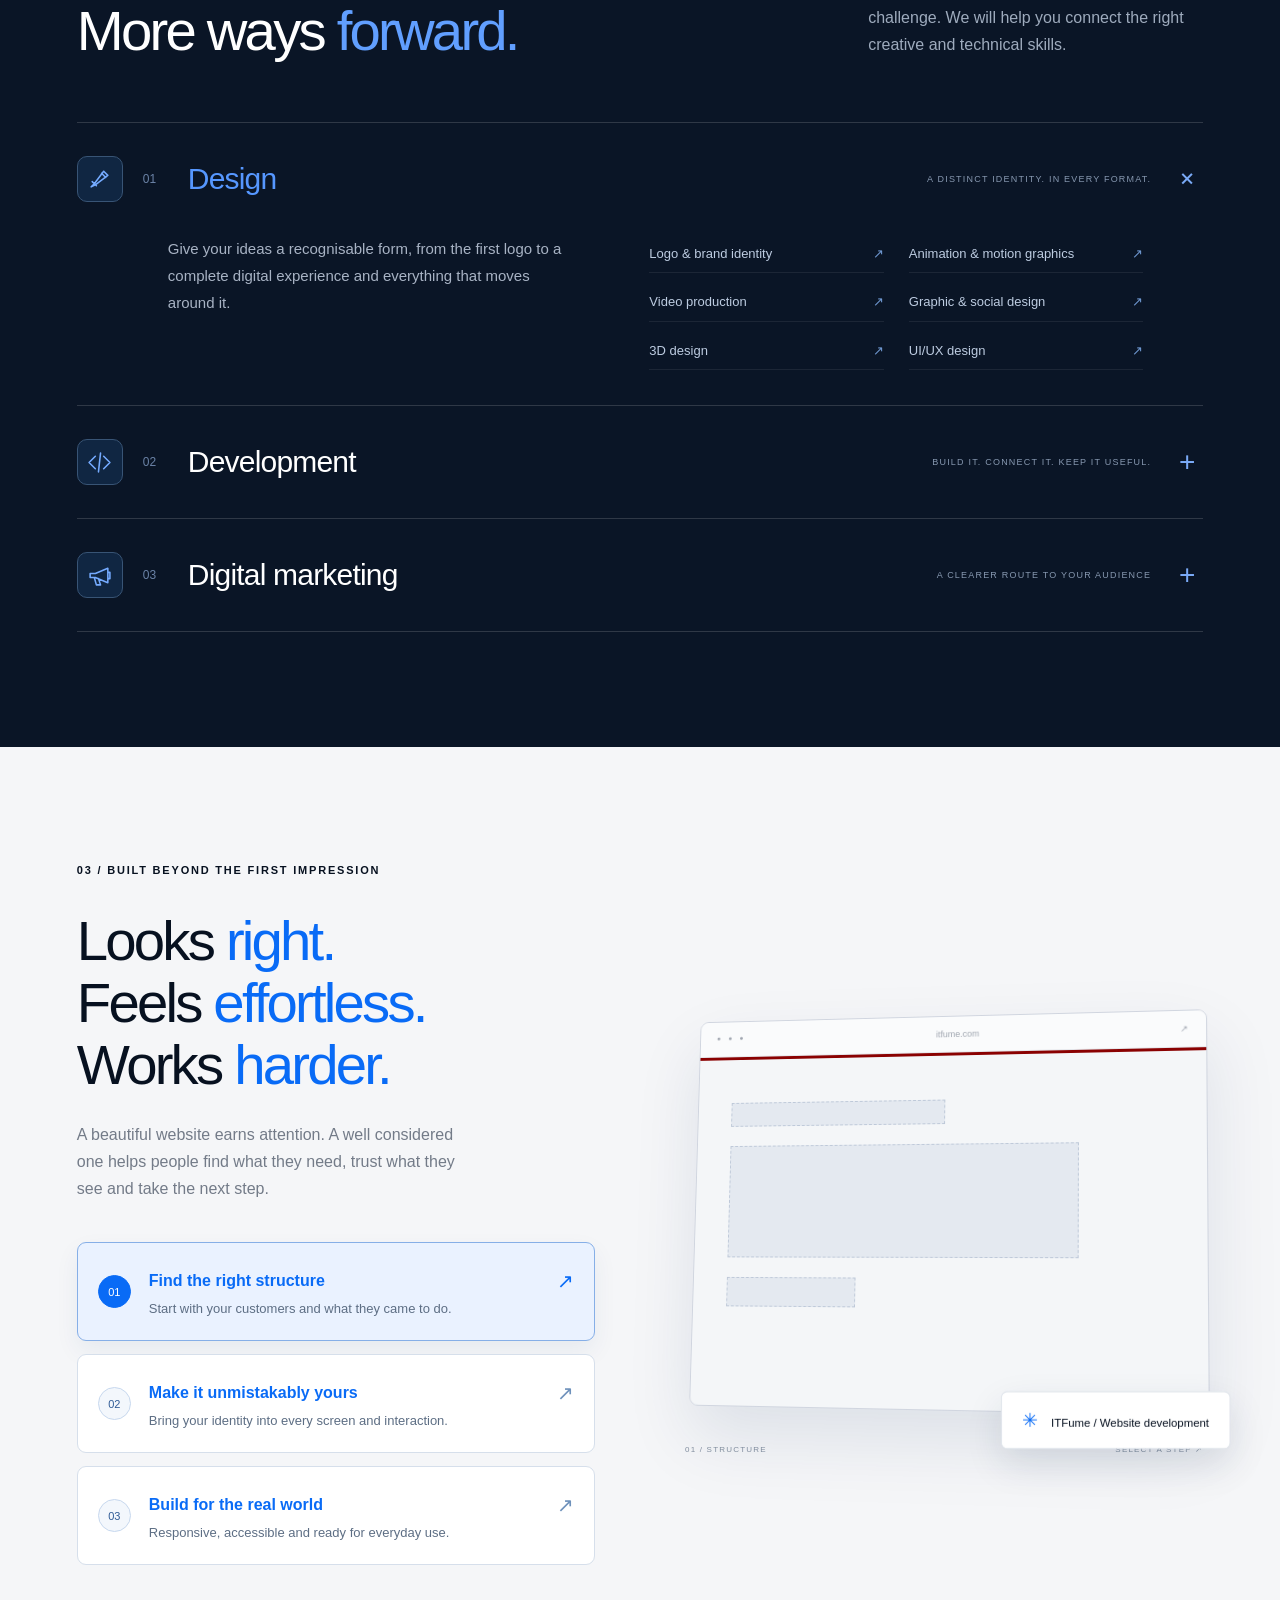
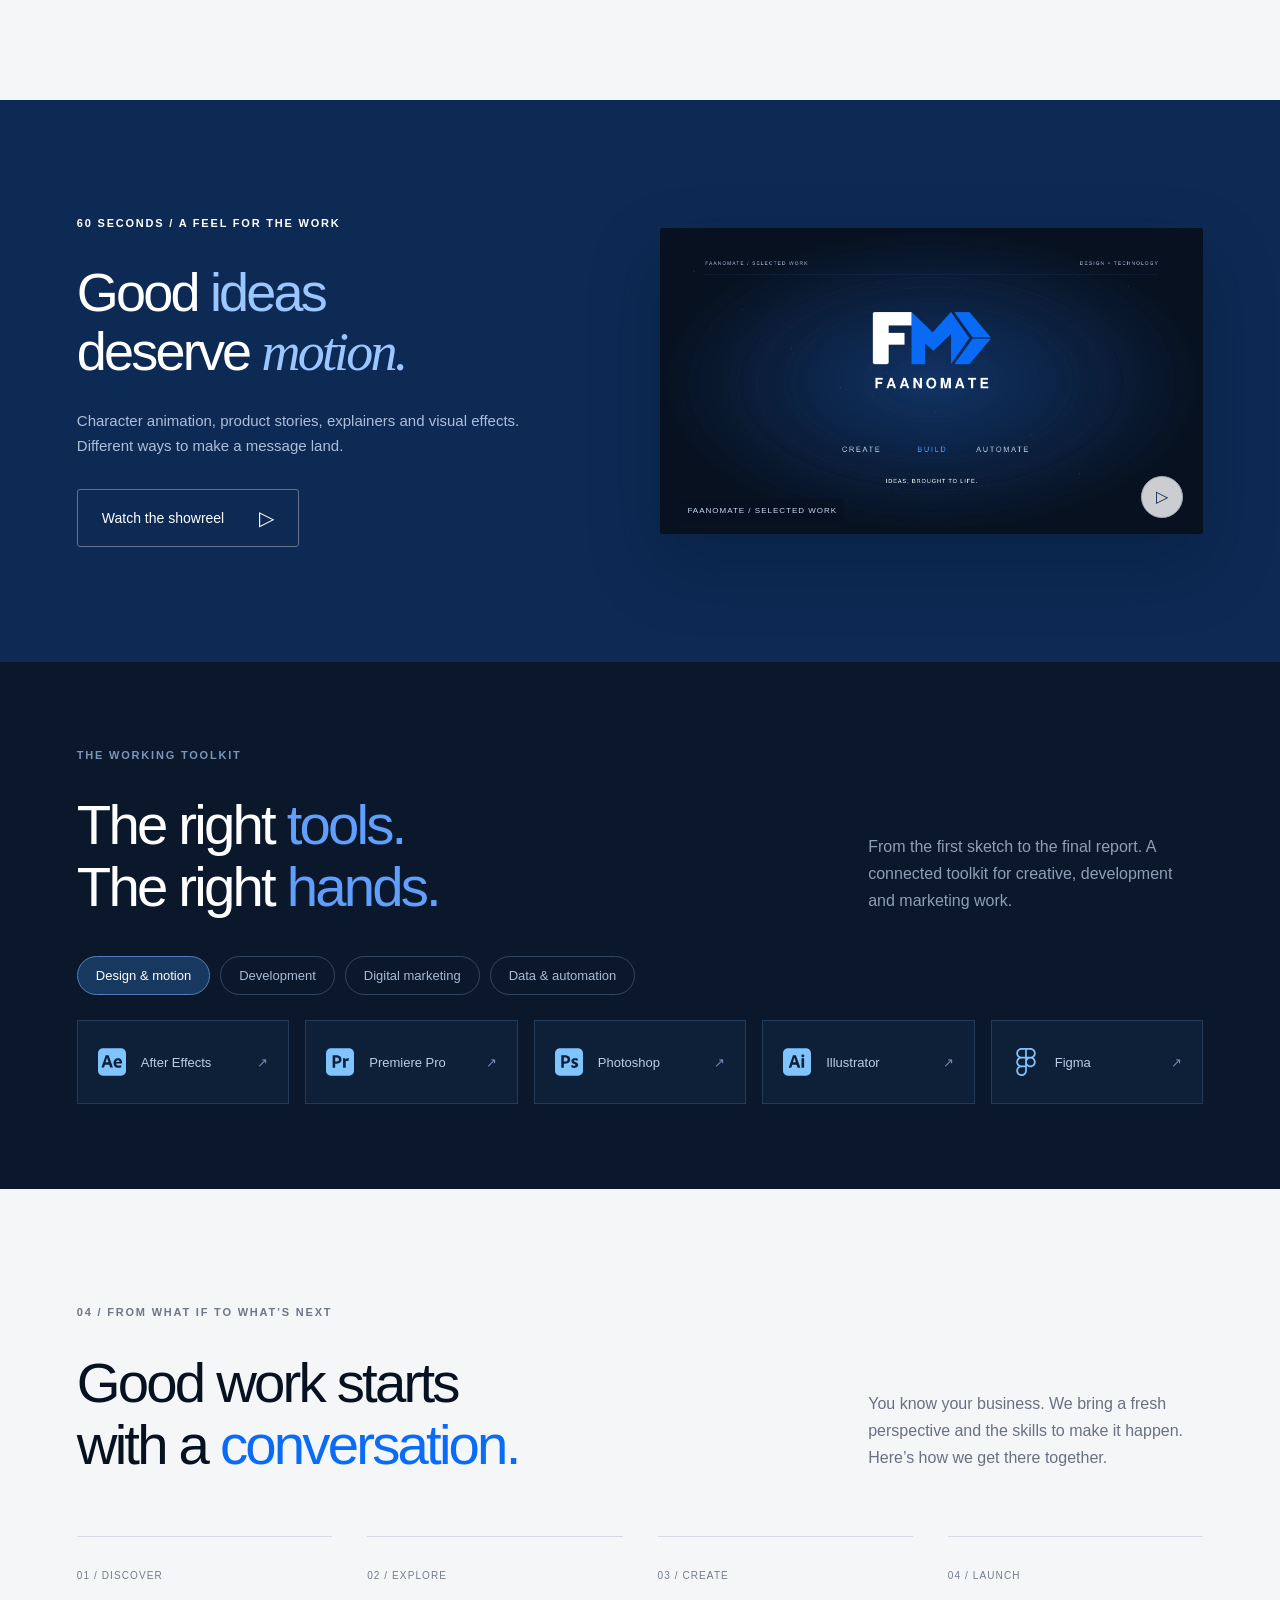
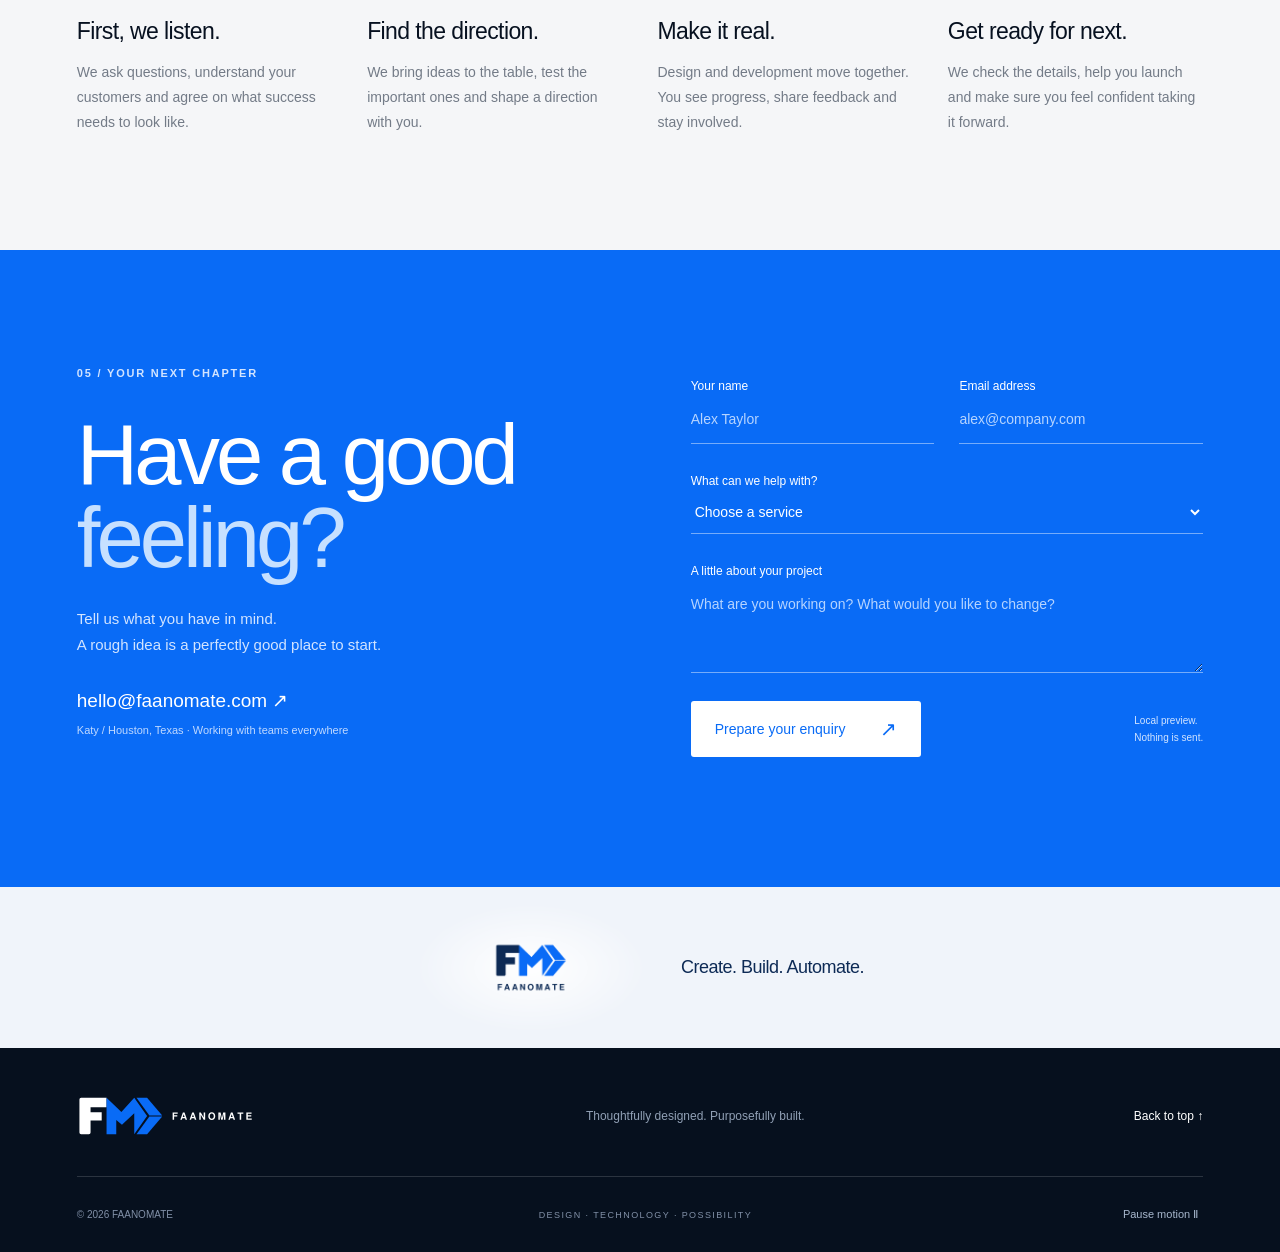
==== commit dfce285c: "v3" ====
--- a/index.html
+++ b/index.html
@@ -1,102 +1,32 @@
-<!DOCTYPE html>
-<html lang="en">
-<head>
-  <meta charset="utf-8">
-  <meta name="viewport" content="width=device-width, initial-scale=1">
-  <meta name="theme-color" content="#060B1F">
-  <meta name="description" content="FAANOMATE is a creative technology company creating brands, digital experiences, automation systems and data intelligence.">
-  <title>FAANOMATE | Create. Build. Automate.</title>
-  <link rel="icon" href="favicon.svg" type="image/svg+xml">
-  <link rel="canonical" href="https://faanomate.com/">
-  <link rel="stylesheet" href="styles.css">
-</head>
-<body data-page="home">
-  <div class="page-veil" aria-hidden="true"><svg class="brand-mark" viewBox="0 0 640 220" fill="none"><defs><linearGradient id="veil-gradient" x1="0" y1="0" x2="1" y2="0"><stop stop-color="#00F5E9"/><stop offset=".38" stop-color="#14D9B8"/><stop offset=".7" stop-color="#9CFFB8"/><stop offset="1" stop-color="#D7FF6A"/></linearGradient></defs><path d="M22 188C77 143 95 58 157 39c47-15 74 56 126 81 38 18 66-15 94-60 25-39 64-45 94-9 31 37 32 89 98 130" stroke="url(#veil-gradient)" stroke-width="34" stroke-linecap="round"/><path d="M80 188c29-28 35-71 65-86 30-15 46 31 75 48 35 20 69 2 98-35" stroke="url(#veil-gradient)" stroke-width="18" stroke-linecap="round" opacity=".76"/><path d="M316 120v69" stroke="url(#veil-gradient)" stroke-width="18" stroke-linecap="round"/></svg></div>
-  <canvas id="ambient-flow" class="ambient-flow" aria-hidden="true"></canvas>
-  <div class="progress-line" aria-hidden="true"></div>
-  <div class="cursor-sigil" aria-hidden="true"><span class="cursor-corner"></span><span class="cursor-corner"></span><span class="cursor-corner"></span><span class="cursor-corner"></span><span class="cursor-diamond"></span></div>
-  <a class="skip-link" href="#main">Skip to content</a>
-
-  <header class="site-header">
-    <div class="shell header-inner">
-      <a class="brand-lockup" href="index.html" aria-label="FAANOMATE home">
-        <svg class="brand-mark" viewBox="0 0 640 220" fill="none" aria-hidden="true"><defs><linearGradient id="logo-home" x1="0" y1="0" x2="1" y2="0"><stop stop-color="#00F5E9"/><stop offset=".38" stop-color="#14D9B8"/><stop offset=".7" stop-color="#9CFFB8"/><stop offset="1" stop-color="#D7FF6A"/></linearGradient></defs><path d="M22 188C77 143 95 58 157 39c47-15 74 56 126 81 38 18 66-15 94-60 25-39 64-45 94-9 31 37 32 89 98 130" stroke="url(#logo-home)" stroke-width="34" stroke-linecap="round"/><path d="M80 188c29-28 35-71 65-86 30-15 46 31 75 48 35 20 69 2 98-35" stroke="url(#logo-home)" stroke-width="18" stroke-linecap="round" opacity=".76"/><path d="M316 120v69" stroke="url(#logo-home)" stroke-width="18" stroke-linecap="round"/></svg>
-        <span class="brand-word"><strong>FAANOMATE</strong><small>Create · Build · Automate</small></span>
-      </a>
-      <nav class="desktop-nav" aria-label="Primary navigation">
-        <a aria-current="page" href="index.html">Home</a><a href="services.html">Services</a><a href="work.html">Work</a><a href="about.html">About</a><a href="careers.html">Careers</a><a href="contact.html">Contact</a>
-      </nav>
-      <div class="header-actions"><a class="btn btn-ghost header-cta" data-magnetic href="contact.html">Start a conversation <span class="btn-arrow">↗</span></a><button class="menu-toggle" type="button" aria-label="Open navigation" aria-controls="mobile-menu" aria-expanded="false"><span></span><span></span></button></div>
-    </div>
-    <nav class="mobile-menu" id="mobile-menu" aria-label="Mobile navigation"><a href="index.html">Home</a><a href="services.html">Services</a><a href="work.html">Work</a><a href="about.html">About</a><a href="careers.html">Careers</a><a href="contact.html">Contact</a><a class="btn btn-solid" href="contact.html">Start a conversation <span class="btn-arrow">↗</span></a></nav>
-  </header>
-
-  <main id="main">
-    <section class="hero" aria-labelledby="hero-title">
-      <div class="hero-waterfall" aria-hidden="true">
-        <svg class="waterfall-svg" viewBox="0 0 760 760" preserveAspectRatio="xMidYMid slice" fill="none">
-          <defs>
-            <linearGradient id="water-gradient" x1="0" y1="0" x2="0" y2="1"><stop stop-color="#00F5E9" stop-opacity=".08"/><stop offset=".45" stop-color="#14D9B8" stop-opacity=".8"/><stop offset="1" stop-color="#D7FF6A" stop-opacity=".05"/></linearGradient>
-            <linearGradient id="river-gradient" x1="0" y1="0" x2="1" y2="1"><stop stop-color="#00F5E9" stop-opacity=".35"/><stop offset=".55" stop-color="#14D9B8" stop-opacity=".14"/><stop offset="1" stop-color="#D7FF6A" stop-opacity=".3"/></linearGradient>
-            <linearGradient id="ribbon-gradient" x1="0" y1="0" x2="1" y2="0"><stop stop-color="#00F5E9"/><stop offset=".4" stop-color="#14D9B8"/><stop offset=".72" stop-color="#9CFFB8"/><stop offset="1" stop-color="#D7FF6A"/></linearGradient>
-          </defs>
-          <path class="cliff" d="M0 218 65 177l42 25 45-52 36 22 43-69 35 44 51-30 32 38 44-25 40 45 39-32 55 26 35-39 65 33 62-22 61 37 80-31v651H0Z"/>
-          <path class="cliff" d="M760 248 708 211l-42 28-39-49-42 18-35-58-34 33-47-24-42 39-37-29-49 34-30-24-49 44-42-33-54 25-41-28-40 39-54-22-42 37-52-21-34 31v651h760Z" opacity=".75"/>
-          <path class="river" d="M0 552c116-41 206 17 320-7 115-24 203-38 310 5 54 22 89 25 130 13v197H0Z"/>
-          <g opacity=".8">
-            <path class="stream fast" stroke-width="2" d="M37 189c12 86 4 147 25 224s3 113 18 189"/><path class="stream" stroke-width="3" d="M59 171c8 104 32 147 20 250s19 145 35 208"/><path class="stream slow" stroke-width="1" d="M83 183c-5 91 30 159 10 264s28 155 21 235"/><path class="stream" stroke-width="2" d="M111 151c34 92 12 173 26 248s-5 140 18 246"/><path class="stream fast" stroke-width="1.5" d="M146 144c13 83 39 153 27 246s16 151 36 256"/><path class="stream slow" stroke-width="3" d="M180 119c31 100 13 163 36 260s-4 178 20 256"/>
-            <path class="stream fast" stroke-width="2" d="M632 176c-12 86-3 147-23 224s-3 113-18 189"/><path class="stream" stroke-width="3" d="M655 193c-8 104-32 147-20 250s-19 145-35 208"/><path class="stream slow" stroke-width="1" d="M678 183c5 91-30 159-10 264s-28 155-21 235"/><path class="stream" stroke-width="2" d="M705 151c-34 92-12 173-26 248s5 140-18 246"/><path class="stream fast" stroke-width="1.5" d="M735 144c-13 83-39 153-27 246s-16 151-36 256"/><path class="stream slow" stroke-width="3" d="M758 119c-31 100-13 163-36 260s4 178-20 256"/>
-          </g>
-          <g class="ridges"><path d="M0 499c95-28 184 41 284 7s194-39 300 0 123 4 176-21" class="ridge"/><path d="M0 534c108-27 189 25 286 1s197-35 302 4 120 12 172-10" class="ridge"/><path d="M10 575c101-26 183 22 286 2s198-26 304 6 116 11 151-2" class="ridge"/></g>
-          <g class="hero-ribbon secondary"><path d="M177 411c42-44 58-135 118-155 45-15 73 83 141 110 50 20 73-34 106-87 28-45 72-48 105-5 29 38 29 92 98 137" stroke-width="40"/><path d="M225 411c29-35 38-98 74-116 31-15 49 38 84 58 38 23 74 2 104-37" stroke-width="22"/><path d="M414 323v88" stroke-width="22"/></g>
-          <g class="hero-ribbon"><path d="M177 411c42-44 58-135 118-155 45-15 73 83 141 110 50 20 73-34 106-87 28-45 72-48 105-5 29 38 29 92 98 137" stroke-width="21"/><path d="M225 411c29-35 38-98 74-116 31-15 49 38 84 58 38 23 74 2 104-37" stroke-width="11"/><path d="M414 323v88" stroke-width="11"/></g>
-        </svg>
-        <span class="hero-orbit"></span>
-        <div class="hero-identity"><strong>FAANOMATE</strong><span>Creative systems for useful momentum</span><span>Texas, worldwide delivery</span></div>
-      </div>
-      <div class="shell hero-grid">
-        <div class="hero-copy">
-          <h1 id="hero-title"><span class="sr-only">FAANOMATE. Create. Build. Automate.</span><span class="word hero-brand-lockup" aria-hidden="true"><span class="hero-mark-reveal"><img class="hero-mark-image" src="assets/brand/faanomate-mark.svg" alt=""></span><span class="hero-wordmark-reveal"><img class="hero-wordmark-image" src="assets/brand/faanomate-wordmark-animated.svg" alt=""></span></span></h1>
-          <p class="hero-lede" data-word-reveal>We shape brands, experiences and intelligent systems that help good ideas travel further, faster and with more clarity.</p>
-          <div class="hero-sequence" data-sequence data-loop-sequence><div class="sequence-words"><span data-sequence-step>Create.</span><span data-sequence-step>Build.</span><span data-sequence-step>Automate.</span></div></div>
-          <div class="hero-actions"><a class="btn btn-solid" data-magnetic href="contact.html">Start a project <span class="btn-arrow">↗</span></a><a class="btn btn-ghost" href="#services">Explore the company <span class="btn-arrow">↓</span></a></div>
-          <div class="hero-foot"><dl class="hero-stats"><div><dt>100+</dt><dd>Videos created</dd></div><div><dt>8+</dt><dd>Years in craft</dd></div><div><dt>Worldwide</dt><dd>Remote delivery</dd></div></dl><a class="scroll-cue" href="#services"><span>Scroll to explore</span><i></i><b></b></a></div>
-        </div>
-      </div>
-    </section>
-
-    <section class="section section--aurora services-overview" id="services" aria-labelledby="services-title"><div class="shell service-layout"><div class="service-intro reveal"><span class="section-index">What we do</span><h2 class="section-title" id="services-title">One connected practice. <span class="accent">Separate capabilities.</span></h2><p>Creative, digital, technology, AI automation, data and content work better when the right specialists share the same direction.</p><a class="btn btn-ghost" href="services.html">View all service lines <span class="btn-arrow">↗</span></a></div><div class="service-grid">
-      <a class="service-card tilt-card reveal" href="services.html#creative" data-delay="1"><div class="service-card-top"><img class="service-icon asset-icon" src="assets/icons/creative.svg" alt="" aria-hidden="true"></div><h3>Creative direction</h3><p>Visual thinking, campaign direction and concept development that give the idea a recognizable point of view.</p><span class="card-link">Explore creative <span>↗</span></span></a>
-      <a class="service-card tilt-card reveal" href="services.html#brand" data-delay="2"><div class="service-card-top"><img class="service-icon asset-icon" src="assets/icons/branding.svg" alt="" aria-hidden="true"></div><h3>Brand &amp; motion</h3><p>Identity systems, 2D and 3D animation, video editing and graphic design that make a brand easier to remember.</p><span class="card-link">Explore brand motion <span>↗</span></span></a>
-      <a class="service-card tilt-card reveal" href="services.html#digital" data-delay="1"><div class="service-card-top"><img class="service-icon asset-icon" src="assets/icons/digital.svg" alt="" aria-hidden="true"></div><h3>Digital experiences</h3><p>Websites, UI / UX and product experiences shaped around the people who use them.</p><span class="card-link">Explore digital <span>↗</span></span></a>
-      <a class="service-card tilt-card reveal" href="services.html#technology" data-delay="2"><div class="service-card-top"><img class="service-icon asset-icon" src="assets/icons/technology.svg" alt="" aria-hidden="true"></div><h3>Technology &amp; systems</h3><p>Web applications, software, integrations and infrastructure that stay useful as the company grows.</p><span class="card-link">Explore technology <span>↗</span></span></a>
-      <a class="service-card tilt-card reveal" href="services.html#automation" data-delay="1"><div class="service-card-top"><img class="service-icon asset-icon" src="assets/icons/ai-automation.svg" alt="" aria-hidden="true"></div><h3>AI &amp; automation</h3><p>AI integrations and workflow systems that remove friction without removing human judgment.</p><span class="card-link">Explore automation <span>↗</span></span></a>
-      <a class="service-card tilt-card reveal" href="services.html#data" data-delay="2"><div class="service-card-top"><img class="service-icon asset-icon" src="assets/icons/data-intelligence.svg" alt="" aria-hidden="true"></div><h3>Data &amp; intelligence</h3><p>Analytics, dashboards and decision systems that turn scattered information into a useful next move.</p><span class="card-link">Explore data <span>↗</span></span></a>
-      <a class="service-card tilt-card reveal" href="services.html#content" data-delay="3"><div class="service-card-top"><img class="service-icon asset-icon" src="assets/icons/web.svg" alt="" aria-hidden="true"></div><h3>Content systems</h3><p>Product stories, social creative and reusable content frameworks that keep teams moving after launch.</p><span class="card-link">Explore content <span>↗</span></span></a>
-    </div></div></section>
-
-    <section class="section section--grid flow-section" aria-labelledby="system-title"><div class="shell flow-layout"><div class="flow-copy reveal"><span class="section-index">How the pieces connect</span><h2 class="section-title" id="system-title">Create. Build. <span class="accent">Automate.</span></h2><p>We start with a clear idea, build the experience around it and then remove the repetitive work that slows the team down. The result is a system that can keep improving.</p><ul class="system-points"><li>Purpose before production</li><li>Motion that guides attention</li><li>Technology that earns its complexity</li><li>Automation that gives time back</li></ul></div><div class="flow-stage reveal" data-parallax=".08" role="img" aria-label="A connected Create Build Automate system diagram"><div class="flow-stage-grid" aria-hidden="true"></div><div class="flow-core" aria-hidden="true"></div><div class="flow-node create" data-flow-step><strong>Create</strong><small>signal / story</small></div><div class="flow-node build" data-flow-step><strong>Build</strong><small>shape / system</small></div><div class="flow-node automate" data-flow-step><strong>Automate</strong><small>flow / scale</small></div><div class="flow-node impact" data-flow-step><strong>Impact</strong><small>measure / move</small></div><span class="flow-particle p1" aria-hidden="true"></span><span class="flow-particle p2" aria-hidden="true"></span><span class="flow-particle p3" aria-hidden="true"></span></div></div></section>
-
-<section class="showreel-section"><div class="shell showreel-panel reveal"><div class="showreel-copy"><span class="section-kicker">FAANOMATE showreel</span><h2>Good ideas should <span class="accent">move.</span></h2><p>The supplied showreel now opens and closes inside the FAANOMATE system: the final lockup, the luminous visual language and the Create. Build. Automate. rhythm carry through the reel.</p></div><div class="reel-player"><video muted playsinline controls preload="metadata" data-autoplay-showreel poster="assets/images/backgrounds/hero-luminous-lake.webp"><source src="assets/faanomate-showreel.mp4" type="video/mp4">Your browser does not support the local showreel video.</video><span class="reel-caption">Autoplays muted when visible · use the controls for sound</span></div></div></section>
-
-    <section class="section section--river work-section" id="work" aria-labelledby="work-title"><div class="shell"><div class="section-head reveal"><div><span class="section-index">Selected work</span><h2 class="section-title" id="work-title">Work with a <span class="accent">pulse.</span></h2></div><p>Motion, identity and analytical thinking, presented as a set of focused stories instead of one crowded gallery.</p></div></div><div class="shell work-rail">
-      <a class="work-card tilt-card reveal" data-category="motion" data-delay="1" href="https://vimeo.com/1223385915" target="_blank" rel="noopener"><div class="work-art"><img class="work-image" src="assets/images/projects/cartroids-2d.webp" alt="Abstract luminous motion artwork for Cartroids"></div><div><span class="work-tag">2D animation</span><h3>Cartroids</h3><p>A complex product idea turned into a clear moving story.</p><div class="work-link"><span>Watch on Vimeo</span><span>↗</span></div></div></a>
-      <a class="work-card tilt-card reveal" data-category="motion" data-delay="2" href="https://vimeo.com/1223387526" target="_blank" rel="noopener"><div class="work-art"><img class="work-image" src="assets/images/projects/winads-platform.webp" alt="Luminous product platform artwork for WinAds"></div><div><span class="work-tag">Product promo</span><h3>WinAds</h3><p>A product story with a sharper visual rhythm and a clear next action.</p><div class="work-link"><span>Watch on Vimeo</span><span>↗</span></div></div></a>
-      <a class="work-card tilt-card reveal" data-category="motion" data-delay="3" href="https://vimeo.com/1223389283" target="_blank" rel="noopener"><div class="work-art"><img class="work-image" src="assets/images/projects/eraofecom-brand.webp" alt="Luminous brand motion artwork for EraOfEcom"></div><div><span class="work-tag">Brand motion</span><h3>EraOfEcom</h3><p>A bright identity translated into motion and momentum.</p><div class="work-link"><span>Watch on Vimeo</span><span>↗</span></div></div></a>
-      <a class="work-card tilt-card reveal" data-category="motion" data-delay="1" href="https://vimeo.com/1223388345" target="_blank" rel="noopener"><div class="work-art"><img class="work-image" src="assets/images/projects/caretoday-healthcare.webp" alt="Luminous healthcare communication artwork for CareToday"></div><div><span class="work-tag">Healthcare animation</span><h3>CareToday</h3><p>A friendly visual language for information that matters.</p><div class="work-link"><span>Watch on Vimeo</span><span>↗</span></div></div></a>
-      <a class="work-card tilt-card reveal" data-category="data" data-delay="2" href="https://faanomate.com/" target="_blank" rel="noopener"><div class="work-art"><img class="work-image" src="assets/images/projects/hotel-booking-analytics.webp" alt="Data intelligence dashboard artwork for Hotel Booking Analysis"></div><div><span class="work-tag">Data intelligence</span><h3>Hotel Booking Analysis</h3><p>Turning a large dataset into a decision-ready story.</p><div class="work-link"><span>Open dashboard</span><span>↗</span></div></div></a>
-    </div><div class="shell work-more"><a class="btn btn-ghost" href="work.html">Explore all selected work <span class="btn-arrow">↗</span></a></div></section>
-
-        <section class="section section--aurora section-tight" aria-labelledby="process-title"><div class="shell"><div class="section-head reveal"><div><span class="section-index">How we move</span><h2 class="section-title" id="process-title">A clear path keeps <span class="accent">good work moving.</span></h2></div><p>Enough structure to stay focused, with enough room for the right idea to change the plan.</p></div><div class="process-grid"><article class="process-step reveal data-sequence-card"><img class="step-icon asset-icon" src="assets/icons/strategy.svg" alt="" aria-hidden="true"><h3>Listen</h3><p>Get close to the goal, the audience and the problem worth solving.</p></article><article class="process-step reveal data-sequence-card" data-delay="1"><img class="step-icon asset-icon" src="assets/icons/plan.svg" alt="" aria-hidden="true"><h3>Shape</h3><p>Turn the signal into a visual, digital or technical direction people can react to.</p></article><article class="process-step reveal data-sequence-card" data-delay="2"><img class="step-icon asset-icon" src="assets/icons/build.svg" alt="" aria-hidden="true"><h3>Make</h3><p>Design, develop, animate and refine with the right specialists around the work.</p></article><article class="process-step reveal data-sequence-card" data-delay="3"><img class="step-icon asset-icon" src="assets/icons/launch.svg" alt="" aria-hidden="true"><h3>Keep moving</h3><p>Launch, learn and extend the system so the work keeps paying off.</p></article></div></div></section>
-
-    <section class="section section--grid tool-section" aria-labelledby="tool-title"><div class="shell"><div class="section-head reveal"><div><span class="section-index">The working toolkit</span><h2 class="section-title" id="tool-title">Tools that stay <span class="accent">out of the way.</span></h2></div><p>The stack stays visible in every box. Hover to wake each mark and see the system in motion.</p><div class="tool-wall"><span class="tool-icon" data-label="After Effects" role="img" aria-label="After Effects"><svg viewBox="0 0 48 48" fill="none"><rect x="7" y="7" width="34" height="34" rx="7" stroke="currentColor" stroke-width="2"/><path class="tool-stroke" d="M14 34 21 15l7 19m-11-7h8m5-11 7 8-7 8" stroke="#D7FF6A" stroke-width="2" stroke-linecap="round" stroke-linejoin="round"/></svg></span><span class="tool-icon" data-label="Premiere" role="img" aria-label="Premiere"><svg viewBox="0 0 48 48" fill="none"><path d="M9 9h30v30H9z" stroke="currentColor" stroke-width="2"/><path class="tool-stroke" d="M17 32V16h6c5 0 7 3 7 6s-2 6-7 6h-6m6-6h5" stroke="#D7FF6A" stroke-width="2" stroke-linecap="round"/></svg></span><span class="tool-icon" data-label="Figma" role="img" aria-label="Figma"><svg viewBox="0 0 48 48" fill="none"><path d="M19 7h10v11H19zM19 18h10v11H19zM19 29h10c0 6-4 10-9 10-4 0-7-3-7-6 0-3 2-4 6-4ZM29 7h4c5 0 8 3 8 6s-3 5-8 5h-4ZM29 18h4c5 0 8 3 8 6s-3 5-8 5h-4Z" stroke="currentColor" stroke-width="2"/><circle cx="19" cy="12" r="2" fill="#D7FF6A"/></svg></span><span class="tool-icon" data-label="Illustrator" role="img" aria-label="Illustrator"><svg viewBox="0 0 48 48" fill="none"><circle cx="24" cy="24" r="17" stroke="currentColor" stroke-width="2"/><path class="tool-stroke" d="M16 33 23 15l8 18m-12-7h8" stroke="#D7FF6A" stroke-width="2" stroke-linecap="round"/></svg></span><span class="tool-icon" data-label="Tableau" role="img" aria-label="Tableau"><svg viewBox="0 0 48 48" fill="none"><path class="tool-stroke" d="M24 7v34M7 24h34M13 13l22 22M35 13 13 35" stroke="currentColor" stroke-width="2"/><path d="M24 13v22M13 24h22" stroke="#D7FF6A" stroke-width="2"/></svg></span><span class="tool-icon" data-label="Power BI" role="img" aria-label="Power BI"><svg viewBox="0 0 48 48" fill="none"><path d="M10 35V24h7v11M21 35V15h7v20M32 35V8h7v27" stroke="currentColor" stroke-width="4" stroke-linecap="round"/><path class="tool-stroke" d="m10 18 10-6 9 5 9-8" stroke="#D7FF6A" stroke-width="2"/></svg></span><span class="tool-icon" data-label="SQL" role="img" aria-label="SQL"><svg viewBox="0 0 48 48" fill="none"><ellipse cx="24" cy="12" rx="13" ry="5" stroke="currentColor" stroke-width="2"/><path d="M11 12v12c0 3 6 5 13 5s13-2 13-5V12M11 24v12c0 3 6 5 13 5s13-2 13-5V24" stroke="currentColor" stroke-width="2"/><path class="tool-stroke" d="m18 18 5 5 7-8" stroke="#D7FF6A" stroke-width="2" stroke-linecap="round"/></svg></span><span class="tool-icon" data-label="Python" role="img" aria-label="Python"><svg viewBox="0 0 48 48" fill="none"><path d="M24 7c-8 0-9 4-9 8v5h12v3H14c-5 0-7 3-7 8s2 8 8 8h5v-6h-7c-2 0-2-2 0-2h11c4 0 6-3 6-7v-9c0-5-2-8-6-8Z" stroke="currentColor" stroke-width="2"/><path class="tool-stroke" d="M24 41c8 0 9-4 9-8v-5H21v-3h13c5 0 7-3 7-8s-2-8-8-8h-5v6h7c2 0 2 2 0 2H27c-4 0-6 3-6 7v9c0 5 2 8 3 8Z" stroke="#D7FF6A" stroke-width="2"/></svg></span></div></div></div></section>
-
-    <section class="section section-tight" aria-labelledby="metrics-title"><div class="shell"><h2 class="sr-only" id="metrics-title">FAANOMATE experience metrics</h2><div class="metrics"><div class="metric reveal"><strong data-count="100" data-suffix="+">0+</strong><span>Videos created</span></div><div class="metric reveal" data-delay="1"><strong data-count="100" data-suffix="+">0+</strong><span>Motion graphics</span></div><div class="metric reveal" data-delay="2"><strong data-count="200" data-suffix="+">0+</strong><span>Minutes animated</span></div><div class="metric reveal" data-delay="3"><strong data-count="8" data-suffix="+">0+</strong><span>Years of experience</span></div></div></div></section>
-
-    <section class="cta-panel"><div class="shell cta-inner reveal"><div><span class="section-index">A useful next step</span><h2>Bring the challenge. <span>We will find the shape.</span></h2><p>Tell us what you are trying to create, explain, improve or automate.</p></div><div class="cta-actions"><a class="btn btn-solid" data-magnetic href="contact.html">Start a conversation <span class="btn-arrow">↗</span></a><small>No pitch deck required.</small></div></div></section>
-  </main>
-
-  <footer class="site-footer"><div class="shell footer-grid"><div class="footer-brand"><a class="brand-lockup" href="index.html" aria-label="FAANOMATE home"><svg class="brand-mark" viewBox="0 0 640 220" fill="none" aria-hidden="true"><defs><linearGradient id="footer-home" x1="0" y1="0" x2="1" y2="0"><stop stop-color="#00F5E9"/><stop offset=".38" stop-color="#14D9B8"/><stop offset=".7" stop-color="#9CFFB8"/><stop offset="1" stop-color="#D7FF6A"/></linearGradient></defs><path d="M22 188C77 143 95 58 157 39c47-15 74 56 126 81 38 18 66-15 94-60 25-39 64-45 94-9 31 37 32 89 98 130" stroke="url(#footer-home)" stroke-width="34" stroke-linecap="round"/><path d="M80 188c29-28 35-71 65-86 30-15 46 31 75 48 35 20 69 2 98-35" stroke="url(#footer-home)" stroke-width="18" stroke-linecap="round" opacity=".76"/><path d="M316 120v69" stroke="url(#footer-home)" stroke-width="18" stroke-linecap="round"/></svg><span class="brand-word"><strong>FAANOMATE</strong><small>Create · Build · Automate</small></span></a><p>Creative technology for useful momentum, clearer systems and a more automated tomorrow.</p></div><div class="footer-col"><h3>Explore</h3><a href="index.html">Home</a><a href="services.html">Services</a><a href="work.html">Work</a><a href="about.html">About</a><a href="careers.html">Careers</a><a href="contact.html">Contact</a></div><div class="footer-col"><h3>Find us</h3><span>Katy / Houston, Texas</span><span>Working with teams everywhere</span><a href="mailto:hello@faanomate.com">hello@faanomate.com</a></div></div><div class="shell footer-bottom"><span>© <span data-year></span> FAANOMATE. All rights reserved.</span><div class="footer-socials"><a href="https://vimeo.com/user262915477" target="_blank" rel="noopener" aria-label="Vimeo">V</a><a href="https://faanomate.com/" target="_blank" rel="noopener" aria-label="GitHub">GH</a></div><span>Built with intent.</span></div></footer>
-  <script src="site.js" defer></script>
-</body>
-</html>
+<!doctype html>
+<html lang="en">
+<head>
+  <meta charset="UTF-8"><meta name="viewport" content="width=device-width,initial-scale=1">
+  <meta name="description" content="FAANOMATE is a creative technology studio. Websites, brands, digital products and motion, built around your next move.">
+  <meta name="theme-color" content="#071120"><title>FAANOMATE | Design meets possibility</title>
+  <link rel="icon" href="assets/favicon.svg" type="image/svg+xml"><link rel="stylesheet" href="styles.css">
+  <script src="content.js" defer></script><script src="app.js" defer></script><script src="water.js" defer></script><script src="hero-logo.js" defer></script>
+</head>
+<body>
+<a class="skip" href="#main">Skip to content</a>
+<header class="header"><a href="#" class="brand" aria-label="FAANOMATE home"><img src="assets/monogram-white.svg" alt="FM" width="92" height="44"></a><nav id="navigation" aria-label="Main navigation"><div class="nav-group"><button class="nav-category" aria-expanded="false" aria-controls="menu-marketing">Digital marketing<span>⌄</span></button><div class="mega-menu" id="menu-marketing"><p class="eyebrow">DIGITAL MARKETING</p><a href="#service-seo" data-service-id="seo">Search engine optimisation<span>↗</span></a><a href="#service-paid-media" data-service-id="paid-media">Paid advertising<span>↗</span></a><a href="#service-social-media" data-service-id="social-media">Social media marketing<span>↗</span></a><a href="#service-ecommerce-marketing" data-service-id="ecommerce-marketing">Ecommerce marketing<span>↗</span></a><a href="#service-amazon-marketing" data-service-id="amazon-marketing">Amazon marketing<span>↗</span></a><a href="#service-local-search" data-service-id="local-search">Google Business Profile<span>↗</span></a><a href="#service-email-marketing" data-service-id="email-marketing">Email marketing<span>↗</span></a></div></div><div class="nav-group"><button class="nav-category" aria-expanded="false" aria-controls="menu-development">Development<span>⌄</span></button><div class="mega-menu" id="menu-development"><p class="eyebrow">DEVELOPMENT</p><a href="#service-web-development" data-service-id="web-development">Web development<span>↗</span></a><a href="#service-app-development" data-service-id="app-development">App development<span>↗</span></a><a href="#service-software-development" data-service-id="software-development">Software development<span>↗</span></a><a href="#service-ecommerce-development" data-service-id="ecommerce-development">Ecommerce development<span>↗</span></a><a href="#service-custom-solutions" data-service-id="custom-solutions">Custom solutions<span>↗</span></a><a href="#service-automation" data-service-id="automation">AI & workflow automation<span>↗</span></a><a href="#service-data-analytics" data-service-id="data-analytics">Data analytics<span>↗</span></a></div></div><div class="nav-group"><button class="nav-category" aria-expanded="false" aria-controls="menu-design">Design<span>⌄</span></button><div class="mega-menu" id="menu-design"><p class="eyebrow">DESIGN</p><a href="#service-branding" data-service-id="branding">Logo & brand identity<span>↗</span></a><a href="#service-animation" data-service-id="animation">Animation & motion graphics<span>↗</span></a><a href="#service-video-production" data-service-id="video-production">Video production<span>↗</span></a><a href="#service-graphic-design" data-service-id="graphic-design">Graphic & social design<span>↗</span></a><a href="#service-3d-design" data-service-id="3d-design">3D design<span>↗</span></a><a href="#service-ui-ux" data-service-id="ui-ux">UI/UX design<span>↗</span></a></div></div><a href="#work">Work</a><a class="nav-contact" href="#contact">Let’s talk <span>↗</span></a></nav><button class="menu-toggle" aria-controls="navigation" aria-expanded="false" aria-label="Open navigation"><span></span><span></span></button></header>
+<main id="main">
+<section class="hero" aria-labelledby="hero-title">
+  <canvas id="water" aria-hidden="true"></canvas><canvas id="particles" aria-hidden="true"></canvas><div class="hero-art" aria-hidden="true"><img src="assets/hero.webp" alt="" fetchpriority="high"></div>
+  <div class="hero-content"><p class="eyebrow"><span class="blue-dot"></span> CREATIVE THINKING. CONNECTED TECHNOLOGY.</p><h1 id="hero-title" class="logo-heading" aria-label="FAANOMATE"><span id="hero-logo-animation" aria-hidden="true"><img src="assets/logo-hero.svg" alt="" width="450" height="304"></span></h1><div class="hero-verb" aria-label="Create. Build. Automate."><span id="rotating-word" aria-hidden="true">Create.</span><span class="verb-counter" aria-hidden="true">01 / 03</span></div><p class="hero-description"><span>From a brand worth remembering to a website that works beautifully.</span><span>We bring the ideas, craft and technology together.</span></p><div class="hero-actions"><a class="button button-blue magnetic" href="#work">Explore our work <span>↗</span></a><button class="hero-reel" data-play-reel><span>▷</span> Watch the showreel</button></div></div>
+  <div class="hero-bottom"><a href="#work" class="scroll-link"><span>↓</span> A little scroll. A bigger picture.</a></div>
+</section>
+<div class="ticker" aria-hidden="true"><div class="ticker-track"><div class="ticker-group"><span>STRATEGY</span><i class="ticker-diamond"></i><span>BRANDING</span><i class="ticker-diamond"></i><span>WEB DEVELOPMENT</span><i class="ticker-diamond"></i><span>UI/UX</span><i class="ticker-diamond"></i><span>MOTION</span><i class="ticker-diamond"></i><span>VIDEO</span><i class="ticker-diamond"></i><span>DATA ANALYTICS</span><i class="ticker-diamond"></i><span>AUTOMATION</span><i class="ticker-diamond"></i><span>DIGITAL MARKETING</span><i class="ticker-diamond"></i><span>GRAPHIC DESIGN</span><i class="ticker-diamond"></i></div><div class="ticker-group"><span>STRATEGY</span><i class="ticker-diamond"></i><span>BRANDING</span><i class="ticker-diamond"></i><span>WEB DEVELOPMENT</span><i class="ticker-diamond"></i><span>UI/UX</span><i class="ticker-diamond"></i><span>MOTION</span><i class="ticker-diamond"></i><span>VIDEO</span><i class="ticker-diamond"></i><span>DATA ANALYTICS</span><i class="ticker-diamond"></i><span>AUTOMATION</span><i class="ticker-diamond"></i><span>DIGITAL MARKETING</span><i class="ticker-diamond"></i><span>GRAPHIC DESIGN</span><i class="ticker-diamond"></i></div></div></div>
+<section class="work section light" id="work"><div class="section-heading reveal"><div><p class="eyebrow">01 / SELECTED WORK</p><h2>Ideas made <span class="heading-accent">real.</span><br>Details that <span class="heading-accent">matter.</span></h2></div><p>Websites, interfaces, campaigns and moving stories. A selection of work across our creative and technical practice.</p></div><div class="portfolio-filters" role="group" aria-label="Filter projects"><button class="active" aria-pressed="true" data-filter="all">Selected work</button><button aria-pressed="false" data-filter="web">Websites</button><button aria-pressed="false" data-filter="uiux">UI/UX</button><button aria-pressed="false" data-filter="motion">Motion & video</button><button aria-pressed="false" data-filter="graphics">Graphic design</button><button aria-pressed="false" data-filter="data">Data analytics</button></div><div class="project-grid" id="portfolio-grid"></div><div class="portfolio-footer"><p id="project-count" role="status"></p><button class="text-link" id="more-projects">Explore more work <span>↓</span></button></div></section>
+<section class="services section" id="services"><div class="section-heading reveal"><div><p class="eyebrow">02 / THE RIGHT MINDS, TOGETHER</p><h2>One <span class="heading-accent">studio.</span><br>More ways <span class="heading-accent">forward.</span></h2></div><p>Choose the service you need, or bring us the challenge. We will help you connect the right creative and technical skills.</p></div><div class="service-list"><details class="service reveal" id="design"  open><summary><span class="service-icon" aria-hidden="true"><svg viewBox="0 0 24 24" fill="none" stroke="currentColor" stroke-width="1.5" stroke-linecap="round" stroke-linejoin="round"><path d="m7 17 9-12 4 4-12 9-4 2zM14 7l4 4M5 15l4 4"/></svg></span><span class="service-number">01</span><h3>Design</h3><span class="service-tags">A DISTINCT IDENTITY. IN EVERY FORMAT.</span><span class="service-plus">+</span></summary><div class="service-content"><p>Give your ideas a recognisable form, from the first logo to a complete digital experience and everything that moves around it.</p><div class="service-links"><a href="#service-branding" data-service-id="branding">Logo & brand identity <span>↗</span></a><a href="#service-animation" data-service-id="animation">Animation & motion graphics <span>↗</span></a><a href="#service-video-production" data-service-id="video-production">Video production <span>↗</span></a><a href="#service-graphic-design" data-service-id="graphic-design">Graphic & social design <span>↗</span></a><a href="#service-3d-design" data-service-id="3d-design">3D design <span>↗</span></a><a href="#service-ui-ux" data-service-id="ui-ux">UI/UX design <span>↗</span></a></div></div></details><details class="service reveal" id="development" ><summary><span class="service-icon" aria-hidden="true"><svg viewBox="0 0 24 24" fill="none" stroke="currentColor" stroke-width="1.5" stroke-linecap="round" stroke-linejoin="round"><path d="m8 6-6 6 6 6m8-12 6 6-6 6m-3-15-2 18"/></svg></span><span class="service-number">02</span><h3>Development</h3><span class="service-tags">BUILD IT. CONNECT IT. KEEP IT USEFUL.</span><span class="service-plus">+</span></summary><div class="service-content"><p>From a company website to the systems behind it, we build digital experiences that make everyday work easier.</p><div class="service-links"><a href="#service-web-development" data-service-id="web-development">Web development <span>↗</span></a><a href="#service-app-development" data-service-id="app-development">App development <span>↗</span></a><a href="#service-software-development" data-service-id="software-development">Software development <span>↗</span></a><a href="#service-ecommerce-development" data-service-id="ecommerce-development">Ecommerce development <span>↗</span></a><a href="#service-custom-solutions" data-service-id="custom-solutions">Custom solutions <span>↗</span></a><a href="#service-automation" data-service-id="automation">AI & workflow automation <span>↗</span></a><a href="#service-data-analytics" data-service-id="data-analytics">Data analytics <span>↗</span></a></div></div></details><details class="service reveal" id="marketing"><summary><span class="service-icon" aria-hidden="true"><svg viewBox="0 0 24 24" fill="none" stroke="currentColor" stroke-width="1.5" stroke-linecap="round" stroke-linejoin="round"><path d="M3 10h5l12-5v14l-12-5H3zM7 14l2 7h4l-2-6M20 9h2v6h-2"/></svg></span><span class="service-number">03</span><h3>Digital marketing</h3><span class="service-tags">A CLEARER ROUTE TO YOUR AUDIENCE</span><span class="service-plus">+</span></summary><div class="service-content"><p>Get the right message in front of the right people. Connect your campaigns, creative and reporting so every channel has a clear job.</p><div class="service-links"><a href="#service-seo" data-service-id="seo">Search engine optimisation <span>↗</span></a><a href="#service-paid-media" data-service-id="paid-media">Paid advertising <span>↗</span></a><a href="#service-social-media" data-service-id="social-media">Social media marketing <span>↗</span></a><a href="#service-ecommerce-marketing" data-service-id="ecommerce-marketing">Ecommerce marketing <span>↗</span></a><a href="#service-amazon-marketing" data-service-id="amazon-marketing">Amazon marketing <span>↗</span></a><a href="#service-local-search" data-service-id="local-search">Google Business Profile <span>↗</span></a><a href="#service-email-marketing" data-service-id="email-marketing">Email marketing <span>↗</span></a></div></div></details></div></section><section class="build-section section light" id="build"><div class="build-copy"><p class="eyebrow">03 / BUILT BEYOND THE FIRST IMPRESSION</p><h2 class="reveal">Looks <span class="heading-accent">right.</span><br>Feels <span class="heading-accent">effortless.</span><br>Works <span class="heading-accent">harder.</span></h2><p class="reveal">A beautiful website earns attention. A well considered one helps people find what they need, trust what they see and take the next step.</p><div class="build-steps"><button class="build-step active" data-step="0" aria-pressed="true"><span>01</span><span class="step-copy"><strong>Find the right structure</strong><span class="step-description">Start with your customers and what they came to do.</span></span><span class="step-arrow" aria-hidden="true">↗</span></button><button class="build-step" data-step="1" aria-pressed="false"><span>02</span><span class="step-copy"><strong>Make it unmistakably yours</strong><span class="step-description">Bring your identity into every screen and interaction.</span></span><span class="step-arrow" aria-hidden="true">↗</span></button><button class="build-step" data-step="2" aria-pressed="false"><span>03</span><span class="step-copy"><strong>Build for the real world</strong><span class="step-description">Responsive, accessible and ready for everyday use.</span></span><span class="step-arrow" aria-hidden="true">↗</span></button></div></div><div class="build-stage"><div class="browser-card"><div class="browser-bar"><span>● ● ●</span><span>itfume.com</span><span>↗</span></div><div class="browser-site client-build"><img src="assets/itfume-desktop.png" alt="ITFume hosting website, designed and developed for our client" loading="lazy"></div><div class="wireframe" aria-hidden="true"><div></div><div></div><div></div></div></div><div class="floating-tag"><span>✳</span> ITFume / Website development</div><p class="stage-label"><span id="stage-caption">01 / STRUCTURE</span><span>SELECT A STEP ↗</span></p></div></section>
+<section class="motion-section section" id="showreel"><div class="motion-heading reveal"><p class="eyebrow">60 SECONDS / A FEEL FOR THE WORK</p><h2>Good <span class="heading-accent">ideas</span><br>deserve <em class="heading-accent">motion.</em></h2><p>Character animation, product stories, explainers and visual effects. Different ways to make a message land.</p><button class="button button-outline" data-play-reel>Watch the showreel <span>▷</span></button></div><div class="motion-preview reveal"><video muted playsinline loop preload="metadata" poster="assets/showreel-poster.webp" aria-label="FAANOMATE showreel preview"><source src="assets/showreel.mp4" type="video/mp4"></video><button class="video-toggle" aria-label="Play showreel preview">▷</button><span class="motion-label">FAANOMATE / SELECTED WORK</span></div></section>
+<section class="toolkit section" id="tools"><div class="section-heading reveal"><div><p class="eyebrow">THE WORKING TOOLKIT</p><h2>The right <span class="heading-accent">tools.</span><br>The right <span class="heading-accent">hands.</span></h2></div><p>From the first sketch to the final report. A connected toolkit for creative, development and marketing work.</p></div><div class="tool-tabs" role="group" aria-label="Tool categories"><button data-tools="design" class="active" aria-pressed="true">Design & motion</button><button data-tools="development" aria-pressed="false">Development</button><button data-tools="marketing" aria-pressed="false">Digital marketing</button><button data-tools="data" aria-pressed="false">Data & automation</button></div><div class="tools-grid" id="tools-grid"></div></section>
+<section class="studio section light" id="studio"><div class="section-heading reveal"><div><p class="eyebrow">04 / FROM WHAT IF TO WHAT’S NEXT</p><h2>Good work starts<br>with a <span class="heading-accent">conversation.</span></h2></div><p>You know your business. We bring a fresh perspective and the skills to make it happen. Here’s how we get there together.</p></div><div class="process-grid"><article class="reveal"><span>01 / DISCOVER</span><h3>First, we listen.</h3><p>We ask questions, understand your customers and agree on what success needs to look like.</p></article><article class="reveal"><span>02 / EXPLORE</span><h3>Find the direction.</h3><p>We bring ideas to the table, test the important ones and shape a direction with you.</p></article><article class="reveal"><span>03 / CREATE</span><h3>Make it real.</h3><p>Design and development move together. You see progress, share feedback and stay involved.</p></article><article class="reveal"><span>04 / LAUNCH</span><h3>Get ready for next.</h3><p>We check the details, help you launch and make sure you feel confident taking it forward.</p></article></div></section>
+<section class="contact section" id="contact"><div class="contact-top"><div class="reveal"><p class="eyebrow">05 / YOUR NEXT CHAPTER</p><h2>Have a good<br><span>feeling?</span></h2><p>Tell us what you have in mind.<br>A rough idea is a perfectly good place to start.</p><a class="contact-email" href="mailto:hello@faanomate.com">hello@faanomate.com ↗</a><small class="placeholder-note">Katy / Houston, Texas · Working with teams everywhere</small></div><form id="contact-form" class="reveal"><div class="form-row"><label>Your name<input name="name" autocomplete="name" placeholder="Alex Taylor" required maxlength="100"></label><label>Email address<input type="email" name="email" autocomplete="email" placeholder="alex@company.com" required maxlength="200"></label></div><label>What can we help with?<select name="service" id="service-choice" required><option value="">Choose a service</option><option>Web development</option><option>Branding and design</option><option>UI/UX design</option><option>Motion and video</option><option>Data analytics</option><option>Digital marketing</option><option>AI and automation</option><option>A little of everything</option></select></label><label>A little about your project<textarea name="message" rows="3" placeholder="What are you working on? What would you like to change?" required minlength="10" maxlength="4000"></textarea></label><div class="form-footer"><button class="button button-blue" type="submit">Prepare your enquiry <span>↗</span></button><p>Local preview.<br>Nothing is sent.</p></div><p id="form-status" role="status" aria-live="polite"></p></form></div></section>
+</main>
+<div class="brand-signature"><video muted loop playsinline preload="metadata" poster="assets/film-poster.png" aria-label="FAANOMATE logo animation"><source src="assets/brand-film.mp4" type="video/mp4"></video><p>Create. Build. Automate.</p></div><footer><div class="footer-top"><a href="#" aria-label="FAANOMATE home"><img src="assets/logo-reverse.svg" alt="FAANOMATE" width="180" height="40"></a><p>Thoughtfully designed. Purposefully built.</p><a href="#">Back to top ↑</a></div><div class="footer-bottom"><span>© <span id="year">2026</span> FAANOMATE</span><span>DESIGN · TECHNOLOGY · POSSIBILITY</span><button id="motion-control" aria-pressed="false">Pause motion Ⅱ</button></div></footer>
+<dialog id="project-dialog" class="portfolio-dialog"><button class="dialog-close" aria-label="Close project">×</button><div id="project-dialog-body"></div><div class="project-pagination"><button id="project-prev" aria-label="Previous project">←</button><span id="project-position"></span><button id="project-next" aria-label="Next project">→</button></div></dialog>
+<dialog id="film-dialog"><button class="dialog-close" aria-label="Close film">×</button><video controls playsinline preload="none" poster="assets/showreel-poster.webp"><source src="assets/showreel.mp4" type="video/mp4"></video></dialog>
+<dialog id="service-dialog"><button class="dialog-close" aria-label="Close service">×</button><p class="eyebrow" id="service-category"></p><h2 id="service-title"></h2><p id="service-description"></p><ul class="service-deliverables" id="service-deliverables"></ul><div class="service-tool-row" id="service-tools"></div><a href="#contact" class="button button-blue" id="service-cta">Tell us about your project <span>↗</span></a></dialog>
+<dialog id="enquiry-dialog"><button class="dialog-close" aria-label="Close enquiry">×</button><p class="eyebrow">READY FOR A CONVERSATION</p><h2>Your <span class="heading-accent">idea,</span><br>in one place.</h2><p>This preview does not send messages. Download your enquiry to keep a copy.</p><pre id="enquiry-summary"></pre><button class="button button-blue" id="download-enquiry">Download enquiry <span>↓</span></button></dialog>
+</body></html>
--- a/styles.css
+++ b/styles.css
@@ -1,1357 +1,21 @@
-@import url('https://fonts.googleapis.com/css2?family=Inter:wght@400;500;600;700&family=Montserrat:wght@400;500;600;700&display=swap');
+@charset "UTF-8";
+:root{--ink:#071120;--navy:#0d2a55;--blue:#096bf6;--paper:#f5f6f8;--muted:#9ba7b7;--line:rgba(255,255,255,.15)}*{box-sizing:border-box}html{scroll-behavior:smooth;scroll-padding-top:100px}body{margin:0;background:var(--ink);color:#fff;font-family:Arial,Helvetica,sans-serif;-webkit-font-smoothing:antialiased}button,input,select,textarea{font:inherit}button,a,input,select,textarea{-webkit-tap-highlight-color:transparent}button,a{touch-action:manipulation}button{cursor:pointer}a{color:inherit;text-decoration:none}button{color:inherit}img{max-width:100%;display:block}button:focus-visible,a:focus-visible,summary:focus-visible{outline:3px solid #589dff;outline-offset:6px}::selection{background:var(--blue);color:#fff}.skip{position:fixed;top:-100px;left:20px;z-index:100;background:white;color:var(--ink);padding:15px}.skip:focus{top:10px}.header{height:100px;position:absolute;top:0;left:0;right:0;z-index:10;display:flex;align-items:center;justify-content:space-between;margin:0 5%;border-bottom:1px solid var(--line)}.brand img{width:194px;height:44px;object-fit:contain}.header nav{display:flex;gap:38px;align-items:center;font-size:14px}.header nav>a{transition:color .2s}.header nav>a:hover{color:#6caaff}.nav-contact{border:1px solid #627085;border-radius:99px;padding:14px 22px}.nav-contact span{margin-left:25px}.menu-toggle{display:none}.hero{min-height:840px;height:min(960px,100svh);position:relative;overflow:hidden;padding:174px 5% 110px;background:#071120}.hero-content{position:relative;z-index:3;width:60%;pointer-events:none}.hero-content a{pointer-events:auto}.eyebrow{font-size:11px;font-weight:600;letter-spacing:1.8px;line-height:1.6;margin:0 0 30px}.blue-dot{display:inline-block;width:6px;height:6px;border-radius:50%;background:#4b94ff;margin-right:10px;vertical-align:middle;box-shadow:0 0 12px #096bf6}h1,h2,h3,p{margin-top:0}h1{font-size:clamp(65px,7.5vw,114px);line-height:.99;letter-spacing:-6px;font-weight:500;margin-bottom:28px}.blue-word{color:#4089ff}.hero-description{font-size:17px;line-height:1.65;color:#abb7c8;max-width:365px;margin-bottom:32px}.button{display:inline-flex;justify-content:space-between;align-items:center;gap:35px;min-height:56px;padding:18px 24px;border:0;border-radius:3px;font-size:14px;transition:background .25s,transform .25s}.button span{font-size:20px;line-height:1}.button-blue{background:var(--blue);color:#fff}.button-blue:hover{background:#2881ff}.button-outline{border:1px solid #647189;background:transparent}.button-outline:hover{background:#142746}.hero-art{position:absolute;width:64%;height:86%;right:-6%;top:80px;perspective:1000px;transform-style:preserve-3d;will-change:transform;--px:0;--py:0;transform:rotateX(calc(var(--py)*-5deg)) rotateY(calc(var(--px)*7deg)) translateY(var(--hero-scroll,0px))}.hero-art img{width:100%;height:100%;object-fit:cover;mix-blend-mode:screen;mask-image:linear-gradient(90deg,transparent,black 20%,black 90%,transparent),linear-gradient(0deg,transparent,black 15%,black 85%,transparent);mask-composite:intersect;animation:sculptureFloat 9s ease-in-out infinite}.hero-art:after{content:'';position:absolute;inset:0;background:linear-gradient(90deg,#071120,transparent 35%);pointer-events:none}.art-caption{position:absolute;bottom:5%;right:18%;left:25%;display:flex;justify-content:space-between;z-index:2;color:#8d9db7;font-size:9px;letter-spacing:2px}.hero-bottom{position:absolute;bottom:34px;left:5%;right:5%;border-top:1px solid var(--line);padding-top:25px;display:flex;justify-content:space-between;align-items:center;z-index:4}.scroll-link{font-size:12px;color:#d5dce6;display:flex;gap:15px;align-items:center}.scroll-link span{border:1px solid #3e4c60;width:30px;height:38px;display:grid;place-items:center;border-radius:20px}.hero-bottom p{font-size:9px;line-height:1.6;letter-spacing:1.8px;margin:0;color:#a0adc0}.hero-index{color:#78869c;font-size:11px}#particles{position:absolute;inset:0;width:100%;height:100%;pointer-events:none;z-index:1;opacity:.55}.ticker{overflow:hidden;border-top:1px solid #233247;border-bottom:1px solid #233247;background:#0b1729;padding:24px 0}.ticker>div{display:flex;width:max-content;align-items:center;gap:65px;animation:ticker 35s linear infinite}.ticker span{font-size:23px;letter-spacing:-.7px;color:#c5ccda}.ticker i{font-style:normal;color:#3e87fd;font-size:30px}.section{padding:115px 6%}.light{background:var(--paper);color:var(--ink)}.section-heading{display:flex;justify-content:space-between;gap:60px;align-items:flex-end;margin-bottom:60px}.section-heading .eyebrow{color:#6c7787}h2{font-size:clamp(40px,4.4vw,68px);line-height:1.06;letter-spacing:-2.8px;font-weight:500;margin:0} .section-heading>p{max-width:335px;font-size:16px;line-height:1.7;margin-bottom:4px;color:#687182}.project-grid{display:grid;grid-template-columns:1fr 1fr;gap:36px}.project{background:transparent;border:0;padding:0;text-align:left;min-width:0;align-self:start}.project-offset{margin-top:105px}.project-visual{height:450px;position:relative;overflow:hidden;transition:transform .5s;transform-style:preserve-3d}.project:hover .project-visual{transform:translateY(-7px)}.aurea img{height:100%;width:100%;object-fit:cover;transition:transform 1s}.project:hover .aurea img{transform:scale(1.04)}.aurea:after{content:'';position:absolute;inset:0;background:linear-gradient(180deg,rgba(0,0,0,.2),transparent 30%,rgba(0,0,0,.45))}.aurea-top{position:absolute;top:28px;left:30px;right:30px;display:flex;justify-content:space-between;align-items:center;z-index:1;color:#fff}.aurea-top>span:first-child{font-family:Georgia,serif;font-size:26px;letter-spacing:7px}.aurea-top>span:last-child{font-size:7px;letter-spacing:1px}.aurea-bottom{position:absolute;bottom:35px;left:30px;right:30px;display:flex;justify-content:space-between;align-items:end;z-index:2;color:white}.aurea-bottom p{font:44px/1.06 Georgia,serif;letter-spacing:-1px;margin:0}.round-arrow{display:grid;place-items:center;width:46px;height:46px;border:1px solid #ffffff80;border-radius:50%;font-size:22px}.concept-badge{position:absolute;left:25px;top:88px;font-size:8px;letter-spacing:1.2px;border:1px solid #ffffff70;padding:7px 10px;color:#fff;z-index:3}.project-meta{padding-top:23px}.project-meta h3{font-size:23px;letter-spacing:-.5px;font-weight:500;display:flex;justify-content:space-between;margin-bottom:10px}.project-meta p{font-size:13px;color:#677080;margin:0}.folio{background:#dfdff0;display:flex;align-items:center;justify-content:center;perspective:1000px}.folio .concept-badge{top:24px;color:#59516f;border-color:#9290b6}.dashboard{display:flex;background:#fcfcff;box-shadow:15px 30px 50px #4741642b;border:1px solid #fff;border-radius:8px;width:85%;transform:rotateY(-12deg) rotateX(7deg) rotateZ(-5deg);transition:transform .7s}.project:hover .dashboard{transform:rotateY(0deg) rotateX(0deg) rotateZ(0deg) scale(1.02)}.dash-sidebar{display:flex;align-items:center;flex-direction:column;gap:24px;width:48px;padding:18px 0;border-right:1px solid #eeedf4;color:#a5a0b8}.dash-sidebar b{font-size:25px;color:#685298}.dash-sidebar>span{font-size:14px}.dash-main{padding:22px 20px;width:calc(100% - 48px);color:#282336}.dash-top{display:flex;justify-content:space-between;align-items:center}.dash-top b{font-size:20px;letter-spacing:-1px}.dash-top b>span{font-size:10px;vertical-align:top}.dash-top>span,.dash-greeting,.dash-period{font-size:8px;color:#85808e}.dash-greeting{margin-top:18px;margin-bottom:16px}.dash-numbers{display:flex;justify-content:space-between;align-items:center}.dash-numbers small,.dash-cards small{font-size:8px;color:#85808e;display:block;margin-bottom:7px}.dash-numbers strong{font-size:25px;letter-spacing:-1px;display:flex;align-items:center;gap:12px}.dash-numbers strong span{font-size:8px;letter-spacing:0;color:#4c8b78}.dash-period{border:1px solid #ddd;padding:5px}.chart{height:105px;display:flex;margin-top:15px;gap:8px}.chart-labels{font-size:7px;display:flex;flex-direction:column;justify-content:space-around;color:#aaa}.chart svg{width:100%;height:100%}.dash-cards{display:flex;gap:10px;border-top:1px solid #eeedf4;padding-top:13px}.dash-cards>div{width:50%}.dash-cards b{font-size:16px}.dash-cards em{font-size:7px;font-style:normal;color:#4c8b78}.dash-table{display:flex;justify-content:space-between;font-size:8px;border-top:1px solid #eeedf4;padding-top:10px;margin-top:13px}.muted{color:#92909d}.folio-word{position:absolute;bottom:24px;left:0;right:0;text-align:center;font-size:13px;color:#6a6383}.concept-note{font-size:12px;color:#7b8492;margin:38px 0 0}.services{background:#0a1526}.services .section-heading>p{color:#9eabbd}.services .eyebrow{color:#8999b2}.service{border-top:1px solid var(--line)}.service:last-child{border-bottom:1px solid var(--line)}.service summary{display:flex;align-items:center;gap:30px;min-height:112px;cursor:pointer;list-style:none}.service summary::-webkit-details-marker{display:none}.service-number{font-size:12px;color:#6b83a7;min-width:35px}.service h3{font-weight:400;font-size:30px;letter-spacing:-.8px;margin:0}.service-tags{font-size:9px;letter-spacing:1.2px;color:#8798b0;margin-left:auto}.service-plus{font-size:28px;color:#7aaaf7;font-weight:300;width:32px;text-align:center;transition:transform .3s}.service[open] .service-plus{transform:rotate(45deg)}.service[open] h3{color:#5697ff}.service-content{display:grid;grid-template-columns:1.25fr 1fr;gap:15px 70px;margin:0 60px 35px 65px}.service-content>p{font-size:15px;line-height:1.8;color:#a8b3c4;max-width:470px}.service-content ul{padding:0;margin:0;list-style:none;color:#d9e0eb;font-size:13px;line-height:2}.text-link{font-size:13px;color:#84b5ff;justify-self:start}.build-section{display:grid;grid-template-columns:1fr 1fr;gap:8%;position:relative;padding-bottom:135px}.build-copy>p:not(.eyebrow){max-width:400px;font-size:16px;line-height:1.7;color:#737b88;margin-top:25px}.blue-text{color:var(--blue)}.build-steps{margin-top:40px}.build-step{display:flex;gap:23px;padding:24px 0;border-top:1px solid #dce0e7;opacity:.4;transition:opacity .4s}.build-step.active{opacity:1}.build-step>span{font-size:11px;color:var(--blue);padding-top:5px}.build-step h3{font-size:17px;font-weight:500;margin-bottom:9px}.build-step p{font-size:13px;color:#747b87;margin:0;line-height:1.6}.build-stage{align-self:start;position:sticky;top:160px;margin-top:120px;perspective:1200px}.browser-card{position:relative;border:1px solid #d0d5df;border-radius:9px;background:white;overflow:hidden;box-shadow:0 30px 70px #0d2a551a;transform:rotateY(-8deg) rotateX(5deg);transition:transform .7s}.browser-bar{display:flex;justify-content:space-between;padding:13px 17px;border-bottom:1px solid #e5e7eb;background:#fafbfc;color:#a0a6b0;font-size:9px}.browser-bar>span:first-child{letter-spacing:3px;font-size:7px}.browser-site{padding:22px;background:#edeeee}.browser-nav{display:flex;justify-content:space-between;align-items:center;font-size:8px}.browser-nav b{font-size:20px;letter-spacing:-1px}.browser-nav>span:last-child{font-size:14px}.browser-hero{position:relative;padding:52px 8px 45px;overflow:hidden}.browser-hero small{font-size:7px;letter-spacing:1.5px;position:relative;z-index:2}.browser-hero h3{font-size:48px;line-height:.98;letter-spacing:-2px;font-weight:500;margin:16px 0 23px;position:relative;z-index:2}.mini-button{font-size:8px;background:#101d2b;padding:11px 13px;color:white;position:relative;z-index:2}.browser-orbit{position:absolute;width:235px;height:235px;border:42px solid #086af5;border-radius:50%;right:-110px;top:40px;transform:rotateY(40deg) rotateZ(-30deg);box-shadow:inset 10px 2px 25px #031d5c,8px 10px 25px #096bf633;background:transparent}.browser-bottom{display:flex;justify-content:space-between;border-top:1px solid #cfd3d8;padding-top:17px;font-size:8px}.floating-tag{position:absolute;bottom:20px;right:-18px;background:white;border:1px solid #e0e5eb;padding:16px 20px;font-size:11px;box-shadow:0 15px 35px #142c5020;border-radius:6px;transform:translateZ(40px);animation:floatTag 5s ease-in-out infinite}.floating-tag>span{color:var(--blue);font-size:18px;margin-right:10px}.stage-label{display:flex;justify-content:space-between;font-size:8px;color:#8490a0;letter-spacing:1.2px;margin-top:35px}.wireframe{position:absolute;inset:40px 0 0;background:#f4f6f8;padding:45px 35px;display:flex;gap:20px;flex-direction:column;transition:opacity .8s;pointer-events:none}.wireframe>div{border:1px dashed #bdc8d8;height:25px;width:50%;background:#e4e9f0}.wireframe>div:nth-child(2){height:115px;width:80%}.wireframe>div:nth-child(3){width:30%;height:30px}.build-stage[data-phase="1"] .wireframe,.build-stage[data-phase="2"] .wireframe{opacity:0}.build-stage[data-phase="2"] .browser-card{transform:rotateY(0) rotateX(0)}.motion-section{display:grid;grid-template-columns:1fr 1.1fr;align-items:center;gap:8%;background:#0d2a55}.motion-heading h2{font-size:54px}.motion-heading em{font-family:Georgia,serif;font-weight:400;color:#87b5ff}.motion-heading>p:not(.eyebrow){color:#adbed8;font-size:15px;line-height:1.7;margin-top:25px;margin-bottom:30px}.motion-preview{position:relative;overflow:hidden;border-radius:3px;box-shadow:0 30px 70px #04142b55}.motion-preview video{display:block;width:100%;aspect-ratio:16/10;object-fit:cover}.video-toggle{position:absolute;bottom:20px;right:20px;border:1px solid #9cacbf;border-radius:50%;background:#ffffffc9;color:#0d2a55;width:42px;height:42px}.motion-label{position:absolute;left:20px;bottom:30px;color:#5b6f8b;font-size:8px;letter-spacing:1px}.process-grid{display:grid;grid-template-columns:repeat(4,1fr);gap:35px}.process-grid article{border-top:1px solid #d5dae2;padding-top:28px}.process-grid article>span{font-size:10px;color:#727c8c;letter-spacing:1.1px}.process-grid h3{margin:35px 0 15px;font-weight:500;font-size:23px;letter-spacing:-.6px}.process-grid p{font-size:14px;line-height:1.8;color:#737b87;margin:0}.contact{background:#096bf6;position:relative}.contact-top{display:grid;grid-template-columns:1fr 1fr;gap:9%}.contact h2{font-size:85px;line-height:.98;letter-spacing:-4px;margin-bottom:27px}.contact h2>span{color:#b8d7ff}.contact p:not(.eyebrow){font-size:15px;line-height:1.7;color:#d2e4ff}.contact-email{display:block;font-size:19px;margin-top:32px;margin-bottom:10px}.placeholder-note{font-size:11px;color:#c0d9ff}.contact form{padding-top:12px}.form-row{display:grid;grid-template-columns:1fr 1fr;gap:25px}label{display:block;font-size:12px;line-height:1.6;margin-bottom:28px;color:white}input,select,textarea{display:block;width:100%;border:0;border-bottom:1px solid #ffffff70;border-radius:0;padding:12px 0;color:white;background:transparent;outline:none;font-size:14px;resize:vertical}input:focus,select:focus,textarea:focus{border-bottom-color:white;box-shadow:0 2px 0 white}input::placeholder,textarea::placeholder{color:#b6d4ff;opacity:1}select option{color:#071120;background:white}select{cursor:pointer} .form-footer{display:flex;justify-content:space-between;gap:20px;align-items:center}.form-footer .button{background:white;color:#096bf6}.form-footer .button:hover{background:#e4efff}.form-footer p{font-size:10px!important;margin:0}#form-status{margin:15px 0 0;font-size:12px}.contact .eyebrow{color:#d2e4ff}footer{padding:48px 6% 26px;background:#06101e}.footer-top{display:flex;align-items:center;justify-content:space-between;gap:30px;padding-bottom:40px;border-bottom:1px solid var(--line)}.footer-top img{width:180px;object-fit:contain}.footer-top p{font-size:12px;color:#91a0b5;margin:0}.footer-top>a:last-child{font-size:12px}.footer-bottom{display:flex;justify-content:space-between;align-items:center;padding-top:26px;font-size:10px;color:#8190a7;gap:20px}.footer-bottom>span:nth-child(2){font-size:9px;letter-spacing:1.4px}.footer-bottom button{border:0;background:transparent;color:#a8b8ce;padding:5px;font-size:11px}dialog{border:1px solid #d7dee8;border-radius:12px;padding:55px;max-width:760px;width:calc(100% - 40px);background:#f5f6f8;color:#071120;box-shadow:0 40px 100px #0006}dialog::backdrop{background:#030b17d9;backdrop-filter:blur(9px)}dialog h2{font-size:45px;margin-bottom:25px}dialog>p:not(.eyebrow){font-size:16px;line-height:1.7;color:#677181}.dialog-close{position:absolute;top:15px;right:18px;width:35px;height:35px;font-size:27px;border:0;background:transparent;color:#071120}.project-dialog-grid{display:grid;grid-template-columns:1fr 1fr;gap:30px;margin:35px 0}.project-dialog-grid h3{font-size:16px}.project-dialog-grid p{font-size:14px;line-height:1.7;color:#677181}#film-dialog{max-width:1000px;padding:45px 15px 15px;background:#071120;border-color:#33455b}#film-dialog .dialog-close{color:white}#film-dialog video{width:100%;display:block}#enquiry-summary{white-space:pre-wrap;font:14px/1.7 Arial,sans-serif;background:#e8edf4;padding:20px;margin:25px 0;max-height:270px;overflow:auto;overflow-wrap:anywhere}.js-motion .reveal{opacity:0;transform:translateY(28px);transition:opacity .8s,transform .8s}.js-motion .reveal.visible{opacity:1;transform:translateY(0)}.motion-paused *, .motion-paused *:before,.motion-paused *:after{animation-play-state:paused!important;scroll-behavior:auto!important}.motion-paused .reveal{opacity:1;transform:none}.motion-paused .hero-art{transform:none!important}@keyframes ticker{to{transform:translateX(-50%)}}@keyframes sculptureFloat{50%{transform:translateY(-14px) rotate(-2deg) scale(1.025)}}@keyframes floatTag{50%{transform:translateY(-9px)}}
+@media(min-width:1600px){.section{padding-left:max(6%,calc((100vw - 1450px)/2));padding-right:max(6%,calc((100vw - 1450px)/2))}.hero-content{max-width:850px}.project-visual{height:550px}}
+@media(max-width:1050px){.hero{min-height:780px;padding-top:180px}h1{font-size:83px;letter-spacing:-4.5px}.hero-art{right:-15%;width:77%;opacity:.75}.hero-content{width:70%}.project-visual{height:360px}.aurea-bottom p{font-size:33px}.dashboard{width:92%}.dash-main{padding:15px 12px}.dash-numbers strong{font-size:21px}.service h3{font-size:25px}.service-tags{display:none}.service-plus{margin-left:auto}.section{padding:90px 5%}.section-heading{gap:30px}.section-heading>p{max-width:280px;font-size:14px}.motion-heading h2{font-size:42px}.process-grid{gap:20px}.process-grid h3{font-size:20px}.contact h2{font-size:70px}.contact-top{gap:6%}.browser-hero h3{font-size:40px}.browser-hero{padding:45px 0}.floating-tag{right:-5px;font-size:10px}.eyebrow{font-size:10px}.art-caption{display:none}}
+@media(max-width:700px){html{scroll-padding-top:30px}.header{height:80px;margin:0 6%}.brand img{width:160px}.menu-toggle{display:flex;flex-direction:column;gap:7px;justify-content:center;align-items:center;border:1px solid #526179;border-radius:50%;width:42px;height:42px;background:#071120;z-index:12}.menu-toggle span{height:1px;width:17px;background:white;transition:transform .2s}.menu-toggle[aria-expanded="true"] span:first-child{transform:translateY(4px) rotate(45deg)}.menu-toggle[aria-expanded="true"] span:last-child{transform:translateY(-4px) rotate(-45deg)}.header nav{display:none;position:absolute;top:70px;left:0;right:0;background:#102138;padding:25px;border:1px solid #344760;border-radius:8px;flex-direction:column;align-items:stretch;gap:25px}.header nav.open{display:flex}.hero{min-height:880px;height:auto;padding:135px 6% 330px}.hero-content{width:100%}.hero .eyebrow{font-size:8px;letter-spacing:1.4px;margin-bottom:25px}h1{font-size:clamp(52px,11.8vw,80px);letter-spacing:-3px;line-height:1.02;margin-bottom:23px}.hero-description{font-size:15px;max-width:315px;line-height:1.7}.hero .button{min-height:52px;padding:16px 20px;font-size:13px}.hero-art{width:105%;height:400px;top:auto;bottom:60px;right:-17%;opacity:.9}.hero-art:after{background:linear-gradient(#071120,transparent 45%)}.hero-art img{object-fit:contain}.hero-bottom{left:6%;right:6%;bottom:25px;padding-top:20px}.hero-bottom p{display:none}.scroll-link{font-size:10px}.hero-index{font-size:9px}.ticker{padding:17px 0}.ticker>div{gap:35px}.ticker span{font-size:17px}.ticker i{font-size:23px}.section{padding:75px 6%}h2{font-size:43px;letter-spacing:-2px}.eyebrow{font-size:9px;letter-spacing:1.3px;margin-bottom:24px}.section-heading{display:block;margin-bottom:35px}.section-heading>p{max-width:100%;margin:25px 0 0;font-size:15px}.project-grid{grid-template-columns:1fr;gap:40px}.project-offset{margin-top:0}.project-visual{height:400px}.aurea-top>span:last-child{font-size:6px}.aurea-bottom p{font-size:39px}.dashboard{width:84%;max-width:420px}.dash-main{padding:20px 14px}.dash-greeting{margin-top:20px}.dash-numbers strong{font-size:25px}.project-meta h3{font-size:21px}.project-meta p{font-size:11px;line-height:1.6}.concept-note{font-size:11px;line-height:1.7;margin-top:30px}.service summary{gap:15px;min-height:100px}.service h3{font-size:21px;letter-spacing:-.5px;max-width:230px}.service-number{min-width:20px;font-size:10px}.service-plus{min-width:25px}.service-content{margin:0 0 30px 35px;grid-template-columns:1fr;gap:15px}.service-content>p{font-size:14px;margin-bottom:0}.service-content ul{font-size:12px}.build-section{grid-template-columns:1fr;gap:35px}.build-copy>p:not(.eyebrow){font-size:15px}.build-stage{position:relative;top:0;margin:0 8px 0 0}.build-steps{margin-top:30px}.build-step{opacity:1}.browser-hero{padding:45px 0}.browser-hero h3{font-size:45px}.floating-tag{right:-12px}.wireframe{display:none}.build-stage .browser-card{transform:rotateY(-5deg) rotateX(4deg)}.motion-section{grid-template-columns:1fr;gap:40px}.motion-heading h2{font-size:44px}.motion-preview video{aspect-ratio:16/10}.process-grid{grid-template-columns:1fr 1fr;gap:35px 22px}.process-grid h3{font-size:21px;line-height:1.2;margin-top:25px}.process-grid article>span{font-size:8px}.process-grid p{font-size:13px;line-height:1.7}.contact-top{grid-template-columns:1fr;gap:45px}.contact h2{font-size:75px}.contact-email{font-size:18px}.form-row{gap:20px}.contact .form-footer p{font-size:9px!important}.contact .button{font-size:12px;gap:20px}footer{padding:38px 6% 25px}.footer-top{flex-wrap:wrap;gap:25px;padding-bottom:30px}.footer-top p{order:3;width:100%;font-size:11px}.footer-top>a:last-child{font-size:10px;margin-left:auto}.footer-top img{width:150px}.footer-bottom{flex-wrap:wrap;font-size:9px;gap:20px}.footer-bottom>span:nth-child(2){display:none}.footer-bottom button{font-size:10px}dialog{padding:48px 25px 30px}dialog h2{font-size:37px}.project-dialog-grid{grid-template-columns:1fr;gap:10px}dialog>p:not(.eyebrow){font-size:14px}}
+@media(prefers-reduced-motion:reduce){html{scroll-behavior:auto}*,*:before,*:after{animation:none!important;transition:none!important}.js-motion .reveal{opacity:1;transform:none}.hero-art{transform:none!important}}
 
-:root {
-  --void: #060b1f;
-  --void-2: #0a1730;
-  --surface: rgba(13, 38, 62, .76);
-  --surface-strong: #0d263e;
-  --surface-light: #143b57;
-  --paper: #f4f7ff;
-  --muted: #afc5d6;
-  --muted-2: #7f9caf;
-  --cyan: #00f5e9;
-  --mint: #14d9b8;
-  --pale: #9cffb8;
-  --lime: #d7ff6a;
-  --line: rgba(0, 229, 255, .18);
-  --line-strong: rgba(0, 229, 255, .38);
-  --gradient: linear-gradient(105deg, var(--cyan), var(--mint) 38%, var(--pale) 70%, var(--lime));
-  --display: 'Montserrat', 'Space Grotesk', 'Arial Narrow', sans-serif;
-  --body: 'Inter', 'Plus Jakarta Sans', Arial, sans-serif;
-  --shell: min(1240px, calc(100% - 48px));
-  --ease: cubic-bezier(.2, .8, .2, 1);
-  --shadow: 0 28px 100px rgba(0, 0, 0, .34);
-}
+/* Company portfolio edition */
+.header{z-index:20}.header nav{gap:26px}.nav-group{position:relative}.nav-category{background:none;border:0;padding:18px 0;font-size:13px;color:#dae4f4;display:flex;align-items:center;gap:9px}.nav-category>span{color:#7b9eca}.mega-menu{position:absolute;top:100%;left:-25px;width:300px;background:#112238;border:1px solid #33465e;padding:24px;box-shadow:0 25px 60px #02081180;opacity:0;visibility:hidden;transform:translateY(8px);transition:opacity .2s,transform .2s,visibility .2s;border-radius:7px}.expanded .mega-menu{opacity:1;visibility:visible;transform:none}.mega-menu .eyebrow{font-size:10px;color:#79a5e3;margin-bottom:12px}.mega-menu a{display:flex;align-items:center;justify-content:space-between;font-size:13px;line-height:1.4;padding:11px 0;border-bottom:1px solid #ffffff0d;gap:14px;color:#c2cfe2}.mega-menu a:hover{color:white}.mega-menu a>span{color:#669eee}.hero{padding-top:150px;min-height:920px}.hero-content{width:58%}.logo-heading{margin:0 0 18px;width:370px;max-width:78%;line-height:1}.logo-heading img{width:100%;height:auto}.hero-verb{display:flex;align-items:center;gap:30px;margin:8px 0 24px;min-height:82px}.hero-verb>#rotating-word{font-size:78px;font-weight:500;letter-spacing:-4px;color:#5498ff;display:inline-block;min-width:370px;transition:transform .25s,opacity .25s;line-height:1.05}.hero-verb>#rotating-word.leaving{opacity:0;transform:translateY(-15px)}.verb-counter{font-size:10px;color:#718bad;align-self:end;margin-bottom:13px;letter-spacing:1px}.hero-description{max-width:415px;font-size:16px;margin-bottom:25px}.hero-actions{display:flex;align-items:center;gap:25px}.hero-reel{display:flex;gap:10px;align-items:center;border:0;background:transparent;font-size:12px;color:#c5d3e9;padding:10px 0;pointer-events:auto}.hero-reel>span{display:grid;place-items:center;width:32px;height:32px;border:1px solid #577395;border-radius:50%;font-size:17px}.hero-art{top:105px;height:78%;opacity:.9}#water{position:absolute;inset:0;width:100%;height:100%;pointer-events:none;z-index:2;mix-blend-mode:screen;opacity:.9}.hero-bottom{z-index:3}.ticker{padding:16px 0}.ticker>.ticker-track{gap:0;animation:ticker 62s linear infinite}.ticker-group{display:flex;align-items:center;gap:40px;padding-right:40px;flex-shrink:0;width:max-content}.ticker span{font-size:15px;letter-spacing:1.3px;font-weight:500;color:#bdcce1}.ticker .ticker-diamond{display:block;width:5px;height:5px;background:#618ac2;box-shadow:0 0 8px #2d65aa77;transform:rotate(45deg);flex-shrink:0}.portfolio-filters,.tool-tabs{display:flex;gap:10px;flex-wrap:wrap;margin:0 0 35px}.portfolio-filters button,.tool-tabs button{border:1px solid #cfd6df;background:transparent;padding:11px 18px;border-radius:25px;color:#606d7e;font-size:13px}.portfolio-filters button.active{color:white;background:#0d2a55;border-color:#0d2a55}.project-grid{row-gap:45px}.real-project .project-visual{height:360px;background:#e3e8f0;position:relative;display:flex;align-items:center;justify-content:center}.real-project .project-visual>img{width:100%;height:100%;object-fit:cover;transition:transform .7s}.real-project:hover .project-visual>img{transform:scale(1.035)}.real-project .project-graphics>img{object-fit:contain;padding:12px;background:#e9ecf2}.real-project .project-uiux>img{object-fit:contain;padding:14px;background:#e3eaf3}.real-project .project-data>img{object-fit:cover}.real-project .project-web{padding:38px 25px 25px;background:#dce5ed;perspective:1000px}.real-project .project-web>img{height:auto;width:100%;max-height:100%;object-fit:cover;object-position:top;box-shadow:0 18px 35px #18325333;transform:rotateY(-7deg) rotateX(4deg);border:5px solid #fff;border-radius:0 0 5px 5px}.real-project:hover .project-web>img{transform:rotateY(0deg) rotateX(0deg)}.project-browser-bar{position:absolute;left:25px;right:25px;top:20px;height:20px;background:white;display:flex;align-items:center;justify-content:space-between;padding:0 10px;color:#8592a3;font-size:8px;border-radius:4px 4px 0 0}.project-browser-bar>span:first-child{letter-spacing:2px;font-size:5px}.project-type{position:absolute;left:18px;bottom:18px;background:#08162cde;color:#d6e4f7;padding:8px 12px;font-size:8px;letter-spacing:1.2px;border:1px solid #7186a533}.project-open{position:absolute;right:17px;bottom:17px;width:35px;height:35px;background:#fffffff0;border-radius:50%;display:grid;place-items:center;color:#0d2a55}.project-play{position:absolute;width:65px;height:65px;border:1px solid #ffffffa8;background:#081c38b3;backdrop-filter:blur(5px);border-radius:50%;display:grid;place-items:center;font-size:30px;color:white}.portfolio-footer{display:flex;align-items:center;justify-content:space-between;margin-top:35px}.portfolio-footer p{font-size:12px;color:#7b8797;margin:0}.portfolio-footer button{border:0;color:#0d2a55;background:none;font-size:13px;padding:12px}.portfolio-footer button[hidden]{display:none}.service-content{grid-template-columns:1fr 1.2fr;align-items:start}.service-links{display:grid;grid-template-columns:1fr 1fr;gap:10px 25px}.service-links>a{font-size:13px;color:#bdcce1;line-height:1.5;display:flex;justify-content:space-between;gap:10px;padding:9px 0;border-bottom:1px solid #ffffff13}.service-links>a:hover{color:#69a5ff}.service-links>a>span{color:#6f98d1}.service-deliverables{padding:0;list-style:none;line-height:1.7;margin:25px 0}.service-deliverables li{border-top:1px solid #d6deea;padding:12px 0;font-size:15px}.service-tool-row{display:flex;flex-wrap:wrap;gap:15px;margin:22px 0 35px}.service-tool-row>span{display:flex;align-items:center;gap:8px;font-size:11px;background:#e6ecf3;padding:10px;border-radius:4px}.service-tool-row img{width:20px;height:20px;opacity:.75}.client-build{padding:0}.client-build img{width:100%;height:auto}.build-stage .browser-card{background:#eee}.motion-preview video{aspect-ratio:16/9;object-fit:contain;background:#071120}.motion-label{color:#c8d8ed;background:#071120b3;padding:7px;bottom:12px;font-size:8px}.video-toggle{bottom:16px;z-index:2}.toolkit{background:#0b182b;padding-top:85px;padding-bottom:85px}.toolkit .section-heading{margin-bottom:38px}.toolkit .section-heading>p{color:#8e9eb6}.toolkit .eyebrow{color:#7895bc}.tool-tabs{margin-bottom:25px}.tool-tabs button{border-color:#33465f;color:#a6bad6}.tool-tabs button.active{background:#17385f;color:#fff;border-color:#547eb6}.tools-grid{display:grid;grid-template-columns:repeat(5,1fr);gap:16px}.tool-card{display:flex;align-items:center;gap:15px;border:1px solid #243b58;padding:25px 20px;background:#0e2037;transition:transform .3s,border-color .3s;font-size:13px;color:#bacde7}.tool-card:hover{transform:translateY(-5px);border-color:#467ebb}.tool-card img{filter:invert(75%) sepia(35%) saturate(1200%) hue-rotate(178deg);width:28px;height:28px;object-fit:contain}.brand-signature{display:flex;justify-content:center;align-items:center;gap:35px;background:#f0f4fa;padding:18px 6%;color:#0d2a55}.brand-signature video{width:230px;height:125px;object-fit:cover}.brand-signature p{font-size:18px;letter-spacing:-.5px;margin:0}.portfolio-dialog{max-width:1000px;max-height:90vh;overflow-y:auto}.portfolio-dialog h2{margin-bottom:18px}.project-description{font-size:16px;line-height:1.7;color:#65748a;max-width:780px}.dialog-project-image{width:100%;max-height:62vh;object-fit:contain;background:#e5eaf2}.case-detail{margin-top:32px}.case-detail h3{font-size:26px;letter-spacing:-.6px;font-weight:500}.case-detail p{font-size:15px;line-height:1.7;color:#65748a}.grel-boards{display:grid;grid-template-columns:repeat(3,1fr);gap:16px;margin-top:25px}.grel-boards figure{margin:0}.grel-boards img{width:100%;height:auto}.grel-boards figcaption{font-size:11px;line-height:1.6;padding-top:10px;color:#5a6a80}.vimeo-player{position:relative;aspect-ratio:16/9;background:#071120}.vimeo-player iframe{position:absolute;inset:0;width:100%;height:100%;border:0}.media-note{font-size:12px!important;color:#7d8998!important;line-height:1.7}.media-note a{color:#096bf6;text-decoration:underline}.project-pagination{display:flex;justify-content:space-between;align-items:center;margin-top:30px;border-top:1px solid #d5dde8;padding-top:20px;color:#60738d;font-size:12px}.project-pagination button{background:transparent;border:1px solid #c7d1df;width:40px;height:40px;border-radius:50%;color:#0d2a55;font-size:20px}body:has(dialog[open]){overflow:hidden}.placeholder-note{line-height:1.6;display:block}.logo-heading img{animation:heroLogo 1.3s both}.hero-verb{animation:heroLogo 1.3s .15s both}@keyframes heroLogo{from{opacity:0;transform:translateY(15px)}to{opacity:1;transform:none}}
+@media(min-width:1600px){.real-project .project-visual{height:410px}}
+@media(max-width:1100px){.header nav{gap:19px}.nav-category{font-size:12px}.logo-heading{width:310px}.hero-verb>#rotating-word{font-size:65px;min-width:300px}.hero-actions{gap:18px}.hero .button{padding:17px;font-size:12px;gap:20px}.hero-reel{font-size:10px}.tools-grid{grid-template-columns:repeat(3,1fr)}.service-links{grid-template-columns:1fr}.hero{min-height:880px}.hero-content{width:60%}}
+@media(max-width:900px){.header nav{display:none;position:absolute;top:80px;left:0;right:0;background:#102138;padding:24px;border:1px solid #344760;border-radius:8px;flex-direction:column;align-items:stretch;gap:15px;max-height:75vh;overflow-y:auto}.header nav.open{display:flex}.menu-toggle{display:flex;flex-direction:column;gap:7px;justify-content:center;align-items:center;border:1px solid #526179;border-radius:50%;width:42px;height:42px;background:#071120;z-index:12}.menu-toggle span{height:1px;width:17px;background:white}.nav-category{justify-content:space-between;width:100%;font-size:14px;padding:8px 0}.mega-menu{display:none;position:static;width:100%;opacity:1;visibility:visible;transform:none;box-shadow:none;margin-top:10px;padding:16px;background:#0c1b2f}.expanded .mega-menu{display:block}.mega-menu .eyebrow{display:none}.hero-content{width:65%}.hero-art{opacity:.65;right:-22%}.hero-actions{align-items:start;flex-direction:column;gap:8px}.real-project .project-visual{height:300px}.service h3{font-size:25px}.tool-card{padding:20px 14px}.tool-card>span{font-size:12px}}
+@media(max-width:700px){.header nav{top:70px}.hero{min-height:980px;padding:126px 6% 355px}.hero-content{width:100%}.hero .eyebrow{font-size:8px;letter-spacing:1.2px;max-width:100%}.logo-heading{width:265px;max-width:88%;margin-bottom:12px}.hero-verb{min-height:60px;margin:10px 0 20px;gap:15px}.hero-verb>#rotating-word{font-size:58px;letter-spacing:-2.5px;min-width:255px}.verb-counter{font-size:8px;margin-bottom:11px}.hero-description{font-size:14px;max-width:325px;margin-bottom:24px}.hero-actions{flex-direction:row;align-items:center;gap:15px}.hero .button{padding:15px;font-size:11px;gap:20px}.hero-reel{font-size:10px;max-width:125px;text-align:left;line-height:1.5}.hero-reel>span{width:27px;height:27px;flex-shrink:0}.hero-art{height:390px;bottom:60px;top:auto;right:-17%;opacity:.8}.ticker{padding:14px 0}.ticker span{font-size:12px}.ticker-group{gap:28px;padding-right:28px}.ticker .ticker-diamond{width:4px;height:4px}.portfolio-filters{gap:8px;margin-bottom:28px}.portfolio-filters button{font-size:11px;padding:10px 13px}.real-project .project-visual{height:315px}.project-grid{gap:35px}.project-type{font-size:7px;left:12px;bottom:14px}.service-content{grid-template-columns:1fr;margin-left:35px}.service-links{grid-template-columns:1fr}.service summary{min-height:95px}.service-tags{display:none}.toolkit{padding-top:65px;padding-bottom:65px}.tool-tabs{gap:8px}.tool-tabs button{font-size:11px;padding:9px 13px}.tools-grid{grid-template-columns:1fr 1fr;gap:10px}.tool-card{padding:20px 12px;gap:10px;font-size:11px}.tool-card img{width:25px;height:25px}.brand-signature{padding:15px 6%;gap:15px}.brand-signature video{width:150px;height:90px}.brand-signature p{font-size:13px}.portfolio-dialog{padding:48px 20px 25px}.portfolio-dialog h2{font-size:33px}.project-description{font-size:14px}.grel-boards{grid-template-columns:1fr}.grel-boards img{max-height:900px;object-fit:contain;object-position:top}.service-tool-row{gap:8px}.service-tool-row>span{font-size:10px}.service-deliverables li{font-size:14px}.service-tool-row img{width:18px;height:18px}.motion-heading h2{font-size:44px}}
+@media(max-width:360px){.hero-verb>#rotating-word{font-size:51px;min-width:220px}.hero-actions{gap:9px}.hero-reel{font-size:9px}.hero .button{padding:13px;gap:13px}.real-project .project-visual{height:280px}.brand-signature{gap:5px}.brand-signature p{font-size:11px}}
 
-* { box-sizing: border-box; }
-html { background: var(--void); scroll-behavior: smooth; }
-body {
-  position: relative;
-  min-width: 320px;
-  margin: 0;
-  overflow-x: hidden;
-  color: var(--paper);
-  background:
-    radial-gradient(circle at 12% 8%, rgba(0, 245, 233, .08), transparent 27rem),
-    radial-gradient(circle at 86% 32%, rgba(215, 255, 106, .055), transparent 30rem),
-    var(--void);
-  font: 400 15px/1.7 var(--body);
-  -webkit-font-smoothing: antialiased;
-  text-rendering: optimizeLegibility;
-}
-body::before {
-  position: fixed;
-  z-index: -3;
-  inset: 0;
-  pointer-events: none;
-  content: '';
-  opacity: .18;
-  background-image: url("data:image/svg+xml,%3Csvg viewBox='0 0 160 160' xmlns='http://www.w3.org/2000/svg'%3E%3Cfilter id='n'%3E%3CfeTurbulence type='fractalNoise' baseFrequency='.8' numOctaves='4' stitchTiles='stitch'/%3E%3C/filter%3E%3Crect width='100%25' height='100%25' filter='url(%23n)' opacity='.18'/%3E%3C/svg%3E");
-  mix-blend-mode: screen;
-}
-body::after {
-  position: fixed;
-  z-index: -2;
-  inset: 0;
-  pointer-events: none;
-  content: '';
-  opacity: .18;
-  background-image:
-    linear-gradient(rgba(156, 255, 184, .025) 1px, transparent 1px),
-    linear-gradient(90deg, rgba(156, 255, 184, .025) 1px, transparent 1px);
-  background-size: 76px 76px;
-  mask-image: linear-gradient(to bottom, #000 0%, transparent 75%);
-}
-
-a { color: inherit; text-decoration: none; }
-button, input, select, textarea { font: inherit; }
-button, a { -webkit-tap-highlight-color: transparent; }
-button { color: inherit; }
-::selection { color: var(--void); background: var(--lime); }
-
-.ambient-flow {
-  position: fixed;
-  z-index: -4;
-  inset: 0;
-  width: 100%;
-  height: 100%;
-  pointer-events: none;
-  opacity: .72;
-  mix-blend-mode: screen;
-}
-.page-veil {
-  position: fixed;
-  z-index: 80;
-  inset: 0;
-  display: grid;
-  place-items: center;
-  pointer-events: none;
-  background: var(--void);
-  animation: veil-out 1.1s .15s var(--ease) forwards;
-}
-.page-veil .brand-mark { width: min(180px, 35vw); animation: veil-mark 1.05s var(--ease) forwards; }
-@keyframes veil-out { to { opacity: 0; visibility: hidden; } }
-@keyframes veil-mark { 0% { transform: scale(.75) rotate(-8deg); opacity: 0; } 30% { opacity: 1; } 100% { transform: scale(1.1) rotate(0); opacity: 0; } }
-
-.progress-line {
-  position: fixed;
-  z-index: 60;
-  top: 0;
-  left: 0;
-  width: 0;
-  height: 2px;
-  background: var(--gradient);
-  box-shadow: 0 0 18px rgba(0, 245, 233, .7);
-}
-.skip-link {
-  position: fixed;
-  z-index: 100;
-  top: 12px;
-  left: 12px;
-  padding: 10px 14px;
-  color: var(--void);
-  background: var(--lime);
-  transform: translateY(-150%);
-}
-.skip-link:focus { transform: translateY(0); }
-
-.shell { width: var(--shell); margin-inline: auto; }
-.site-header {
-  position: sticky;
-  z-index: 40;
-  top: 0;
-  border-bottom: 1px solid rgba(156, 255, 184, .08);
-  background: rgba(2, 8, 7, .66);
-  backdrop-filter: blur(22px) saturate(1.3);
-}
-.header-inner { position: relative; display: flex; min-height: 82px; align-items: center; justify-content: space-between; gap: 24px; }
-.brand-lockup { display: inline-flex; align-items: center; gap: 12px; min-width: max-content; }
-.brand-mark { width: 42px; height: auto; overflow: visible; }
-.brand-word { display: grid; gap: 2px; }
-.brand-word strong { font: 600 .78rem/1 var(--display); letter-spacing: .2em; }
-.brand-word small { color: var(--muted-2); font-size: .56rem; letter-spacing: .12em; text-transform: uppercase; }
-.desktop-nav { display: flex; align-items: center; gap: clamp(14px, 2.2vw, 30px); margin-left: auto; }
-.desktop-nav a, .footer-col a, .footer-col span { color: var(--muted); font-size: .7rem; letter-spacing: .12em; text-transform: uppercase; transition: color .3s ease; }
-.desktop-nav a { position: relative; padding: 10px 0; }
-.desktop-nav a::after { position: absolute; right: 0; bottom: 3px; left: 0; height: 1px; content: ''; background: var(--gradient); transform: scaleX(0); transform-origin: right; transition: transform .35s var(--ease); }
-.desktop-nav a:hover, .desktop-nav a[aria-current='page'], .footer-col a:hover { color: var(--paper); }
-.desktop-nav a:hover::after, .desktop-nav a[aria-current='page']::after { transform: scaleX(1); transform-origin: left; }
-.header-actions { display: flex; align-items: center; gap: 12px; }
-.btn {
-  position: relative;
-  display: inline-flex;
-  min-height: 46px;
-  align-items: center;
-  justify-content: center;
-  gap: 12px;
-  padding: 0 18px;
-  overflow: hidden;
-  border: 1px solid var(--line-strong);
-  border-radius: 999px;
-  font: 600 .68rem/1 var(--body);
-  letter-spacing: .13em;
-  text-transform: uppercase;
-  transition: color .35s ease, border-color .35s ease, transform .35s var(--ease), box-shadow .35s ease;
-}
-.btn::before { position: absolute; z-index: -1; inset: 0; content: ''; background: var(--gradient); transform: translateY(110%); transition: transform .45s var(--ease); }
-.btn:hover { color: var(--void); border-color: transparent; box-shadow: 0 10px 36px rgba(0, 245, 233, .18); transform: translateY(-2px); }
-.btn:hover::before { transform: translateY(0); }
-.btn-solid { color: var(--void); border-color: transparent; background: var(--gradient); }
-.btn-solid::before { background: var(--paper); }
-.btn-arrow { font-size: 1rem; line-height: 0; transition: transform .35s var(--ease); }
-.btn:hover .btn-arrow { transform: translate(3px, -3px); }
-.btn-ghost { background: rgba(5, 18, 15, .35); }
-.header-cta { min-height: 38px; padding-inline: 14px; font-size: .6rem; }
-.menu-toggle { display: none; width: 42px; height: 42px; padding: 0; border: 1px solid var(--line-strong); border-radius: 50%; background: transparent; cursor: pointer; }
-.menu-toggle span { display: block; width: 16px; height: 1px; margin: 4px auto; background: var(--paper); transition: transform .35s ease; }
-.menu-toggle[aria-expanded='true'] span:first-child { transform: translateY(2.5px) rotate(45deg); }
-.menu-toggle[aria-expanded='true'] span:last-child { transform: translateY(-2.5px) rotate(-45deg); }
-.mobile-menu { display: none; }
-
-.cursor-sigil {
-  position: fixed;
-  z-index: 90;
-  width: 52px;
-  height: 52px;
-  pointer-events: none;
-  opacity: 0;
-  transform: translate(-50%, -50%);
-  transition: opacity .25s ease, transform .45s var(--ease);
-}
-.cursor-sigil::before, .cursor-sigil::after { position: absolute; content: ''; background: var(--cyan); box-shadow: 0 0 12px rgba(0, 245, 233, .75); }
-.cursor-sigil::before { top: 25px; left: 3px; width: 46px; height: 1px; }
-.cursor-sigil::after { top: 3px; left: 25px; width: 1px; height: 46px; }
-.cursor-corner { position: absolute; width: 11px; height: 11px; border-color: var(--lime); border-style: solid; transition: all .35s var(--ease); }
-.cursor-corner:nth-child(1) { top: 0; left: 0; border-width: 1px 0 0 1px; }
-.cursor-corner:nth-child(2) { top: 0; right: 0; border-width: 1px 1px 0 0; }
-.cursor-corner:nth-child(3) { right: 0; bottom: 0; border-width: 0 1px 1px 0; }
-.cursor-corner:nth-child(4) { bottom: 0; left: 0; border-width: 0 0 1px 1px; }
-.cursor-diamond { position: absolute; top: 21px; left: 21px; width: 8px; height: 8px; border: 1px solid var(--paper); background: var(--mint); transform: rotate(45deg); box-shadow: 0 0 16px var(--cyan); }
-body.cursor-ready .cursor-sigil { opacity: .86; }
-body.cursor-hover .cursor-sigil { transform: translate(-50%, -50%) scale(1.28) rotate(45deg); }
-body.cursor-hover .cursor-sigil::before, body.cursor-hover .cursor-sigil::after { background: var(--lime); }
-
-main { position: relative; z-index: 1; }
-.eyebrow, .section-kicker, .section-index { display: inline-flex; align-items: center; gap: 9px; color: var(--mint); font: 600 .64rem/1.2 var(--body); letter-spacing: .2em; text-transform: uppercase; }
-.eyebrow::before, .section-kicker::before, .section-index::before { display: inline-block; width: 22px; height: 1px; content: ''; background: var(--gradient); }
-h1, h2, h3, p { margin-top: 0; }
-h1, h2, h3 { color: var(--paper); font-family: var(--display); font-weight: 500; }
-h1, h2 { letter-spacing: -.06em; }
-h3 { letter-spacing: -.03em; }
-.accent { color: var(--lime); }
-.reveal { opacity: 0; transform: translateY(30px); transition: opacity .8s var(--ease), transform .8s var(--ease); transition-delay: calc(var(--delay, 0) * 90ms); }
-.reveal.is-visible { opacity: 1; transform: none; }
-[data-parallax] { --parallax-y: 0px; }
-.reveal.is-visible[data-parallax] { transform: translateY(var(--parallax-y)); }
-.word { display: block; overflow: hidden; }
-.word > span { display: inline-block; transform: translateY(110%); transition: transform .95s var(--ease); }
-.word.is-visible > span { transform: translateY(0); }
-[data-word-reveal] { overflow: hidden; }
-[data-word-reveal] .reveal-word { display: inline-block; margin-right: .28em; opacity: 0; transform: translateY(14px); transition: opacity .55s var(--ease), transform .55s var(--ease); }
-[data-word-reveal].is-visible .reveal-word { opacity: 1; transform: none; }
-
-.hero {
-  position: relative;
-  min-height: min(900px, calc(100svh - 82px));
-  display: grid;
-  align-items: center;
-  overflow: hidden;
-  isolation: isolate;
-  border-bottom: 1px solid var(--line);
-  background: linear-gradient(180deg, rgba(1, 17, 15, .44), rgba(2, 8, 7, .96));
-}
-.hero::before { position: absolute; inset: 0; z-index: -1; content: ''; background: radial-gradient(circle at 62% 46%, rgba(0, 245, 233, .12), transparent 23rem), radial-gradient(circle at 50% 100%, rgba(20, 217, 184, .1), transparent 45rem); }
-.hero-grid { position: relative; display: grid; min-height: min(900px, calc(100svh - 82px)); grid-template-columns: minmax(0, .82fr) minmax(380px, 1.18fr); align-items: center; gap: clamp(30px, 6vw, 100px); padding-block: 76px; }
-.hero-copy { position: relative; z-index: 2; max-width: 700px; }
-.hero h1 { margin: 22px 0 27px; font-size: clamp(3.6rem, 8.9vw, 9rem); line-height: .84; }
-.hero .company-name { display: inline-block; white-space: nowrap; font-size: .89em; letter-spacing: .06em; }
-.hero-lede, .page-hero-lede { max-width: 600px; color: var(--muted); font-size: clamp(1rem, 1.4vw, 1.25rem); line-height: 1.75; }
-.hero-actions { display: flex; flex-wrap: wrap; gap: 12px; margin-top: 31px; }
-.hero-foot { display: flex; align-items: flex-end; justify-content: space-between; gap: 25px; margin-top: 70px; }
-.hero-stats { display: flex; gap: clamp(24px, 4vw, 60px); margin: 0; }
-.hero-stats div { display: grid; gap: 2px; }
-.hero-stats dt { font: 500 1.5rem/1 var(--display); color: var(--paper); }
-.hero-stats dd { margin: 0; color: var(--muted-2); font-size: .62rem; letter-spacing: .12em; text-transform: uppercase; }
-.scroll-cue { display: inline-flex; align-items: center; gap: 10px; color: var(--muted); font-size: .62rem; letter-spacing: .13em; text-transform: uppercase; }
-.scroll-cue i { position: relative; display: block; width: 36px; height: 1px; overflow: hidden; background: var(--line-strong); }
-.scroll-cue i::after { position: absolute; inset: 0; content: ''; background: var(--gradient); transform: translateX(-110%); animation: cue-line 2.2s infinite; }
-.scroll-cue b { width: 5px; height: 5px; border-right: 1px solid var(--lime); border-bottom: 1px solid var(--lime); transform: rotate(-45deg); }
-@keyframes cue-line { 50%, 100% { transform: translateX(110%); } }
-
-.hero-waterfall { position: absolute; z-index: -1; inset: 0; pointer-events: none; overflow: hidden; }
-.waterfall-svg { position: absolute; right: -3%; bottom: -9%; width: 68%; min-width: 650px; height: 115%; opacity: .92; filter: drop-shadow(0 0 18px rgba(0, 245, 233, .14)); }
-.waterfall-svg .cliff { fill: #061d19; stroke: rgba(20, 217, 184, .23); stroke-width: 1; }
-.waterfall-svg .river { fill: url(#river-gradient); opacity: .42; }
-.waterfall-svg .stream { fill: none; stroke: url(#water-gradient); stroke-linecap: round; stroke-dasharray: 5 13; animation: water-flow 4.8s linear infinite; }
-.waterfall-svg .stream.slow { animation-duration: 8s; opacity: .5; }
-.waterfall-svg .stream.fast { animation-duration: 3.2s; opacity: .84; }
-.waterfall-svg .ridge { fill: none; stroke: rgba(156, 255, 184, .25); stroke-width: 1; }
-.waterfall-svg .hero-ribbon { fill: none; stroke: url(#ribbon-gradient); stroke-linecap: round; filter: drop-shadow(0 0 15px rgba(0, 245, 233, .7)); }
-.waterfall-svg .hero-ribbon.secondary { opacity: .32; filter: blur(4px); }
-@keyframes water-flow { to { stroke-dashoffset: -100; } }
-.hero-orbit { position: absolute; top: 15%; right: 6%; width: 14px; height: 14px; border: 1px solid var(--lime); border-radius: 50%; box-shadow: 0 0 30px rgba(215, 255, 106, .7); animation: float-orbit 5s ease-in-out infinite; }
-.hero-orbit::after { position: absolute; top: 50%; left: 50%; width: 140px; height: 1px; content: ''; background: linear-gradient(90deg, var(--lime), transparent); transform: rotate(35deg); transform-origin: left; opacity: .45; }
-@keyframes float-orbit { 50% { transform: translate(-28px, 24px) scale(1.5); } }
-.hero-identity { position: absolute; right: 7%; bottom: 12%; display: grid; gap: 5px; color: var(--muted); font-size: .62rem; letter-spacing: .17em; text-align: right; text-transform: uppercase; }
-.hero-identity strong { color: var(--paper); font: 500 .74rem/1 var(--display); letter-spacing: .28em; }
-
-.hero-sequence { display: grid; grid-template-columns: auto 1fr; align-items: center; gap: 18px; max-width: 580px; margin-top: 38px; padding: 12px 0 12px 15px; border-left: 1px solid var(--mint); background: linear-gradient(90deg, rgba(20, 217, 184, .08), transparent); }
-.sequence-label { color: var(--muted-2); font-size: .6rem; letter-spacing: .15em; text-transform: uppercase; }
-.sequence-words { display: flex; flex-wrap: wrap; align-items: center; gap: 7px 12px; font: 500 clamp(1rem, 1.8vw, 1.35rem)/1.1 var(--display); }
-.sequence-words span { color: var(--muted-2); opacity: .22; transform: translateY(8px); transition: color .6s ease, opacity .6s ease, transform .6s var(--ease); }
-.sequence-words span.is-active { color: var(--paper); opacity: 1; transform: none; }
-.sequence-words span.is-active:not(:last-child)::after { color: var(--mint); content: ' /'; }
-.sequence-words .sequence-complete { color: var(--lime); }
-
-.signal-deck { position: relative; overflow: hidden; padding: 92px 0 108px; border-bottom: 1px solid var(--line); background: radial-gradient(circle at 50% 50%, rgba(0, 245, 233, .12), transparent 24rem), linear-gradient(180deg, rgba(7, 28, 24, .87), rgba(2, 8, 7, .7)); }
-.signal-deck::before { position: absolute; top: 50%; left: -10%; width: 120%; height: 1px; content: ''; background: linear-gradient(90deg, transparent, rgba(0, 245, 233, .4), transparent); transform: rotate(-7deg); animation: deck-scan 8s linear infinite; }
-@keyframes deck-scan { 0% { transform: translateX(-8%) rotate(-7deg); } 50% { transform: translateX(8%) rotate(-7deg); } 100% { transform: translateX(-8%) rotate(-7deg); } }
-.signal-deck-inner { display: grid; grid-template-columns: .75fr 1.25fr; align-items: center; gap: 60px; }
-.signal-copy h2 { max-width: 430px; margin: 18px 0; font-size: clamp(2rem, 4vw, 4.1rem); line-height: .98; }
-.signal-copy p { max-width: 440px; color: var(--muted); }
-.signal-copy .btn { margin-top: 14px; }
-.signal-orbit { position: relative; min-height: 360px; }
-.signal-orbit::before, .signal-orbit::after { position: absolute; top: 50%; left: 50%; content: ''; border: 1px solid rgba(20, 217, 184, .22); border-radius: 50%; transform: translate(-50%, -50%) rotate(-8deg); }
-.signal-orbit::before { width: min(80vw, 470px); height: min(80vw, 230px); }
-.signal-orbit::after { width: min(62vw, 360px); height: min(62vw, 190px); border-color: rgba(215, 255, 106, .2); transform: translate(-50%, -50%) rotate(38deg); }
-.signal-center { position: absolute; top: 50%; left: 50%; display: grid; width: 128px; height: 128px; place-items: center; border: 1px solid var(--line-strong); border-radius: 50%; background: rgba(3, 18, 15, .8); box-shadow: 0 0 0 12px rgba(20, 217, 184, .04), 0 0 65px rgba(0, 245, 233, .17); transform: translate(-50%, -50%); animation: center-breathe 4s ease-in-out infinite; }
-.signal-center .brand-mark { width: 74px; }
-.signal-center span { margin-top: -18px; color: var(--muted); font: 600 .48rem/1 var(--display); letter-spacing: .17em; }
-@keyframes center-breathe { 50% { box-shadow: 0 0 0 22px rgba(20, 217, 184, .02), 0 0 90px rgba(0, 245, 233, .25); } }
-.signal-node { position: absolute; display: inline-flex; align-items: center; gap: 8px; padding: 10px 13px; border: 1px solid var(--line); border-radius: 999px; color: var(--muted); background: rgba(3, 16, 14, .74); font-size: .62rem; letter-spacing: .1em; text-transform: uppercase; transition: color .3s ease, border-color .3s ease, background .3s ease, transform .45s var(--ease); }
-.signal-node::before { width: 6px; height: 6px; border-radius: 50%; content: ''; background: var(--node-color, var(--cyan)); box-shadow: 0 0 14px var(--node-color, var(--cyan)); }
-.signal-node:hover { color: var(--paper); border-color: var(--node-color, var(--mint)); background: rgba(8, 36, 29, .9); transform: translateY(-5px) scale(1.04); }
-.signal-node.a { top: 3%; left: 6%; --node-color: var(--cyan); }
-.signal-node.b { top: 8%; right: 4%; --node-color: var(--lime); }
-.signal-node.c { right: 7%; bottom: 7%; --node-color: var(--pale); }
-.signal-node.d { bottom: 4%; left: 2%; --node-color: var(--mint); }
-.signal-node.e { top: 48%; left: -2%; --node-color: var(--pale); }
-.signal-node.f { top: 44%; right: -1%; --node-color: var(--cyan); }
-
-.section { position: relative; padding: 132px 0; overflow: hidden; }
-.section::after { position: absolute; z-index: -1; right: -16%; bottom: -36%; width: 52%; height: 70%; content: ''; border-radius: 50%; background: radial-gradient(circle, rgba(20, 217, 184, .12), transparent 68%); filter: blur(10px); animation: aura-bob 12s ease-in-out infinite; }
-@keyframes aura-bob { 50% { transform: translate(-9%, -13%) scale(1.15); } }
-.section-tight { padding-block: 98px; }
-.section--aurora { background: linear-gradient(112deg, rgba(0, 245, 233, .035), transparent 38%, rgba(215, 255, 106, .03)); }
-.section--grid { background: linear-gradient(90deg, rgba(156, 255, 184, .025) 1px, transparent 1px), linear-gradient(rgba(156, 255, 184, .025) 1px, transparent 1px); background-size: 86px 86px; }
-.section--river { background: radial-gradient(ellipse at 0% 50%, rgba(0, 245, 233, .11), transparent 39%), linear-gradient(180deg, transparent, rgba(5, 27, 22, .52)); }
-.section-head { display: flex; align-items: flex-end; justify-content: space-between; gap: 50px; margin-bottom: 62px; }
-.section-head > div { max-width: 700px; }
-.section-head > p { max-width: 420px; margin-bottom: 5px; color: var(--muted); }
-.section-title { margin: 20px 0 0; font-size: clamp(2.4rem, 5vw, 5.4rem); line-height: .98; }
-.service-layout { display: grid; grid-template-columns: minmax(240px, .63fr) minmax(0, 1.37fr); gap: clamp(45px, 7vw, 115px); }
-.service-intro { position: sticky; top: 130px; align-self: start; }
-.service-intro p { max-width: 390px; margin: 27px 0; color: var(--muted); }
-.service-grid { display: grid; grid-template-columns: repeat(2, minmax(0, 1fr)); gap: 15px; }
-.service-card, .pillar-card, .work-card, .value-card, .faq-card, .contact-card, .career-card {
-  position: relative;
-  overflow: hidden;
-  border: 1px solid var(--line);
-  background: linear-gradient(145deg, rgba(10, 35, 29, .82), rgba(3, 15, 13, .7));
-  box-shadow: 0 18px 55px rgba(0, 0, 0, .16);
-}
-.service-card { display: flex; min-height: 305px; flex-direction: column; padding: 27px; border-radius: 4px; transition: border-color .45s ease, transform .45s var(--ease), background .45s ease, box-shadow .45s ease; }
-.service-card::before, .pillar-card::before, .work-card::before, .value-card::before, .faq-card::before, .contact-card::before, .career-card::before { position: absolute; right: -20%; bottom: -35%; width: 70%; height: 85%; content: ''; border-radius: 50%; background: radial-gradient(circle, rgba(0, 245, 233, .12), transparent 69%); opacity: 0; transition: opacity .45s ease, transform .7s var(--ease); }
-.service-card:hover, .pillar-card:hover, .work-card:hover, .value-card:hover, .faq-card:hover, .career-card:hover, .contact-card:hover { border-color: var(--line-strong); background: linear-gradient(145deg, rgba(12, 47, 39, .9), rgba(3, 15, 13, .77)); box-shadow: var(--shadow); transform: translateY(-7px); }
-.service-card:hover::before, .pillar-card:hover::before, .work-card:hover::before, .value-card:hover::before, .faq-card:hover::before, .contact-card:hover::before, .career-card:hover::before { opacity: 1; transform: translate(-18%, -11%); }
-.service-card-top { display: flex; align-items: flex-start; justify-content: flex-end; min-height: 74px; }
-.service-icon, .pillar-icon { width: 68px; height: 68px; color: var(--mint); overflow: visible; transition: transform .45s var(--ease), color .3s ease; }
-.service-card:hover .service-icon, .pillar-card:hover .pillar-icon { color: var(--cyan); animation: icon-hover 1.55s ease-in-out infinite; }
-@keyframes icon-hover { 0%, 100% { transform: translateY(0) rotate(0); } 45% { transform: translateY(-5px) rotate(4deg); } 75% { transform: translateY(0) rotate(-3deg); } }
-.service-card h3, .pillar-card h3 { position: relative; margin: 18px 0 9px; font-size: clamp(1.55rem, 2.2vw, 2rem); }
-.service-card p, .pillar-card p { position: relative; margin-bottom: 20px; color: var(--muted); font-size: .86rem; }
-.card-link { position: relative; display: inline-flex; align-items: center; gap: 10px; margin-top: auto; color: var(--paper); font-size: .65rem; letter-spacing: .14em; text-transform: uppercase; }
-.card-link span { color: var(--lime); font-size: 1rem; transition: transform .3s var(--ease); }
-.service-card:hover .card-link span, .work-card:hover .work-link span:last-child { transform: translate(4px, -4px); }
-
-.flow-section { padding-top: 125px; }
-.flow-layout { display: grid; grid-template-columns: .73fr 1.27fr; align-items: center; gap: clamp(50px, 8vw, 125px); }
-.flow-copy p { max-width: 450px; color: var(--muted); }
-.system-points { display: grid; gap: 11px; margin: 28px 0 0; padding: 0; list-style: none; color: var(--muted); font-size: .76rem; }
-.system-points li { display: flex; align-items: center; gap: 10px; }
-.system-points li::before { width: 5px; height: 5px; content: ''; border-radius: 50%; background: var(--lime); box-shadow: 0 0 12px var(--lime); }
-.flow-stage { position: relative; min-height: 490px; overflow: hidden; border: 1px solid var(--line); background: radial-gradient(circle at 50% 50%, rgba(0, 245, 233, .13), transparent 23rem), rgba(4, 19, 16, .68); }
-.flow-stage::before, .flow-stage::after { position: absolute; top: 50%; left: 50%; content: ''; border: 1px solid rgba(20, 217, 184, .2); border-radius: 50%; transform: translate(-50%, -50%) rotate(18deg); }
-.flow-stage::before { width: 77%; height: 36%; animation: orbit-tilt 9s linear infinite; }
-.flow-stage::after { width: 58%; height: 60%; border-color: rgba(215, 255, 106, .17); transform: translate(-50%, -50%) rotate(-26deg); animation: orbit-tilt-reverse 11s linear infinite; }
-@keyframes orbit-tilt { to { transform: translate(-50%, -50%) rotate(378deg); } }
-@keyframes orbit-tilt-reverse { to { transform: translate(-50%, -50%) rotate(-386deg); } }
-.flow-stage-grid { position: absolute; inset: 0; opacity: .34; background-image: linear-gradient(rgba(156, 255, 184, .07) 1px, transparent 1px), linear-gradient(90deg, rgba(156, 255, 184, .07) 1px, transparent 1px); background-size: 54px 54px; mask-image: radial-gradient(circle, #000 15%, transparent 80%); }
-.flow-core { position: absolute; top: 50%; left: 50%; display: grid; width: 124px; height: 124px; place-items: center; border: 1px solid rgba(215, 255, 106, .7); border-radius: 50%; background: rgba(4, 25, 20, .85); box-shadow: 0 0 80px rgba(0, 245, 233, .22); transform: translate(-50%, -50%); }
-.flow-core::before { width: 48px; height: 48px; border: 1px solid var(--cyan); border-radius: 50%; content: ''; box-shadow: inset 0 0 20px rgba(0, 245, 233, .4); animation: core-pulse 2.6s ease-in-out infinite; }
-.flow-core::after { position: absolute; width: 8px; height: 8px; content: ''; border-radius: 50%; background: var(--lime); box-shadow: 0 0 22px var(--lime); }
-@keyframes core-pulse { 50% { transform: scale(1.25); opacity: .5; } }
-.flow-node { position: absolute; min-width: 130px; padding: 13px 15px; border: 1px solid var(--line); background: rgba(3, 17, 14, .84); transition: border-color .35s ease, transform .35s var(--ease), background .35s ease; }
-.flow-node[data-flow-step] { opacity: .28; transform: translateY(10px); }
-.flow-node[data-flow-step].is-active { opacity: 1; transform: none; box-shadow: 0 0 24px rgba(0, 245, 233, .12); }
-.flow-node[data-flow-step].is-active:hover { transform: translateY(-5px); }
-.flow-node:hover { border-color: var(--lime); background: rgba(8, 35, 27, .9); transform: translateY(-5px); }
-.flow-node strong { display: block; font: 500 1rem/1 var(--display); }
-.flow-node small { display: block; margin-top: 7px; color: var(--muted-2); font-size: .58rem; letter-spacing: .09em; text-transform: uppercase; }
-.flow-node.create { top: 18%; left: 12%; }
-.flow-node.build { top: 12%; right: 10%; }
-.flow-node.automate { right: 8%; bottom: 17%; }
-.flow-node.impact { bottom: 12%; left: 11%; }
-.flow-node.create strong { color: var(--cyan); }
-.flow-node.build strong { color: var(--mint); }
-.flow-node.automate strong { color: var(--pale); }
-.flow-node.impact strong { color: var(--lime); }
-.flow-particle { position: absolute; width: 5px; height: 5px; border-radius: 50%; background: var(--lime); box-shadow: 0 0 15px var(--lime); animation: travel 5s linear infinite; }
-.flow-particle.p1 { top: 30%; left: 25%; }
-.flow-particle.p2 { top: 28%; left: 70%; animation-delay: -1.7s; background: var(--cyan); box-shadow: 0 0 15px var(--cyan); }
-.flow-particle.p3 { top: 68%; left: 68%; animation-delay: -3.1s; background: var(--pale); box-shadow: 0 0 15px var(--pale); }
-@keyframes travel { 0% { transform: translate(0, 0) scale(.6); opacity: .2; } 35% { opacity: 1; } 50% { transform: translate(50px, 45px) scale(1.2); } 100% { transform: translate(0, 0) scale(.6); opacity: .2; } }
-
-.work-section { padding-bottom: 80px; }
-.work-rail { display: grid; grid-template-columns: repeat(12, minmax(0, 1fr)); gap: 15px; }
-.work-card { display: flex; min-height: 440px; grid-column: span 4; flex-direction: column; padding: 15px; border-radius: 3px; transition: border-color .45s ease, transform .45s var(--ease), box-shadow .45s ease; }
-.work-card:nth-child(4), .work-card:nth-child(5) { grid-column: span 6; min-height: 370px; }
-.work-art { position: relative; display: grid; min-height: 245px; place-items: center; overflow: hidden; border: 1px solid rgba(156, 255, 184, .1); background: radial-gradient(circle at 50% 50%, rgba(0, 245, 233, .11), transparent 64%), rgba(2, 16, 13, .76); }
-.work-art::before { position: absolute; inset: 15%; content: ''; border: 1px dashed rgba(156, 255, 184, .18); border-radius: 50%; animation: work-orbit 12s linear infinite; }
-@keyframes work-orbit { to { transform: rotate(360deg); } }
-.work-art svg { position: relative; z-index: 1; width: 78%; height: 78%; color: var(--cyan); overflow: visible; transition: transform .75s var(--ease), filter .75s ease; }
-.work-card:hover .work-art svg { filter: drop-shadow(0 0 15px rgba(0, 245, 233, .5)); transform: scale(1.08) rotate(-2deg); }
-.work-card > div:last-child { display: grid; flex: 1; align-content: start; padding: 21px 8px 7px; }
-.work-tag { color: var(--mint); font-size: .6rem; letter-spacing: .14em; text-transform: uppercase; }
-.work-card h3 { margin: 10px 0 7px; font-size: clamp(1.4rem, 2vw, 2rem); }
-.work-card p { max-width: 330px; margin-bottom: 20px; color: var(--muted); font-size: .78rem; }
-.work-link { display: flex; align-items: center; justify-content: space-between; gap: 15px; margin-top: auto; color: var(--paper); font-size: .63rem; letter-spacing: .12em; text-transform: uppercase; }
-.work-link span:last-child { color: var(--lime); font-size: 1rem; transition: transform .3s var(--ease); }
-.work-more { display: flex; justify-content: center; margin-top: 36px; }
-.work-filter { display: flex; flex-wrap: wrap; gap: 8px; margin-top: -23px; margin-bottom: 35px; }
-.filter-button { padding: 9px 13px; border: 1px solid var(--line); border-radius: 999px; color: var(--muted); background: transparent; font-size: .63rem; letter-spacing: .1em; text-transform: uppercase; cursor: pointer; transition: color .3s ease, border-color .3s ease, background .3s ease; }
-.filter-button:hover, .filter-button.is-active { color: var(--void); border-color: transparent; background: var(--lime); }
-.work-card.is-hidden { display: none; }
-
-.showreel-section { padding: 78px 0 120px; }
-.showreel-panel { position: relative; display: grid; min-height: 330px; grid-template-columns: .85fr 1.15fr; align-items: center; gap: 40px; overflow: hidden; padding: clamp(28px, 6vw, 65px); border: 1px solid var(--line); background: radial-gradient(circle at 80% 50%, rgba(20, 217, 184, .17), transparent 32%), linear-gradient(110deg, rgba(7, 31, 25, .88), rgba(2, 12, 10, .74)); }
-.showreel-panel::before { position: absolute; top: -50%; right: -8%; width: 64%; height: 180%; content: ''; border: 1px solid rgba(0, 245, 233, .2); border-radius: 50%; transform: rotate(-18deg); animation: reel-orbit 10s linear infinite; }
-@keyframes reel-orbit { to { transform: rotate(342deg); } }
-.showreel-copy h2 { margin: 17px 0 12px; font-size: clamp(2rem, 4vw, 4rem); line-height: .98; }
-.showreel-copy p { max-width: 420px; color: var(--muted); }
-.reel-button { position: relative; z-index: 1; display: grid; min-height: 220px; place-items: center; border: 1px solid rgba(156, 255, 184, .25); background: rgba(3, 18, 15, .7); transition: border-color .3s ease, transform .45s var(--ease); }
-.reel-button:hover { border-color: var(--lime); transform: scale(.985); }
-.reel-play { display: grid; width: 74px; height: 74px; place-items: center; border: 1px solid var(--lime); border-radius: 50%; color: var(--lime); font-size: 1.2rem; box-shadow: 0 0 0 12px rgba(215, 255, 106, .04); animation: play-ring 2.4s ease-in-out infinite; }
-@keyframes play-ring { 50% { box-shadow: 0 0 0 24px rgba(215, 255, 106, .01), 0 0 40px rgba(0, 245, 233, .22); } }
-.reel-caption { position: absolute; right: 22px; bottom: 18px; color: var(--muted); font-size: .6rem; letter-spacing: .14em; text-transform: uppercase; }
-.reel-wave { position: absolute; inset: auto 10% 38px; display: flex; align-items: center; justify-content: center; gap: 4px; height: 68px; opacity: .55; }
-.reel-wave i { width: 2px; background: var(--gradient); animation: wave 1.4s ease-in-out infinite alternate; }
-.reel-wave i:nth-child(3n) { animation-delay: -.4s; }
-.reel-wave i:nth-child(4n) { animation-delay: -.8s; }
-@keyframes wave { from { height: 13px; } to { height: 57px; } }
-
-.process-grid { display: grid; grid-template-columns: repeat(4, minmax(0, 1fr)); gap: 14px; }
-.process-step { position: relative; min-height: 250px; padding: 25px 23px; overflow: hidden; border: 1px solid var(--line); background: linear-gradient(160deg, rgba(8, 30, 25, .78), rgba(2, 12, 10, .58)); transition: border-color .35s ease, background .35s ease, transform .35s var(--ease); }
-.process-step::after { position: absolute; right: -20px; bottom: -30px; width: 105px; height: 105px; content: ''; border: 1px solid rgba(0, 245, 233, .22); border-radius: 50%; transition: transform .45s var(--ease); }
-.process-step:hover { border-color: var(--line-strong); background: linear-gradient(160deg, rgba(11, 50, 40, .86), rgba(2, 12, 10, .7)); transform: translateY(-5px); }
-.process-step:hover::after { transform: scale(1.28); }
-.step-icon { width: 36px; height: 36px; margin-bottom: 22px; color: var(--cyan); overflow: visible; transition: transform .45s var(--ease); }
-.process-step:hover .step-icon { animation: icon-hover 1.4s ease-in-out infinite; }
-.process-step h3 { position: relative; margin: 0 0 8px; font-size: 1.35rem; }
-.process-step p { position: relative; margin: 0; color: var(--muted); font-size: .76rem; }
-
-.tool-section { padding-top: 96px; }
-.tool-section .section-head { display: grid; grid-template-columns: minmax(220px, .8fr) minmax(190px, .55fr) minmax(300px, 1fr); align-items: center; }
-.tool-section .section-head > p { margin-bottom: 0; }
-.tool-wall { display: grid; grid-template-columns: repeat(4, minmax(0, 1fr)); gap: 10px; max-width: none; }
-.tool-icon { position: relative; display: grid; min-height: 90px; place-items: center; border: 1px solid var(--line); background: rgba(4, 22, 18, .65); transition: border-color .35s ease, background .35s ease, transform .35s var(--ease); }
-.tool-icon::after { position: absolute; right: 8px; bottom: 7px; color: var(--muted-2); content: attr(data-label); font-size: .49rem; letter-spacing: .12em; text-transform: uppercase; opacity: 0; transform: translateY(5px); transition: opacity .3s ease, transform .3s ease; }
-.tool-icon:hover { border-color: var(--lime); background: rgba(11, 44, 34, .8); transform: translateY(-4px); }
-.tool-icon:hover::after { opacity: 1; transform: none; }
-.tool-icon svg { width: 46px; height: 46px; color: var(--mint); overflow: visible; }
-.tool-icon:hover svg { animation: tool-flicker 1.2s ease-in-out infinite; }
-.tool-icon .tool-stroke { stroke-dasharray: 90; stroke-dashoffset: 0; transition: stroke-dashoffset .5s ease; }
-.tool-icon:hover .tool-stroke { animation: draw-icon 1.8s linear infinite; }
-@keyframes tool-flicker { 0%, 100% { transform: rotate(0) scale(1); } 50% { transform: rotate(7deg) scale(1.07); } }
-@keyframes draw-icon { to { stroke-dashoffset: -180; } }
-
-.page-hero { position: relative; overflow: hidden; padding: 125px 0 112px; border-bottom: 1px solid var(--line); background: radial-gradient(circle at 76% 34%, rgba(0, 245, 233, .14), transparent 27rem), linear-gradient(180deg, rgba(5, 27, 22, .88), rgba(2, 8, 7, .68)); }
-.page-hero::after { position: absolute; z-index: -1; top: -50%; right: -10%; width: 60%; height: 180%; content: ''; border: 1px solid rgba(20, 217, 184, .18); border-radius: 50%; transform: rotate(-18deg); animation: hero-arc 18s linear infinite; }
-@keyframes hero-arc { to { transform: rotate(342deg); } }
-.page-hero-inner { display: grid; grid-template-columns: 1.05fr .95fr; align-items: end; gap: 60px; }
-.page-hero h1 { max-width: 850px; margin: 22px 0 0; font-size: clamp(3.7rem, 8vw, 8.3rem); line-height: .85; }
-.page-hero h1 .company-word { white-space: nowrap; }
-.page-hero-note { display: grid; gap: 8px; margin-top: 24px; color: var(--muted-2); font-size: .68rem; letter-spacing: .1em; text-transform: uppercase; }
-.page-hero-note span { display: flex; align-items: center; gap: 8px; }
-.page-hero-note span::before { width: 5px; height: 5px; content: ''; border-radius: 50%; background: var(--lime); box-shadow: 0 0 10px var(--lime); }
-
-.pillar-grid { display: grid; grid-template-columns: repeat(3, minmax(0, 1fr)); gap: 15px; }
-.pillar-card { display: flex; min-height: 390px; flex-direction: column; padding: 27px; border-radius: 4px; transition: border-color .45s ease, transform .45s var(--ease), background .45s ease, box-shadow .45s ease; }
-.pillar-card ul { position: relative; display: grid; gap: 8px; margin: 7px 0 26px; padding: 0 0 0 15px; list-style: none; color: var(--muted); font-size: .72rem; }
-.pillar-card li::before { position: absolute; width: 4px; height: 4px; margin: 8px 0 0 -13px; content: ''; border-radius: 50%; background: var(--lime); }
-.pillar-card .btn { margin-top: auto; align-self: flex-start; }
-.service-detail-grid { display: grid; gap: 18px; }
-.service-detail { display: grid; grid-template-columns: .6fr 1.4fr; gap: 50px; align-items: center; padding: 42px 0; border-top: 1px solid var(--line); }
-.service-detail:last-child { border-bottom: 1px solid var(--line); }
-.service-detail h3 { margin: 0 0 11px; font-size: clamp(1.7rem, 3vw, 3rem); }
-.service-detail p { max-width: 590px; margin: 0; color: var(--muted); }
-.detail-mark { display: grid; min-height: 145px; place-items: center; border: 1px solid var(--line); background: radial-gradient(circle, rgba(0, 245, 233, .12), transparent 65%); }
-.detail-mark svg { width: 98px; color: var(--mint); animation: mark-drift 5s ease-in-out infinite; }
-@keyframes mark-drift { 50% { transform: translateY(-8px) rotate(3deg); } }
-.capability-layout { display: grid; grid-template-columns: .7fr 1.3fr; gap: 70px; }
-.capability-list { display: grid; gap: 10px; }
-.capability-row { width: 100%; display: grid; grid-template-columns: 62px 1fr 30px; align-items: center; gap: 15px; padding: 17px 0; border: 0; border-bottom: 1px solid var(--line); color: inherit; background: transparent; text-align: left; cursor: pointer; transition: color .3s ease, padding .35s var(--ease); }
-.capability-row:first-child { border-top: 1px solid var(--line); }
-.capability-row:hover, .capability-row.is-open { padding-inline: 12px; color: var(--paper); background: rgba(10, 36, 29, .55); }
-.capability-row .row-icon { width: 34px; color: var(--mint); }
-.capability-row .capability-copy { display: block; }
-.capability-row .capability-title { display: block; margin: 0; color: var(--paper); font: 500 1.1rem/1.2 var(--display); letter-spacing: -.03em; }
-.capability-row .capability-copy > span:not(.capability-title):not(.row-detail) { display: block; margin-top: 5px; color: var(--muted); font-size: .75rem; }
-.capability-row em { color: var(--lime); font-style: normal; transition: transform .3s ease; }
-.capability-row.is-open em { transform: rotate(45deg); }
-.capability-row .row-detail { grid-column: 2 / -1; display: none; max-width: 550px; padding-top: 8px; color: var(--muted); font-size: .76rem; }
-.capability-row.is-open .row-detail { display: block; animation: row-in .45s var(--ease); }
-@keyframes row-in { from { opacity: 0; transform: translateY(-6px); } to { opacity: 1; transform: none; } }
-
-.metrics { display: grid; grid-template-columns: repeat(4, minmax(0, 1fr)); border-block: 1px solid var(--line); }
-.metric { display: grid; gap: 7px; padding: 28px 22px; border-right: 1px solid var(--line); }
-.metric:last-child { border-right: 0; }
-.metric strong { font: 500 clamp(2.3rem, 4vw, 4.5rem)/.9 var(--display); letter-spacing: -.08em; }
-.metric span { color: var(--muted-2); font-size: .63rem; letter-spacing: .13em; text-transform: uppercase; }
-
-.story-layout { display: grid; grid-template-columns: .9fr 1.1fr; align-items: center; gap: 80px; }
-.story-copy p { max-width: 560px; color: var(--muted); }
-.story-copy .btn { margin-top: 15px; }
-.story-visual { position: relative; min-height: 430px; display: grid; place-items: center; overflow: hidden; border: 1px solid var(--line); background: radial-gradient(circle, rgba(0, 245, 233, .14), transparent 62%), rgba(3, 19, 15, .65); }
-.story-visual::before { position: absolute; width: 80%; height: 35%; content: ''; border: 1px solid rgba(0, 245, 233, .2); border-radius: 50%; transform: rotate(-29deg); animation: globe-ring 9s linear infinite; }
-@keyframes globe-ring { to { transform: rotate(331deg); } }
-.world-map { position: relative; width: 86%; height: auto; color: var(--mint); filter: drop-shadow(0 0 15px rgba(0, 245, 233, .24)); }
-.world-map .map-dot { fill: var(--lime); animation: map-blink 2s ease-in-out infinite; }
-.world-map .map-dot:nth-of-type(2) { animation-delay: -.7s; }
-.world-map .map-dot:nth-of-type(3) { animation-delay: -1.25s; }
-.world-map .map-route { fill: none; stroke: var(--cyan); stroke-dasharray: 5 8; animation: map-route 6s linear infinite; }
-@keyframes map-blink { 50% { opacity: .35; transform: scale(.6); transform-origin: center; } }
-@keyframes map-route { to { stroke-dashoffset: -100; } }
-.location-badge { position: absolute; right: 22px; bottom: 20px; padding: 10px 12px; border: 1px solid var(--line); background: rgba(3, 18, 15, .8); color: var(--muted); font-size: .55rem; letter-spacing: .12em; line-height: 1.7; text-transform: uppercase; }
-.location-badge strong { display: block; color: var(--lime); font: 500 .64rem/1.4 var(--display); }
-.principles { display: grid; grid-template-columns: repeat(3, minmax(0, 1fr)); gap: 15px; }
-.value-card { padding: 0; border-radius: 4px; transition: border-color .45s ease, transform .45s var(--ease), background .45s ease, box-shadow .45s ease; }
-.value-trigger { position: relative; display: grid; width: 100%; min-height: 265px; align-content: start; padding: 25px; border: 0; color: inherit; background: transparent; text-align: left; cursor: pointer; }
-.principle-icon { width: 44px; color: var(--mint); margin-bottom: 28px; transition: transform .45s var(--ease); }
-.value-card:hover .principle-icon, .value-card.is-open .principle-icon { transform: translateY(-5px) rotate(4deg); }
-.value-trigger .value-title { display: block; margin: 0 0 8px; color: var(--paper); font: 500 1.45rem/1.15 var(--display); letter-spacing: -.03em; }
-.value-trigger .value-summary { display: block; margin: 0; color: var(--muted); font-size: .78rem; }
-.value-toggle { position: absolute; right: 23px; top: 23px; width: 22px; height: 22px; color: var(--lime); font-size: 1.2rem; line-height: 18px; text-align: center; }
-.value-detail { display: none; padding: 0 25px 24px; color: var(--muted); font-size: .75rem; }
-.value-card.is-open .value-detail { display: block; animation: row-in .45s var(--ease); }
-.value-card.is-open .value-toggle { transform: rotate(45deg); }
-
-.contact-layout { display: grid; grid-template-columns: minmax(0, 1.15fr) minmax(290px, .85fr); gap: 45px; align-items: start; }
-.project-form { padding: clamp(26px, 5vw, 50px); border: 1px solid var(--line); background: linear-gradient(140deg, rgba(7, 33, 27, .83), rgba(3, 14, 12, .72)); }
-.project-form h2 { margin: 18px 0 11px; font-size: clamp(2rem, 4vw, 3.8rem); line-height: .98; }
-.project-form h2 span, .contact-card h2 span { color: var(--lime); }
-.form-intro { max-width: 550px; color: var(--muted); }
-.form-grid { display: grid; grid-template-columns: repeat(2, minmax(0, 1fr)); gap: 17px; margin-top: 31px; }
-.form-field { display: grid; gap: 8px; }
-.form-field.wide { grid-column: 1 / -1; }
-.form-field label { color: var(--muted); font-size: .64rem; letter-spacing: .1em; text-transform: uppercase; }
-.form-field label span { color: var(--lime); }
-.form-field input, .form-field select, .form-field textarea { width: 100%; border: 1px solid var(--line); border-radius: 0; outline: none; color: var(--paper); background: rgba(1, 11, 9, .5); padding: 13px 14px; transition: border-color .3s ease, box-shadow .3s ease, background .3s ease; }
-.form-field textarea { min-height: 155px; resize: vertical; }
-.form-field select { appearance: none; }
-.form-field input::placeholder, .form-field textarea::placeholder { color: var(--muted-2); }
-.form-field input:focus, .form-field select:focus, .form-field textarea:focus { border-color: var(--cyan); background: rgba(3, 25, 20, .78); box-shadow: 0 0 0 3px rgba(0, 245, 233, .08); }
-.form-actions { display: flex; flex-wrap: wrap; align-items: center; justify-content: space-between; gap: 17px; margin-top: 25px; }
-.form-actions p { margin: 0; color: var(--muted-2); font-size: .65rem; }
-.form-actions b { color: var(--lime); }
-.form-status { min-height: 23px; margin: 18px 0 0; color: var(--lime); font-size: .75rem; }
-.contact-aside { display: grid; gap: 15px; }
-.contact-card { padding: 28px; transition: border-color .45s ease, transform .45s var(--ease), background .45s ease, box-shadow .45s ease; }
-.contact-card h2 { margin: 19px 0 10px; font-size: 2.1rem; }
-.contact-card p { color: var(--muted); font-size: .78rem; }
-.contact-card > a:not(.btn) { display: inline-flex; align-items: center; gap: 10px; margin-top: 17px; color: var(--paper); font-size: .73rem; word-break: break-word; }
-.contact-card > a b, .contact-line b { display: grid; width: 27px; height: 27px; place-items: center; color: var(--void); border-radius: 50%; background: var(--lime); }
-.contact-line { display: flex; align-items: center; gap: 10px; margin-top: 14px; color: var(--muted); font-size: .7rem; }
-.contact-socials { display: flex; gap: 8px; margin-top: 23px; }
-.contact-socials a, .footer-socials a { display: grid; width: 33px; height: 33px; place-items: center; border: 1px solid var(--line); color: var(--muted); font-size: .59rem; transition: color .3s ease, border-color .3s ease, transform .3s ease; }
-.contact-socials a:hover, .footer-socials a:hover { color: var(--lime); border-color: var(--lime); transform: translateY(-3px); }
-.faq-grid { display: grid; grid-template-columns: repeat(2, minmax(0, 1fr)); gap: 12px; }
-.faq-card { padding: 0; border-radius: 2px; transition: border-color .45s ease, transform .45s var(--ease), background .45s ease, box-shadow .45s ease; }
-.faq-question { display: flex; width: 100%; align-items: center; justify-content: space-between; gap: 18px; padding: 25px; border: 0; color: var(--paper); background: transparent; font: 500 1.1rem/1.2 var(--display); text-align: left; cursor: pointer; }
-.faq-question span:last-child { display: grid; width: 28px; height: 28px; place-items: center; flex: 0 0 28px; border: 1px solid var(--line-strong); color: var(--lime); font-size: 1.1rem; transition: transform .35s var(--ease), background .35s ease; }
-.faq-card.is-open .faq-question span:last-child { color: var(--void); background: var(--lime); transform: rotate(45deg); }
-.faq-answer { display: none; padding: 0 25px 25px; color: var(--muted); font-size: .76rem; }
-.faq-card.is-open .faq-answer { display: block; animation: row-in .45s var(--ease); }
-
-.career-grid { display: grid; grid-template-columns: repeat(3, minmax(0, 1fr)); gap: 15px; }
-.career-card { display: flex; min-height: 215px; flex-direction: column; padding: 26px; transition: border-color .45s ease, transform .45s var(--ease), background .45s ease, box-shadow .45s ease; }
-.career-card h3 { margin: 17px 0 8px; font-size: 1.4rem; }
-.career-card p { margin-bottom: 20px; color: var(--muted); font-size: .78rem; }
-.career-card .card-link { margin-top: auto; }
-.career-card:hover .principle-icon { animation: icon-hover 1.55s ease-in-out infinite; }
-.careers-note { display: grid; grid-template-columns: .7fr 1.3fr; gap: 50px; align-items: center; padding: 42px; border: 1px solid var(--line); background: radial-gradient(circle at 15% 50%, rgba(0, 245, 233, .1), transparent 36%), rgba(5, 25, 20, .7); }
-.careers-note h2 { margin: 0; font-size: clamp(2rem, 4vw, 4rem); line-height: .98; }
-.careers-note p { max-width: 570px; margin: 0; color: var(--muted); }
-
-.cta-panel { position: relative; overflow: hidden; padding: 105px 0; border-block: 1px solid var(--line); background: radial-gradient(circle at 82% 50%, rgba(0, 245, 233, .2), transparent 30rem), linear-gradient(120deg, #0a2b23, #071613 62%, #122c1b); }
-.cta-panel::before { position: absolute; top: -45%; right: 7%; width: 35%; height: 190%; content: ''; border: 1px solid rgba(215, 255, 106, .3); border-radius: 50%; transform: rotate(25deg); animation: cta-ring 13s linear infinite; }
-@keyframes cta-ring { to { transform: rotate(385deg); } }
-.cta-inner { position: relative; z-index: 1; display: flex; align-items: flex-end; justify-content: space-between; gap: 40px; }
-.cta-inner h2 { max-width: 720px; margin: 17px 0 10px; font-size: clamp(2.7rem, 6vw, 6.5rem); line-height: .9; }
-.cta-inner h2 span { color: var(--lime); }
-.cta-inner p { margin: 0; color: var(--muted); }
-.cta-actions { display: grid; justify-items: start; gap: 10px; min-width: 190px; }
-.cta-actions small { color: var(--muted-2); font-size: .62rem; }
-
-.site-footer { position: relative; padding: 70px 0 25px; background: #010504; }
-.footer-grid { display: grid; grid-template-columns: 1.4fr .6fr .9fr; gap: 60px; padding-bottom: 55px; }
-.footer-brand .brand-lockup { margin-bottom: 19px; }
-.footer-brand > p { max-width: 310px; color: var(--muted); font-size: .76rem; }
-.footer-col { display: grid; align-content: start; gap: 12px; }
-.footer-col h3 { margin: 3px 0 6px; color: var(--paper); font: 600 .65rem/1 var(--body); letter-spacing: .18em; text-transform: uppercase; }
-.footer-col a, .footer-col span { text-transform: none; letter-spacing: .03em; }
-.footer-col a:hover { color: var(--paper); }
-.footer-bottom { display: flex; align-items: center; justify-content: space-between; gap: 20px; padding-top: 19px; border-top: 1px solid var(--line); color: var(--muted-2); font-size: .62rem; }
-.footer-socials { display: flex; gap: 7px; }
-.footer-socials a { width: 28px; height: 28px; font-size: .52rem; }
-.sr-only { position: absolute; width: 1px; height: 1px; padding: 0; overflow: hidden; clip: rect(0, 0, 0, 0); white-space: nowrap; border: 0; }
-
-@media (max-width: 1080px) {
-  :root { --shell: min(100% - 36px, 920px); }
-  .desktop-nav { gap: 16px; }
-  .header-cta { display: none; }
-  .hero-grid, .page-hero-inner { grid-template-columns: 1fr; }
-  .hero-grid { min-height: 770px; }
-  .hero-copy { max-width: 760px; }
-  .hero-waterfall .waterfall-svg { right: -15%; width: 92%; min-width: 600px; opacity: .6; }
-  .page-hero-inner { align-items: start; gap: 38px; }
-  .page-hero-lede { max-width: 590px; }
-  .service-layout, .flow-layout, .story-layout, .capability-layout { grid-template-columns: 1fr; gap: 45px; }
-  .service-intro { position: static; }
-  .flow-copy { max-width: 650px; }
-  .flow-stage { min-height: 460px; }
-  .tool-section .section-head { grid-template-columns: 1fr 1fr; align-items: end; }
-  .tool-section .tool-wall { grid-column: 1 / -1; }
-  .career-grid { grid-template-columns: repeat(2, minmax(0, 1fr)); }
-}
-
-@media (max-width: 760px) {
-  :root { --shell: calc(100% - 30px); }
-  body { font-size: 14px; }
-  .header-inner { min-height: 70px; }
-  .desktop-nav { display: none; }
-  .menu-toggle { display: block; }
-  .mobile-menu { position: absolute; top: calc(100% + 1px); right: 0; left: 0; display: grid; gap: 5px; padding: 16px 15px 20px; border-bottom: 1px solid var(--line); background: rgba(2, 8, 7, .96); backdrop-filter: blur(20px); opacity: 0; pointer-events: none; transform: translateY(-10px); transition: opacity .3s ease, transform .3s var(--ease); }
-  .mobile-menu.is-open { opacity: 1; pointer-events: auto; transform: none; }
-  .mobile-menu > a:not(.btn) { padding: 15px 3px; border-bottom: 1px solid rgba(156, 255, 184, .08); color: var(--muted); font-size: .72rem; letter-spacing: .13em; text-transform: uppercase; }
-  .mobile-menu .btn { margin-top: 11px; }
-  .brand-mark { width: 36px; }
-  .brand-word small { display: none; }
-  .hero { min-height: auto; }
-  .hero-grid { min-height: 780px; padding-block: 70px 55px; }
-  .hero h1 { font-size: clamp(3.3rem, 15.3vw, 6.4rem); }
-  .hero .company-name { font-size: .85em; letter-spacing: .045em; }
-  .hero-lede { font-size: .95rem; }
-  .hero-foot { align-items: flex-start; flex-direction: column; margin-top: 51px; }
-  .hero-stats { width: 100%; justify-content: space-between; gap: 12px; }
-  .hero-stats dt { font-size: 1.2rem; }
-  .hero-identity { right: 5%; bottom: 8%; font-size: .51rem; }
-  .hero-identity strong { font-size: .6rem; }
-  .hero-waterfall .waterfall-svg { right: -72%; bottom: -2%; width: 170%; min-width: 660px; opacity: .5; }
-  .hero-sequence { grid-template-columns: 1fr; gap: 7px; }
-  .signal-deck { padding-block: 75px; }
-  .signal-deck-inner { grid-template-columns: 1fr; gap: 30px; }
-  .signal-orbit { min-height: 340px; }
-  .signal-orbit::before { width: 100%; height: 44%; }
-  .signal-orbit::after { width: 80%; height: 60%; }
-  .signal-node { padding: 8px 10px; font-size: .52rem; }
-  .signal-node.a { left: 0; }
-  .signal-node.b { right: 0; }
-  .signal-node.c { right: 0; }
-  .signal-node.d { left: 0; }
-  .signal-node.e { left: -6%; }
-  .signal-node.f { right: -6%; }
-  .section { padding-block: 85px; }
-  .section-tight { padding-block: 70px; }
-  .section-head { display: grid; gap: 22px; margin-bottom: 37px; }
-  .section-title { font-size: clamp(2.35rem, 12vw, 4.6rem); }
-  .service-grid, .pillar-grid, .principles, .faq-grid { grid-template-columns: 1fr; }
-  .service-card { min-height: 270px; }
-  .flow-stage { min-height: 430px; }
-  .flow-node { min-width: 105px; padding: 10px; }
-  .flow-node strong { font-size: .83rem; }
-  .flow-node small { font-size: .5rem; }
-  .flow-node.create { left: 5%; }
-  .flow-node.build { right: 5%; }
-  .flow-node.automate { right: 3%; }
-  .flow-node.impact { left: 4%; }
-  .work-rail { grid-template-columns: 1fr; }
-  .work-card, .work-card:nth-child(4), .work-card:nth-child(5) { grid-column: auto; min-height: 390px; }
-  .work-art { min-height: 225px; }
-  .showreel-panel { grid-template-columns: 1fr; gap: 25px; }
-  .showreel-panel::before { top: 24%; right: -38%; width: 100%; height: 90%; }
-  .reel-button { min-height: 190px; }
-  .process-grid { grid-template-columns: repeat(2, minmax(0, 1fr)); }
-  .process-step { min-height: 235px; padding: 20px 17px; }
-  .process-step h3 { font-size: 1.18rem; }
-  .tool-section .section-head { grid-template-columns: 1fr; align-items: start; }
-  .tool-section .tool-wall { grid-column: auto; }
-  .tool-wall { max-width: none; }
-  .tool-icon { min-height: 79px; }
-  .page-hero { padding-block: 86px 80px; }
-  .page-hero h1 { font-size: clamp(3.2rem, 15.2vw, 6.5rem); }
-  .page-hero h1 .company-word { letter-spacing: -.065em; }
-  .service-detail { grid-template-columns: 1fr; gap: 19px; padding-block: 31px; }
-  .detail-mark { min-height: 120px; }
-  .capability-row { grid-template-columns: 42px 1fr 22px; gap: 10px; }
-  .capability-row .capability-title { font-size: .98rem; }
-  .capability-row .capability-copy > span:not(.capability-title):not(.row-detail) { font-size: .69rem; }
-  .metrics { grid-template-columns: repeat(2, minmax(0, 1fr)); }
-  .metric:nth-child(2) { border-right: 0; }
-  .metric:nth-child(-n + 2) { border-bottom: 1px solid var(--line); }
-  .story-visual { min-height: 330px; }
-  .world-map { width: 95%; }
-  .value-trigger { min-height: 220px; }
-  .contact-layout { grid-template-columns: 1fr; }
-  .form-grid { grid-template-columns: 1fr; }
-  .form-field.wide { grid-column: auto; }
-  .careers-note { grid-template-columns: 1fr; gap: 22px; padding: 27px; }
-  .career-grid { grid-template-columns: 1fr; }
-  .cta-panel { padding-block: 80px; }
-  .cta-inner { align-items: start; flex-direction: column; }
-  .cta-inner h2 { font-size: clamp(2.65rem, 13vw, 5rem); }
-  .footer-grid { grid-template-columns: 1fr 1fr; gap: 37px 24px; }
-  .footer-brand { grid-column: 1 / -1; }
-  .footer-bottom { align-items: flex-start; flex-wrap: wrap; }
-  .footer-bottom > span:last-child { width: 100%; }
-}
-
-@media (pointer: coarse) { .cursor-sigil { display: none; } }
-@media (prefers-reduced-motion: reduce) {
-  *, *::before, *::after { scroll-behavior: auto !important; animation-duration: .001ms !important; animation-iteration-count: 1 !important; transition-duration: .001ms !important; }
-  .ambient-flow { display: none; }
-}
-
-/* FAANOMATE supplied identity and motion refinement */
-.brand-lockup { position: relative; width: 232px; height: 46px; gap: 0; }
-.brand-lockup .brand-mark, .brand-lockup .brand-word { display: none; }
-.brand-lockup::before { display: block; width: 100%; height: 100%; content: ''; background: url('assets/brand/faanomate-lockup-horizontal.svg') center / contain no-repeat; filter: drop-shadow(0 0 12px rgba(0, 245, 233, .22)); transition: filter .35s ease, transform .35s var(--ease); }
-.brand-lockup:hover::before { filter: drop-shadow(0 0 18px rgba(215, 255, 106, .36)); transform: translateY(-1px); }
-.footer-brand .brand-lockup { width: 280px; height: 58px; }
-.page-veil .brand-mark { display: none; }
-.page-veil::after { width: min(270px, 55vw); height: 74px; content: ''; background: url('assets/brand/faanomate-lockup-horizontal.svg') center / contain no-repeat; animation: veil-mark 1.05s var(--ease) forwards; filter: drop-shadow(0 0 24px rgba(0, 245, 233, .38)); }
-
-.btn { border-color: rgba(156, 255, 184, .42); background: linear-gradient(135deg, rgba(0, 245, 233, .13), rgba(20, 217, 184, .06) 45%, rgba(215, 255, 106, .08)); box-shadow: inset 0 1px 0 rgba(255, 255, 255, .16), inset 0 -12px 22px rgba(0, 0, 0, .1), 0 12px 32px rgba(0, 0, 0, .12); backdrop-filter: blur(16px) saturate(1.35); }
-.btn::before { opacity: .58; filter: blur(8px); }
-.btn-solid { color: var(--void); border-color: rgba(215, 255, 106, .7); background: linear-gradient(120deg, rgba(0, 245, 233, .95), rgba(20, 217, 184, .9) 40%, rgba(215, 255, 106, .96)); }
-.btn-ghost { color: var(--paper); background: linear-gradient(135deg, rgba(0, 245, 233, .1), rgba(2, 8, 7, .24)); }
-
-.cursor-sigil { width: 28px; height: 28px; }
-.cursor-sigil::before, .cursor-sigil::after { box-shadow: 0 0 9px rgba(0, 245, 233, .72); }
-.cursor-sigil::before { top: 13px; left: 2px; width: 24px; }
-.cursor-sigil::after { top: 2px; left: 13px; height: 24px; }
-.cursor-corner { width: 6px; height: 6px; }
-.cursor-diamond { top: 11px; left: 11px; width: 6px; height: 6px; box-shadow: 0 0 11px var(--cyan); }
-body.cursor-hover .cursor-sigil { transform: translate(-50%, -50%) scale(1.22) rotate(45deg); }
-
-.hero { background: #020807; }
-.hero::before { z-index: 0; background: radial-gradient(ellipse at center, rgba(2, 8, 7, .86) 0%, rgba(2, 8, 7, .54) 35%, rgba(2, 8, 7, .16) 72%, rgba(2, 8, 7, .72) 100%); }
-.hero-waterfall { z-index: -1; }
-.hero-waterfall::before { position: absolute; inset: -5%; content: ''; background: url('assets/images/backgrounds/hero-luminous-lake.webp') center / cover no-repeat; opacity: .82; filter: saturate(1.15) contrast(1.06); animation: hero-reference-drift 18s ease-in-out infinite alternate; }
-.hero-waterfall::after { position: absolute; inset: 0; content: ''; background: radial-gradient(ellipse at center, rgba(2, 8, 7, .78) 0%, rgba(2, 8, 7, .26) 40%, rgba(2, 8, 7, .62) 100%), linear-gradient(180deg, rgba(2, 8, 7, .18), rgba(2, 8, 7, .72)); }
-.hero-waterfall .waterfall-svg, .hero-waterfall .hero-identity { display: none; }
-@keyframes hero-reference-drift { from { transform: scale(1.04) translate3d(-1%, 0, 0); } to { transform: scale(1.1) translate3d(1%, -1.5%, 0); } }
-.hero-grid { z-index: 1; display: block; padding-block: 104px 74px; text-align: center; }
-.hero-copy { max-width: 900px; margin-inline: auto; }
-.hero h1 { margin: 19px 0 23px; }
-.hero-lockup-image { display: block; width: min(760px, 100%); height: auto; margin-inline: auto; filter: drop-shadow(0 0 24px rgba(0, 245, 233, .28)); }
-.hero-lede { margin-inline: auto; }
-.hero-sequence { margin-inline: auto; text-align: left; }
-.hero-actions { justify-content: center; }
-.hero-foot { align-items: center; flex-direction: column; margin-top: 62px; }
-.hero-stats { justify-content: center; }
-.sequence-words span { transition: color .45s ease, opacity .45s ease, text-shadow .45s ease, transform .45s var(--ease); }
-.sequence-words span.is-leading { transform: translateY(-2px); text-shadow: 0 0 22px currentColor; }
-.hero-sequence[data-tone='0'] .sequence-words span.is-leading { color: var(--cyan); }
-.hero-sequence[data-tone='1'] .sequence-words span.is-leading { color: var(--mint); }
-.hero-sequence[data-tone='2'] .sequence-words span.is-leading { color: var(--pale); }
-.hero-sequence[data-tone='3'] .sequence-words span.is-leading { color: var(--lime); }
-
-.signal-orbit::before, .signal-orbit::after { animation: orbit-ring 18s linear infinite; }
-.signal-orbit::after { animation-duration: 13s; animation-direction: reverse; }
-.signal-orbit.is-paused::before, .signal-orbit.is-paused::after { animation-play-state: paused; }
-@keyframes orbit-ring { to { transform: translate(-50%, -50%) rotate(352deg); } }
-.signal-node { will-change: transform; transform: translate3d(var(--orbit-x, 0px), var(--orbit-y, 0px), 0); }
-.signal-node:hover, .signal-node:focus-visible { transform: translate3d(var(--orbit-x, 0px), calc(var(--orbit-y, 0px) - 5px), 0) scale(1.04); }
-.signal-center .brand-mark { display: none; }
-.signal-center::before { display: block; width: 74px; height: 62px; content: ''; background: url('assets/brand/faanomate-mark.svg') center / contain no-repeat; filter: drop-shadow(0 0 16px rgba(0, 245, 233, .3)); }
-
-.showreel-panel { grid-template-columns: .72fr 1.28fr; background: radial-gradient(circle at 78% 50%, rgba(0, 245, 233, .16), transparent 35%), linear-gradient(120deg, rgba(5, 27, 22, .92), rgba(2, 8, 7, .76)); }
-.reel-player { position: relative; min-width: 0; }
-.reel-player video { display: block; width: 100%; aspect-ratio: 16 / 9; border: 1px solid var(--line-strong); border-radius: 8px; background: #000; box-shadow: 0 20px 60px rgba(0, 0, 0, .28); }
-.reel-player .reel-caption { display: block; margin-top: 10px; color: var(--muted-2); font-size: .62rem; letter-spacing: .12em; text-transform: uppercase; }
-
-.map-grid path { stroke: rgba(156, 255, 184, .12); stroke-width: 1; }
-.map-land path { fill: url(#map-land-gradient); stroke: rgba(20, 217, 184, .42); stroke-width: 1.3; animation: land-breathe 5s ease-in-out infinite alternate; }
-.map-land path:nth-child(2), .map-land path:nth-child(5) { animation-delay: -1.7s; }
-.map-route { stroke: url(#map-route-gradient) !important; stroke-width: 2; stroke-dasharray: 5 9; animation: map-route 5.5s linear infinite; }
-.map-pulse { fill: none; stroke: var(--lime); stroke-width: 1; opacity: .65; transform-box: fill-box; transform-origin: center; animation: map-pulse 2.6s ease-out infinite; }
-.map-pulse:last-child { stroke: var(--cyan); animation-delay: -1.2s; }
-.map-labels { fill: var(--muted-2); font: 600 8px var(--body); letter-spacing: 1.7px; }
-@keyframes land-breathe { to { opacity: .72; } }
-@keyframes map-pulse { 0% { transform: scale(.55); opacity: .75; } 70%, 100% { transform: scale(1.55); opacity: 0; } }
-
-.data-sequence-card { transition-delay: var(--sequence-delay, 0ms); }
-.value-card { position: relative; overflow: hidden; border: 1px solid var(--line); background: linear-gradient(145deg, rgba(10, 39, 31, .78), rgba(2, 12, 10, .58)); }
-.value-card::after { position: absolute; right: 0; bottom: 0; left: 0; height: 2px; content: ''; background: var(--gradient); transform: scaleX(0); transform-origin: left; transition: transform .6s var(--ease); }
-.value-card:hover, .value-card.is-open { border-color: var(--line-strong); background: linear-gradient(145deg, rgba(12, 49, 39, .9), rgba(2, 13, 11, .7)); box-shadow: 0 18px 42px rgba(0, 0, 0, .2); transform: translateY(-5px); }
-.value-card:hover::after, .value-card.is-open::after { transform: scaleX(1); }
-.process-step { border-color: var(--line); background: linear-gradient(160deg, rgba(8, 30, 25, .8), rgba(2, 12, 10, .6)); }
-.process-step:hover { border-color: var(--line-strong); box-shadow: 0 18px 42px rgba(0, 0, 0, .18); transform: translateY(-6px); }
-.metric { position: relative; cursor: default; transition: background .35s ease, transform .35s var(--ease), border-color .35s ease; }
-.metric::after { position: absolute; right: 22px; bottom: 16px; width: 22px; height: 22px; content: ''; border: 1px solid var(--line-strong); border-radius: 50%; opacity: .35; transition: transform .35s var(--ease), opacity .35s ease; }
-.metric:hover { background: rgba(10, 39, 31, .58); transform: translateY(-5px); }
-.metric:hover::after { opacity: 1; transform: scale(1.45); }
-
-.faq-card { overflow: hidden; border: 1px solid var(--line); background: linear-gradient(145deg, rgba(9, 33, 27, .74), rgba(2, 12, 10, .62)); transition: border-color .35s ease, transform .35s var(--ease), background .35s ease; }
-.faq-card:hover, .faq-card.is-open { border-color: var(--line-strong); background: rgba(9, 39, 31, .84); transform: translateY(-3px); }
-.faq-question { min-height: 88px; padding: 23px 25px; }
-.faq-answer { display: none; min-height: 0; padding: 0 25px 25px; }
-.faq-card.is-open .faq-answer { display: block; }
-.cta-panel h2 span { display: inline-block; color: var(--lime); animation: luminous-word 3.4s ease-in-out infinite; }
-@keyframes luminous-word { 0%, 100% { text-shadow: 0 0 0 rgba(215, 255, 106, 0); } 48% { text-shadow: 0 0 8px rgba(215, 255, 106, .3), 0 0 34px rgba(0, 245, 233, .34); } }
-
-@media (max-width: 760px) {
-  .brand-lockup { width: 185px; height: 38px; }
-  .footer-brand .brand-lockup { width: 240px; height: 50px; }
-  .hero-grid { padding-block: 82px 58px; }
-  .hero-lockup-image { width: min(620px, 108%); margin-inline: -4%; }
-  .hero-waterfall::before { inset: -12% -25%; background-size: auto 100%; }
-  .showreel-panel { grid-template-columns: 1fr; }
-  .reel-player video { min-height: 210px; }
-}
-
-@media (prefers-reduced-motion: reduce) {
-  .page-veil::after,
-  .hero-waterfall::before,
-  .signal-orbit::before,
-  .signal-orbit::after,
-  .cta-panel h2 span { animation: none; }
-}
-
-/* Final asset-library integration */
-:root {
-  --void: #060b1f;
-  --void-2: #0a1730;
-  --surface: rgba(13, 38, 62, .78);
-  --surface-strong: #0d263e;
-  --surface-light: #143b57;
-  --paper: #f4f7ff;
-  --muted: #afc5d6;
-  --muted-2: #7f9caf;
-  --line: rgba(0, 229, 255, .2);
-  --line-strong: rgba(0, 229, 255, .42);
-  --display: 'Montserrat', 'Space Grotesk', 'Arial Narrow', sans-serif;
-  --body: 'Inter', 'Plus Jakarta Sans', Arial, sans-serif;
-}
-
-body {
-  background:
-    radial-gradient(circle at 12% 8%, rgba(0, 245, 233, .09), transparent 27rem),
-    radial-gradient(circle at 86% 32%, rgba(215, 255, 106, .07), transparent 30rem),
-    var(--void);
-}
-
-.brand-lockup { width: 252px; height: 68px; }
-.brand-lockup::before { background-image: url('assets/brand/faanomate-lockup-horizontal.svg'); filter: drop-shadow(0 0 12px rgba(0, 245, 233, .18)); }
-.footer-brand .brand-lockup { width: 310px; height: 84px; }
-.page-veil::after { width: min(330px, 68vw); height: 90px; background-image: url('assets/brand/faanomate-lockup-horizontal.svg'); filter: drop-shadow(0 0 22px rgba(0, 245, 233, .28)); }
-
-.hero-waterfall::before {
-  background-image: url('assets/images/backgrounds/hero-luminous-lake.webp');
-  opacity: .74;
-  filter: saturate(1.12) contrast(1.05);
-}
-.hero-waterfall::after {
-  background:
-    radial-gradient(ellipse at center, rgba(6, 11, 31, .88) 0%, rgba(6, 11, 31, .48) 38%, rgba(6, 11, 31, .6) 100%),
-    linear-gradient(180deg, rgba(6, 11, 31, .12), rgba(6, 11, 31, .8));
-}
-.hero::before { background: radial-gradient(ellipse at center, rgba(6, 11, 31, .82) 0%, rgba(6, 11, 31, .48) 38%, rgba(6, 11, 31, .18) 72%, rgba(6, 11, 31, .8) 100%); }
-.hero-lockup-image { width: min(820px, 100%); filter: drop-shadow(0 0 22px rgba(0, 245, 233, .2)); }
-
-.page-hero {
-  background:
-    linear-gradient(90deg, rgba(6, 11, 31, .94), rgba(6, 11, 31, .55) 54%, rgba(6, 11, 31, .84)),
-    radial-gradient(circle at 76% 34%, rgba(0, 245, 233, .14), transparent 27rem);
-}
-body[data-page="services"] .page-hero {
-  background-image:
-    linear-gradient(90deg, rgba(6, 11, 31, .95), rgba(6, 11, 31, .56) 52%, rgba(6, 11, 31, .76)),
-    url('assets/images/backgrounds/services-ribbon-field.webp');
-  background-position: center;
-  background-size: cover;
-}
-body[data-page="work"] .page-hero {
-  background-image:
-    linear-gradient(90deg, rgba(6, 11, 31, .94), rgba(6, 11, 31, .52) 54%, rgba(6, 11, 31, .84)),
-    url('assets/images/backgrounds/work-creative-studio.webp');
-  background-position: center;
-  background-size: cover;
-}
-body[data-page="about"] .page-hero {
-  background-image:
-    linear-gradient(90deg, rgba(6, 11, 31, .94), rgba(6, 11, 31, .52) 56%, rgba(6, 11, 31, .8)),
-    url('assets/images/backgrounds/about-astronaut-planet.webp');
-  background-position: center;
-  background-size: cover;
-}
-body[data-page="careers"] .page-hero {
-  background-image:
-    linear-gradient(90deg, rgba(6, 11, 31, .95), rgba(6, 11, 31, .54) 55%, rgba(6, 11, 31, .84)),
-    url('assets/images/backgrounds/city-connected-future.webp');
-  background-position: center;
-  background-size: cover;
-}
-body[data-page="contact"] .page-hero {
-  background-image:
-    linear-gradient(90deg, rgba(6, 11, 31, .95), rgba(6, 11, 31, .5) 55%, rgba(6, 11, 31, .78)),
-    url('assets/images/banners/contact-earth-horizon.webp');
-  background-position: center;
-  background-size: cover;
-}
-
-body[data-page="home"] .work-section {
-  background:
-    linear-gradient(180deg, rgba(6, 11, 31, .84), rgba(6, 11, 31, .7)),
-    url('assets/images/backgrounds/work-creative-studio.webp') center / cover;
-}
-body[data-page="services"] .section--aurora {
-  background:
-    linear-gradient(100deg, rgba(6, 11, 31, .92), rgba(6, 11, 31, .72)),
-    url('assets/images/backgrounds/services-ribbon-field.webp') center / cover;
-}
-body[data-page="contact"] .section--aurora {
-  background:
-    linear-gradient(100deg, rgba(6, 11, 31, .92), rgba(6, 11, 31, .74)),
-    url('assets/images/banners/contact-earth-horizon.webp') center / cover;
-}
-body[data-page="careers"] .section--river {
-  background:
-    linear-gradient(100deg, rgba(6, 11, 31, .9), rgba(6, 11, 31, .72)),
-    url('assets/images/backgrounds/city-connected-future.webp') center / cover;
-}
-body[data-page="about"] .story-visual {
-  background:
-    linear-gradient(135deg, rgba(6, 11, 31, .72), rgba(6, 11, 31, .4)),
-    url('assets/images/backgrounds/about-astronaut-planet.webp') center / cover;
-}
-.cta-panel {
-  background:
-    linear-gradient(100deg, rgba(6, 11, 31, .9), rgba(6, 11, 31, .62)),
-    url('assets/images/banners/cta-mountain-lake.webp') center / cover;
-}
-
-.signal-center .brand-mark { display: none; }
-.signal-center::before {
-  width: 78px;
-  height: 54px;
-  background: url('assets/brand/faanomate-mark.svg') center / contain no-repeat;
-  filter: drop-shadow(0 0 16px rgba(0, 245, 233, .26));
-}
-
-.asset-icon { object-fit: contain; }
-.service-icon, .pillar-icon { color: transparent; filter: drop-shadow(0 0 8px rgba(0, 245, 233, .16)); }
-.service-card:hover .service-icon, .pillar-card:hover .pillar-icon { filter: drop-shadow(0 0 14px rgba(0, 245, 233, .42)); }
-.detail-mark img { width: 92px; height: 92px; object-fit: contain; animation: mark-drift 5s ease-in-out infinite; }
-.capability-row .row-icon, .process-step .step-icon, .value-trigger .principle-icon { object-fit: contain; }
-.capability-row .row-icon { height: 34px; filter: drop-shadow(0 0 6px rgba(0, 245, 233, .16)); }
-.process-step .step-icon { filter: drop-shadow(0 0 7px rgba(0, 245, 233, .18)); }
-.value-trigger .principle-icon { filter: drop-shadow(0 0 7px rgba(0, 245, 233, .18)); }
-
-.work-art { background: rgba(6, 11, 31, .72); }
-.work-image { position: relative; z-index: 1; display: block; width: 100%; height: 100%; min-height: 245px; object-fit: cover; transition: transform .75s var(--ease), filter .75s ease; }
-.work-art::after { position: absolute; z-index: 2; inset: 0; content: ''; background: linear-gradient(180deg, transparent 52%, rgba(6, 11, 31, .38)); pointer-events: none; }
-.work-card:hover .work-image { filter: saturate(1.12) contrast(1.04) drop-shadow(0 0 14px rgba(0, 245, 233, .25)); transform: scale(1.06); }
-.work-card:nth-child(4), .work-card:nth-child(5), .work-card:nth-child(6) { grid-column: span 4; min-height: 410px; }
-
-body::before {
-  background-image: url('assets/patterns/noise.svg');
-  background-size: 160px 160px;
-  opacity: .1;
-}
-body::after {
-  background-image:
-    radial-gradient(circle at 12% 18%, rgba(0, 245, 233, .42) 0 1px, transparent 2px),
-    radial-gradient(circle at 74% 30%, rgba(215, 255, 106, .32) 0 1px, transparent 2px),
-    radial-gradient(circle at 44% 82%, rgba(156, 255, 184, .28) 0 1px, transparent 2px),
-    radial-gradient(circle at 90% 72%, rgba(20, 217, 184, .34) 0 1px, transparent 2px);
-  background-size: 290px 340px, 370px 420px, 430px 510px, 510px 610px;
-  background-position: 0 0, 40px -80px, -90px 120px, 120px 40px;
-  mask-image: linear-gradient(to bottom, #000 0%, #000 75%, transparent 100%);
-  opacity: .18;
-  animation: particle-field-shift 24s linear infinite;
-}
-.section--grid {
-  background-image: radial-gradient(circle at 22% 18%, rgba(0, 245, 233, .08), transparent 22rem), linear-gradient(135deg, rgba(6, 11, 31, .2), transparent 55%);
-  background-size: auto;
-}
-.signal-orbit {
-  background: url('assets/patterns/aurora-ribbon.svg') center / min(420px, 86vw) auto no-repeat;
-}
-
-@media (max-width: 760px) {
-  .brand-lockup { width: 204px; height: 55px; }
-  .footer-brand .brand-lockup { width: 260px; height: 70px; }
-  .hero-lockup-image { width: min(700px, 112%); margin-inline: -6%; }
-}
-
-@media (prefers-reduced-motion: reduce) {
-  .page-veil::after,
-  .hero-waterfall::before,
-  .page-hero::after,
-  .work-art::before,
-  .cta-panel h2 span { animation: none; }
-}
-
-/* Refinement pass: quieter backgrounds, a centered lockup and more intentional motion. */
-@keyframes particle-field-shift {
-  to { background-position: 160px -100px, -40px 80px, 120px -40px, -80px 140px; }
-}
-
-.page-veil {
-  background:
-    radial-gradient(circle at 50% 46%, rgba(0, 245, 233, .12), transparent 24rem),
-    var(--void);
-}
-.page-veil::after {
-  width: min(190px, 34vw);
-  height: 130px;
-  content: '';
-  background: url('assets/brand/faanomate-mark.svg') center / contain no-repeat;
-  filter: drop-shadow(0 0 24px rgba(0, 245, 233, .38));
-  animation: veil-mark-premium 1.45s var(--ease) forwards;
-}
-@keyframes veil-mark-premium {
-  0% { opacity: 0; transform: translateY(14px) scale(.68) rotate(-12deg); filter: drop-shadow(0 0 0 rgba(0, 245, 233, 0)); }
-  26% { opacity: 1; }
-  68% { opacity: 1; transform: translateY(0) scale(1.03) rotate(0); filter: drop-shadow(0 0 24px rgba(0, 245, 233, .42)); }
-  100% { opacity: 0; transform: translateY(-9px) scale(1.08) rotate(3deg); }
-}
-
-.cursor-sigil {
-  width: 22px;
-  height: 22px;
-  mix-blend-mode: screen;
-  filter: drop-shadow(0 0 7px rgba(0, 245, 233, .58));
-}
-.cursor-sigil::before {
-  top: 50%;
-  left: 50%;
-  width: 4px;
-  height: 4px;
-  border-radius: 50%;
-  background: var(--lime);
-  box-shadow: 0 0 11px rgba(215, 255, 106, .9);
-  transform: translate(-50%, -50%);
-}
-.cursor-sigil::after {
-  top: 2px;
-  left: 2px;
-  width: 18px;
-  height: 18px;
-  border: 1px solid var(--cyan);
-  border-right-color: var(--lime);
-  border-bottom-color: transparent;
-  border-radius: 50%;
-  background: transparent;
-  box-shadow: none;
-  animation: cursor-orbit 3.8s linear infinite;
-}
-.cursor-corner { width: 5px; height: 5px; border-color: var(--pale); }
-.cursor-diamond { top: 8px; left: 8px; width: 5px; height: 5px; border: 0; background: var(--paper); box-shadow: 0 0 10px var(--cyan); }
-body.cursor-hover .cursor-sigil { transform: translate(-50%, -50%) scale(1.16); }
-body.cursor-hover .cursor-sigil::after { animation-duration: 1.2s; border-color: var(--lime); border-bottom-color: transparent; }
-@keyframes cursor-orbit { to { transform: rotate(360deg); } }
-
-.hero { background: #020807; }
-.hero::before { background: radial-gradient(circle at 50% 48%, rgba(6, 11, 31, .38), transparent 34rem); }
-.hero-waterfall::before { opacity: .96; }
-.hero-waterfall::after {
-  background:
-    radial-gradient(ellipse at 50% 46%, rgba(6, 11, 31, .82) 0%, rgba(6, 11, 31, .43) 28%, rgba(6, 11, 31, .08) 64%, rgba(6, 11, 31, .25) 100%),
-    linear-gradient(180deg, rgba(6, 11, 31, .05), rgba(6, 11, 31, .34));
-}
-.hero-grid { display: block; min-height: min(900px, calc(100svh - 82px)); padding-block: 104px 74px; text-align: center; }
-.hero-copy { max-width: 900px; margin-inline: auto; }
-.hero h1 { margin: 10px 0 22px; }
-.hero-brand-lockup { display: grid; justify-items: center; gap: 16px; overflow: visible; }
-.hero-brand-lockup > span { display: block; overflow: visible; }
-.hero-brand-lockup .hero-mark-reveal,
-.hero-brand-lockup .hero-wordmark-reveal { opacity: 0; transition: opacity .8s var(--ease), transform 1s var(--ease); }
-.hero-brand-lockup .hero-mark-reveal { transform: translateY(24px) scale(.72); transition-delay: .05s; }
-.hero-brand-lockup .hero-wordmark-reveal { transform: translateY(26px); transition-delay: .32s; }
-.hero-brand-lockup.is-visible .hero-mark-reveal,
-.hero-brand-lockup.is-visible .hero-wordmark-reveal { opacity: 1; transform: none; }
-.hero-mark-image { display: block; width: min(350px, 56vw); height: auto; filter: drop-shadow(0 0 24px rgba(0, 245, 233, .2)); }
-.hero-wordmark-image { display: block; width: min(680px, 82vw); height: auto; }
-.hero-lede { max-width: 780px; margin-inline: auto; color: var(--paper); font-size: clamp(.98rem, 1.2vw, 1.12rem); line-height: 1.62; text-shadow: 0 2px 18px rgba(6, 11, 31, .72); }
-.hero-sequence { grid-template-columns: 1fr; max-width: 560px; margin: 27px auto 0; padding-left: 0; border-top: 1px solid rgba(20, 217, 184, .4); border-left: 0; background: linear-gradient(90deg, transparent, rgba(20, 217, 184, .08), transparent); text-align: center; }
-.sequence-words { justify-content: center; }
-.hero-identity { display: none; }
-
-.metrics .metric:nth-child(1) strong { color: var(--cyan); text-shadow: 0 0 24px rgba(0, 245, 233, .25); }
-.metrics .metric:nth-child(2) strong { color: var(--mint); text-shadow: 0 0 24px rgba(20, 217, 184, .25); }
-.metrics .metric:nth-child(3) strong { color: var(--pale); text-shadow: 0 0 24px rgba(156, 255, 184, .25); }
-.metrics .metric:nth-child(4) strong { color: var(--lime); text-shadow: 0 0 24px rgba(215, 255, 106, .25); }
-
-.tool-icon svg { animation: tool-flicker 4.8s ease-in-out infinite; transform-origin: center; }
-.tool-icon .tool-stroke { stroke-dasharray: 140; stroke-dashoffset: 140; animation: draw-icon 5.4s linear infinite; }
-.tool-icon:hover svg, .tool-icon:hover .tool-stroke { animation-play-state: paused; }
-.tool-icon:nth-child(2) svg, .tool-icon:nth-child(2) .tool-stroke { animation-delay: -1.1s; }
-.tool-icon:nth-child(3) svg, .tool-icon:nth-child(3) .tool-stroke { animation-delay: -2.2s; }
-.tool-icon:nth-child(4) svg, .tool-icon:nth-child(4) .tool-stroke { animation-delay: -3.3s; }
-.tool-icon:nth-child(5) svg, .tool-icon:nth-child(5) .tool-stroke { animation-delay: -.8s; }
-.tool-icon:nth-child(6) svg, .tool-icon:nth-child(6) .tool-stroke { animation-delay: -1.8s; }
-.tool-icon:nth-child(7) svg, .tool-icon:nth-child(7) .tool-stroke { animation-delay: -2.8s; }
-.tool-icon:nth-child(8) svg, .tool-icon:nth-child(8) .tool-stroke { animation-delay: -3.8s; }
-@keyframes tool-flicker { 0%, 100% { transform: translateY(0) rotate(0); filter: drop-shadow(0 0 0 rgba(0, 245, 233, 0)); } 46% { transform: translateY(-4px) rotate(2deg); filter: drop-shadow(0 0 10px rgba(0, 245, 233, .28)); } 58% { transform: translateY(1px) rotate(-1deg); } }
-@keyframes draw-icon { 0%, 12% { stroke-dashoffset: 140; } 48%, 82% { stroke-dashoffset: 0; } 100% { stroke-dashoffset: -140; } }
-
-.page-hero { background: linear-gradient(90deg, rgba(6, 11, 31, .82), rgba(6, 11, 31, .42) 38%, rgba(6, 11, 31, .08) 74%, rgba(6, 11, 31, .12)); }
-.page-hero-lede { max-width: 540px; color: var(--paper); font-size: clamp(1rem, 1.25vw, 1.18rem); line-height: 1.65; text-shadow: 0 2px 18px rgba(6, 11, 31, .72); }
-.page-hero-note { color: var(--paper); text-shadow: 0 2px 15px rgba(6, 11, 31, .72); }
-.page-hero h1 { line-height: .94; }
-body[data-page="services"] .page-hero { background-image: linear-gradient(90deg, rgba(6, 11, 31, .82) 0%, rgba(6, 11, 31, .44) 38%, rgba(6, 11, 31, .06) 74%, rgba(6, 11, 31, .12) 100%), url('assets/images/backgrounds/services-ribbon-field.webp'); background-position: 0 0, 48% 50%; background-size: auto, cover; animation: page-services-drift 18s ease-in-out infinite alternate; }
-body[data-page="work"] .page-hero { background-image: linear-gradient(90deg, rgba(6, 11, 31, .8) 0%, rgba(6, 11, 31, .42) 38%, rgba(6, 11, 31, .07) 74%, rgba(6, 11, 31, .12) 100%), url('assets/images/backgrounds/work-creative-studio.webp'); background-position: 0 0, 50% 50%; background-size: auto, cover; animation: page-work-drift 20s ease-in-out infinite alternate; }
-body[data-page="about"] .page-hero { background-image: linear-gradient(90deg, rgba(6, 11, 31, .8) 0%, rgba(6, 11, 31, .42) 38%, rgba(6, 11, 31, .08) 74%, rgba(6, 11, 31, .14) 100%), url('assets/images/backgrounds/about-astronaut-planet.webp'); background-position: 0 0, 50% 50%; background-size: auto, cover; animation: page-scene-drift 24s ease-in-out infinite alternate; }
-body[data-page="careers"] .page-hero { background-image: linear-gradient(90deg, rgba(6, 11, 31, .82) 0%, rgba(6, 11, 31, .44) 38%, rgba(6, 11, 31, .08) 74%, rgba(6, 11, 31, .14) 100%), url('assets/images/backgrounds/city-connected-future.webp'); background-position: 0 0, 50% 50%; background-size: auto, cover; animation: page-scene-drift 22s ease-in-out infinite alternate; }
-body[data-page="contact"] .page-hero { background-image: linear-gradient(90deg, rgba(6, 11, 31, .82) 0%, rgba(6, 11, 31, .44) 38%, rgba(6, 11, 31, .08) 74%, rgba(6, 11, 31, .14) 100%), url('assets/images/banners/contact-earth-horizon.webp'); background-position: 0 0, 50% 50%; background-size: auto, cover; animation: page-scene-drift 22s ease-in-out infinite alternate; }
-@keyframes page-services-drift { from { background-position: 0 0, 46% 52%; } to { background-position: 0 0, 56% 46%; } }
-@keyframes page-work-drift { from { background-position: 0 0, 46% 50%; } to { background-position: 0 0, 56% 46%; } }
-@keyframes page-scene-drift { from { background-position: 0 0, 48% 52%; } to { background-position: 0 0, 54% 46%; } }
-body[data-page="work"] .page-hero h1 { font-size: clamp(3.3rem, 6.6vw, 7.2rem); letter-spacing: -.045em; white-space: nowrap; }
-
-body[data-page="home"] .work-section {
-  background: linear-gradient(180deg, rgba(6, 11, 31, .58), rgba(6, 11, 31, .42)), url('assets/images/backgrounds/work-creative-studio.webp') center / cover;
-}
-.flow-stage-grid { opacity: .42; background-image: radial-gradient(circle, rgba(156, 255, 184, .2) 1px, transparent 1.5px); background-size: 54px 54px; mask-image: radial-gradient(circle, #000 15%, transparent 80%); }
-
-.service-icon, .pillar-icon, .detail-mark img, .capability-row .row-icon, .process-step .step-icon, .value-trigger .principle-icon { animation: service-icon-breathe 5.4s ease-in-out infinite; }
-.service-card:hover .service-icon, .pillar-card:hover .pillar-icon, .capability-row:hover .row-icon, .process-step:hover .step-icon, .value-card:hover .principle-icon { animation: icon-hover 1.55s ease-in-out infinite; }
-@keyframes service-icon-breathe { 0%, 100% { transform: translateY(0) rotate(0); } 50% { transform: translateY(-3px) rotate(2deg); } }
-
-@media (max-width: 760px) {
-  .hero-grid { padding-block: 82px 58px; }
-  .hero-mark-image { width: min(290px, 70vw); }
-  .hero-wordmark-image { width: min(640px, 94vw); }
-  body[data-page="work"] .page-hero h1 { white-space: normal; font-size: clamp(3.2rem, 13vw, 5.5rem); }
-}
-
-@media (prefers-reduced-motion: reduce) {
-  body::after,
-  .page-veil::after,
-  .cursor-sigil::after,
-  .tool-icon svg,
-  .tool-icon .tool-stroke,
-  .service-icon,
-  .pillar-icon,
-  .detail-mark img,
-  .capability-row .row-icon,
-  .process-step .step-icon,
-  .value-trigger .principle-icon,
-  .page-hero { animation: none; }
-}
-
-/* Current refinement pass: wave particles, clearer page heroes and scroll-stacked cards. */
-[data-word-reveal] .reveal-word {
-  transition-delay: calc(var(--word-index, 0) * 58ms);
-}
-
-.sequence-words span.is-active:not(:last-child)::after {
-  content: '';
-}
-
-body > .ambient-flow {
-  z-index: 0;
-  opacity: .24;
-  mix-blend-mode: screen;
-}
-.site-footer { position: relative; z-index: 1; }
-
-.cursor-sigil {
-  width: 34px;
-  height: 34px;
-  mix-blend-mode: screen;
-  filter: drop-shadow(0 0 9px rgba(0, 245, 233, .52));
-  transition: opacity .25s ease, transform .32s var(--ease);
-}
-.cursor-sigil::before {
-  top: 10px;
-  left: 11px;
-  width: 11px;
-  height: 11px;
-  border-radius: 68% 32% 62% 38%;
-  background: linear-gradient(135deg, var(--cyan), var(--pale) 58%, var(--lime));
-  box-shadow: 0 0 13px rgba(0, 245, 233, .76), 0 0 23px rgba(215, 255, 106, .24);
-  transform: rotate(-38deg);
-}
-.cursor-sigil::after {
-  top: 20px;
-  left: 1px;
-  width: 29px;
-  height: 2px;
-  background: linear-gradient(90deg, transparent, rgba(0, 245, 233, .35) 30%, var(--cyan) 62%, var(--lime));
-  border: 0;
-  border-radius: 999px;
-  box-shadow: 0 0 8px rgba(0, 245, 233, .4);
-  opacity: .82;
-  animation: none;
-  transform: rotate(29deg);
-  transform-origin: right center;
-}
-.cursor-corner { display: none; }
-.cursor-diamond {
-  top: 13px;
-  left: 13px;
-  width: 8px;
-  height: 8px;
-  border: 1px solid rgba(244, 247, 255, .86);
-  background: transparent;
-  box-shadow: 0 0 9px rgba(156, 255, 184, .7);
-  transform: rotate(45deg);
-}
-body.cursor-hover .cursor-sigil {
-  transform: translate(-50%, -50%) scale(1.24) rotate(-8deg);
-}
-body.cursor-hover .cursor-sigil::before {
-  background: linear-gradient(135deg, var(--lime), var(--pale) 55%, var(--cyan));
-}
-body.cursor-hover .cursor-sigil::after {
-  opacity: 1;
-  transform: rotate(29deg) scaleX(1.12);
-}
-
-.page-hero-inner > div:last-child {
-  position: relative;
-  isolation: isolate;
-  padding: 22px 24px 24px;
-  border: 1px solid rgba(156, 255, 184, .18);
-  background: linear-gradient(112deg, rgba(6, 11, 31, .84), rgba(6, 11, 31, .48) 68%, rgba(6, 11, 31, .22));
-  box-shadow: 0 20px 70px rgba(0, 0, 0, .22), inset 0 1px 0 rgba(244, 247, 255, .08);
-  backdrop-filter: blur(10px) saturate(1.08);
-}
-.page-hero-inner > div:last-child::after {
-  position: absolute;
-  z-index: -1;
-  right: -14%;
-  bottom: -38%;
-  width: 62%;
-  height: 110%;
-  content: '';
-  border: 1px solid rgba(0, 245, 233, .18);
-  border-radius: 50%;
-  transform: rotate(-18deg);
-  animation: page-copy-orbit 13s linear infinite;
-}
-@keyframes page-copy-orbit { to { transform: rotate(342deg); } }
-.page-hero-lede {
-  max-width: 600px;
-  margin-bottom: 0;
-  color: var(--paper);
-  font-size: clamp(1.03rem, 1.3vw, 1.22rem);
-  line-height: 1.68;
-  text-shadow: 0 2px 22px rgba(0, 0, 0, .72);
-}
-.page-hero-note {
-  grid-template-columns: repeat(2, minmax(0, 1fr));
-  column-gap: 20px;
-  row-gap: 13px;
-  margin-top: 22px;
-  color: var(--paper);
-  font-size: .7rem;
-  line-height: 1.45;
-  letter-spacing: .08em;
-  text-shadow: 0 2px 15px rgba(0, 0, 0, .76);
-}
-.page-hero-note span {
-  min-width: 0;
-  align-items: flex-start;
-}
-.page-hero-note span::before {
-  flex: 0 0 5px;
-  margin-top: .45em;
-}
-body[data-page="work"] .page-hero h1 {
-  max-width: 680px;
-  overflow: visible;
-  font-size: clamp(3.45rem, 6.2vw, 6.6rem);
-  line-height: .92;
-  white-space: normal;
-}
-
-.btn-ghost {
-  background: linear-gradient(135deg, rgba(20, 217, 184, .15), rgba(4, 18, 16, .36));
-  box-shadow: inset 0 1px 0 rgba(244, 247, 255, .1), inset 0 -12px 26px rgba(0, 245, 233, .04);
-  backdrop-filter: blur(13px) saturate(1.12);
-}
-
-.services-overview .service-grid > .service-card.reveal {
-  --stack-angle: 0deg;
-  --stack-delay: 0ms;
-  opacity: 0;
-  transform: translateY(44px) scale(.92) rotate(var(--stack-angle));
-  transition: opacity .78s var(--ease), transform .78s var(--ease), border-color .45s ease, background .45s ease, box-shadow .45s ease;
-  transition-delay: var(--stack-delay);
-}
-.services-overview .service-grid > .service-card.reveal.is-visible {
-  opacity: 1;
-  transform: none;
-  transition-delay: var(--stack-delay);
-}
-.services-overview .service-grid > .service-card:nth-child(1) { --stack-delay: 0ms; --stack-angle: -1.5deg; }
-.services-overview .service-grid > .service-card:nth-child(2) { --stack-delay: 100ms; --stack-angle: 1.2deg; }
-.services-overview .service-grid > .service-card:nth-child(3) { --stack-delay: 200ms; --stack-angle: -.8deg; }
-.services-overview .service-grid > .service-card:nth-child(4) { --stack-delay: 300ms; --stack-angle: 1.5deg; }
-.services-overview .service-grid > .service-card:nth-child(5) { --stack-delay: 400ms; --stack-angle: -1.2deg; }
-.services-overview .service-grid > .service-card:nth-child(6) { --stack-delay: 500ms; --stack-angle: .8deg; }
-.services-overview .service-grid > .service-card:nth-child(7) { --stack-delay: 600ms; --stack-angle: -1deg; }
-
-.work-rail > .work-card.reveal {
-  --stack-delay: 0ms;
-  --stack-angle: 0deg;
-  opacity: 0;
-  transform: translateY(54px) scale(.9) rotate(var(--stack-angle));
-  transition: opacity .86s var(--ease), transform .86s var(--ease), border-color .45s ease, box-shadow .45s ease, background .45s ease;
-  transition-delay: var(--stack-delay);
-}
-.work-rail > .work-card.reveal.is-visible {
-  opacity: 1;
-  transform: none;
-  transition-delay: var(--stack-delay);
-}
-.work-rail > .work-card:nth-child(1) { --stack-delay: 0ms; --stack-angle: -1.2deg; }
-.work-rail > .work-card:nth-child(2) { --stack-delay: 120ms; --stack-angle: .8deg; }
-.work-rail > .work-card:nth-child(3) { --stack-delay: 240ms; --stack-angle: -1deg; }
-.work-rail > .work-card:nth-child(4) { --stack-delay: 360ms; --stack-angle: 1.1deg; }
-.work-rail > .work-card:nth-child(5) { --stack-delay: 480ms; --stack-angle: -.7deg; }
-.work-rail > .work-card:nth-child(6) { --stack-delay: 600ms; --stack-angle: .9deg; }
-.work-rail > .work-card:nth-child(2) {
-  grid-column: span 6;
-  min-height: 520px;
-}
-.work-rail > .work-card:nth-child(2) .work-art {
-  min-height: 320px;
-}
-.work-rail > .work-card:nth-child(1),
-.work-rail > .work-card:nth-child(3) {
-  grid-column: span 3;
-  min-height: 410px;
-}
-body[data-page="home"] .work-rail > .work-card:nth-child(4),
-body[data-page="home"] .work-rail > .work-card:nth-child(5) {
-  grid-column: span 6;
-  min-height: 390px;
-}
-body[data-page="work"] .work-rail > .work-card:nth-child(n + 4) {
-  grid-column: span 4;
-  min-height: 410px;
-}
-
-.tool-icon {
-  min-height: 104px;
-  padding: 10px 8px 28px;
-}
-.tool-icon::after {
-  right: auto;
-  bottom: 8px;
-  left: 50%;
-  color: var(--paper);
-  font-size: .55rem;
-  letter-spacing: .08em;
-  opacity: 1;
-  transform: translateX(-50%);
-  transition: color .3s ease, transform .3s ease;
-}
-.tool-icon:hover::after {
-  color: var(--lime);
-  transform: translateX(-50%);
-}
-
-@media (max-width: 760px) {
-  body > .ambient-flow { opacity: .16; }
-  .page-hero-inner > div:last-child { padding: 18px 16px 19px; }
-  .page-hero-note { grid-template-columns: 1fr; row-gap: 10px; }
-  body[data-page="work"] .page-hero h1 { font-size: clamp(3.2rem, 13vw, 5.5rem); }
-  .tool-wall { grid-template-columns: repeat(2, minmax(0, 1fr)); }
-  .tool-icon { min-height: 92px; padding-bottom: 27px; }
-  .tool-icon::after { font-size: .48rem; letter-spacing: .06em; }
-  .work-rail > .work-card:nth-child(1),
-  .work-rail > .work-card:nth-child(2),
-  .work-rail > .work-card:nth-child(3),
-  body[data-page="home"] .work-rail > .work-card:nth-child(4),
-  body[data-page="home"] .work-rail > .work-card:nth-child(5),
-  body[data-page="work"] .work-rail > .work-card:nth-child(n + 4) {
-    grid-column: auto;
-    min-height: 390px;
-  }
-  .work-rail > .work-card:nth-child(2) .work-art { min-height: 225px; }
-}
-
-@media (prefers-reduced-motion: reduce) {
-  body > .ambient-flow { opacity: .08; }
-  .page-hero-inner > div:last-child::after { animation: none; }
-  [data-word-reveal] .reveal-word { transition-delay: 0ms; }
-  .services-overview .service-grid > .service-card.reveal,
-  .work-rail > .work-card.reveal { transition-delay: 0ms; }
-}
+/* Refinement edition: typography, live identity and clearer interactions. */
+.header .brand img{width:92px;height:44px;object-fit:contain}.hero-description{max-width:none;width:max-content;font-size:16px;line-height:1.75}.hero-description>span{display:block}.hero-content{width:64%}.logo-heading svg{display:block;width:100%;height:auto}.logo-heading img{animation:none}#hero-logo-animation{display:block;width:100%;aspect-ratio:300/203}h2{font-family:"Segoe UI Variable Display","Segoe UI",Arial,sans-serif;font-weight:500;letter-spacing:-2.8px;line-height:1.1}.heading-accent{color:#619fff;font-weight:500}.light .heading-accent,dialog .heading-accent{color:#096bf6}.motion-heading .heading-accent{color:#9bc6ff}.contact h2>span{color:#c6e0ff}.tool-card{position:relative;min-height:84px}.tool-link-arrow{margin-left:auto;color:#718cba;font-size:13px}.tool-card img{animation:toolTurn 4s ease-in-out infinite;transform-origin:50% 50%}.tool-card:hover img,.tool-card:focus-visible img{animation-play-state:paused}.tool-card:hover{background:#142e4d;color:white}.tool-card:nth-child(2) img{animation-delay:.15s}.tool-card:nth-child(3) img{animation-delay:.3s}.tool-card:nth-child(4) img{animation-delay:.45s}.tool-card:nth-child(5) img{animation-delay:.6s}@keyframes toolTurn{0%{transform:translateY(0) rotateY(0)}8%{transform:translateY(-4px) rotateY(45deg)}17%{transform:translateY(-2px) rotateY(320deg)}25%,100%{transform:translateY(0) rotateY(360deg)}}
+.service-icon{width:46px;height:46px;display:grid;place-items:center;border:1px solid #385475;background:#102642;border-radius:10px;flex-shrink:0;color:#75abff}.service-icon svg{width:25px;height:25px}.service summary{gap:20px}.service-number{min-width:25px}.service-content{margin-left:91px}.build-steps{display:grid;gap:13px}.build-step{position:relative;opacity:1;display:flex;align-items:center;gap:18px;background:#fff;border:1px solid #d6dfeb;border-radius:9px;padding:21px 20px;text-align:left;width:100%;color:#102744;transition:border-color .3s,background .3s,transform .3s,box-shadow .3s;cursor:pointer}.build-step.active{background:#eaf2ff;border-color:#86afe7;box-shadow:0 10px 25px #163e7010}.build-step:hover{transform:translateX(5px);border-color:#096bf6}.build-step>span:first-child{flex-shrink:0;display:grid;place-items:center;border-radius:50%;width:33px;height:33px;border:1px solid #c7d8ee;background:#f3f7fc;color:#315c96;padding:0;font-size:11px}.build-step.active>span:first-child{background:#096bf6;border-color:#096bf6;color:#fff}.build-step .step-copy{display:block;flex:1}.step-copy strong{display:block;font-size:16px;font-weight:600;line-height:1.45;margin-bottom:6px}.step-description{display:block;font-size:13px;line-height:1.6;color:#5d6e84}.build-step .step-arrow{color:#6e91bb;font-size:20px;align-self:start}.build-step.active .step-arrow{color:#096bf6}.build-stage{margin-top:150px}.build-stage[data-phase="1"] .browser-card{transform:rotateY(-6deg) rotateX(5deg);box-shadow:0 30px 70px #096bf629}.real-project .project-data>img{object-fit:contain;background:#071120}.real-project .project-uiux>img{object-fit:cover;object-position:top;padding:20px 35px 0;background:#dae5f2}.case-actions{display:flex;gap:14px;flex-wrap:wrap;margin:26px 0 36px}.case-actions .button{font-size:12px;gap:12px}.case-download{background:#e5edf8;color:#0d2a55;border:1px solid #c9d7e9}.grel-study section{padding:30px 0;border-top:1px solid #d9e1ec}.grel-study .eyebrow{font-size:11px;color:#6682a4;margin-bottom:16px}.grel-study h3{font-family:"Segoe UI",Arial,sans-serif;color:#0d2a55;font-weight:500;font-size:29px;line-height:1.2;letter-spacing:-.7px;margin-bottom:18px}.grel-study .grel-boards.pair{grid-template-columns:1fr 1fr}.grel-study figure{margin:20px 0}.grel-study figure img{width:100%;height:auto}.grel-study figcaption{font-size:12px;color:#75879f;padding-top:12px}.mobile-boards{max-width:650px;margin:auto}.journey-steps{display:flex;flex-wrap:wrap;gap:12px;padding:20px;background:#eaf1fa;color:#254f87;font-size:14px;line-height:1.7}.journey-steps>span{color:#096bf6}
+@media(min-width:901px) and (max-width:1100px){.hero-description{font-size:14px}.hero-content{width:70%}}
+@media(max-width:900px){.hero-description{width:100%;max-width:470px}.hero-description>span{display:inline}.hero-description>span+span:before{content:' '}.hero-content{width:70%}.header .brand img{width:78px}.service-content{margin-left:0}.service summary{gap:14px}.service-icon{width:40px;height:40px}.service-tags{display:none}}
+@media(max-width:700px){.hero-content{width:100%}.hero-description{font-size:14px;max-width:340px}.hero-description>span{display:block}.hero-description>span+span:before{content:none}h2{letter-spacing:-1.9px;line-height:1.12}.service h3{font-size:24px}.service summary{gap:11px}.service-number{font-size:10px;min-width:20px}.service-icon{width:34px;height:34px;border-radius:7px}.service-icon svg{width:21px;height:21px}.service-content{margin-left:0}.build-step{padding:18px 14px;gap:12px}.step-copy strong{font-size:15px}.step-description{font-size:12px}.build-stage{margin-top:0}.tool-card{padding:18px 11px}.tool-card>span:not(.tool-link-arrow){font-size:11px}.tool-link-arrow{font-size:11px}.grel-study .grel-boards.pair{grid-template-columns:1fr}.case-actions{gap:12px}.case-actions .button{width:100%;justify-content:center;font-size:12px}.grel-study h3{font-size:26px}.grel-study .mobile-boards{max-width:300px}.project-uiux>img{padding-left:20px!important;padding-right:20px!important}}
